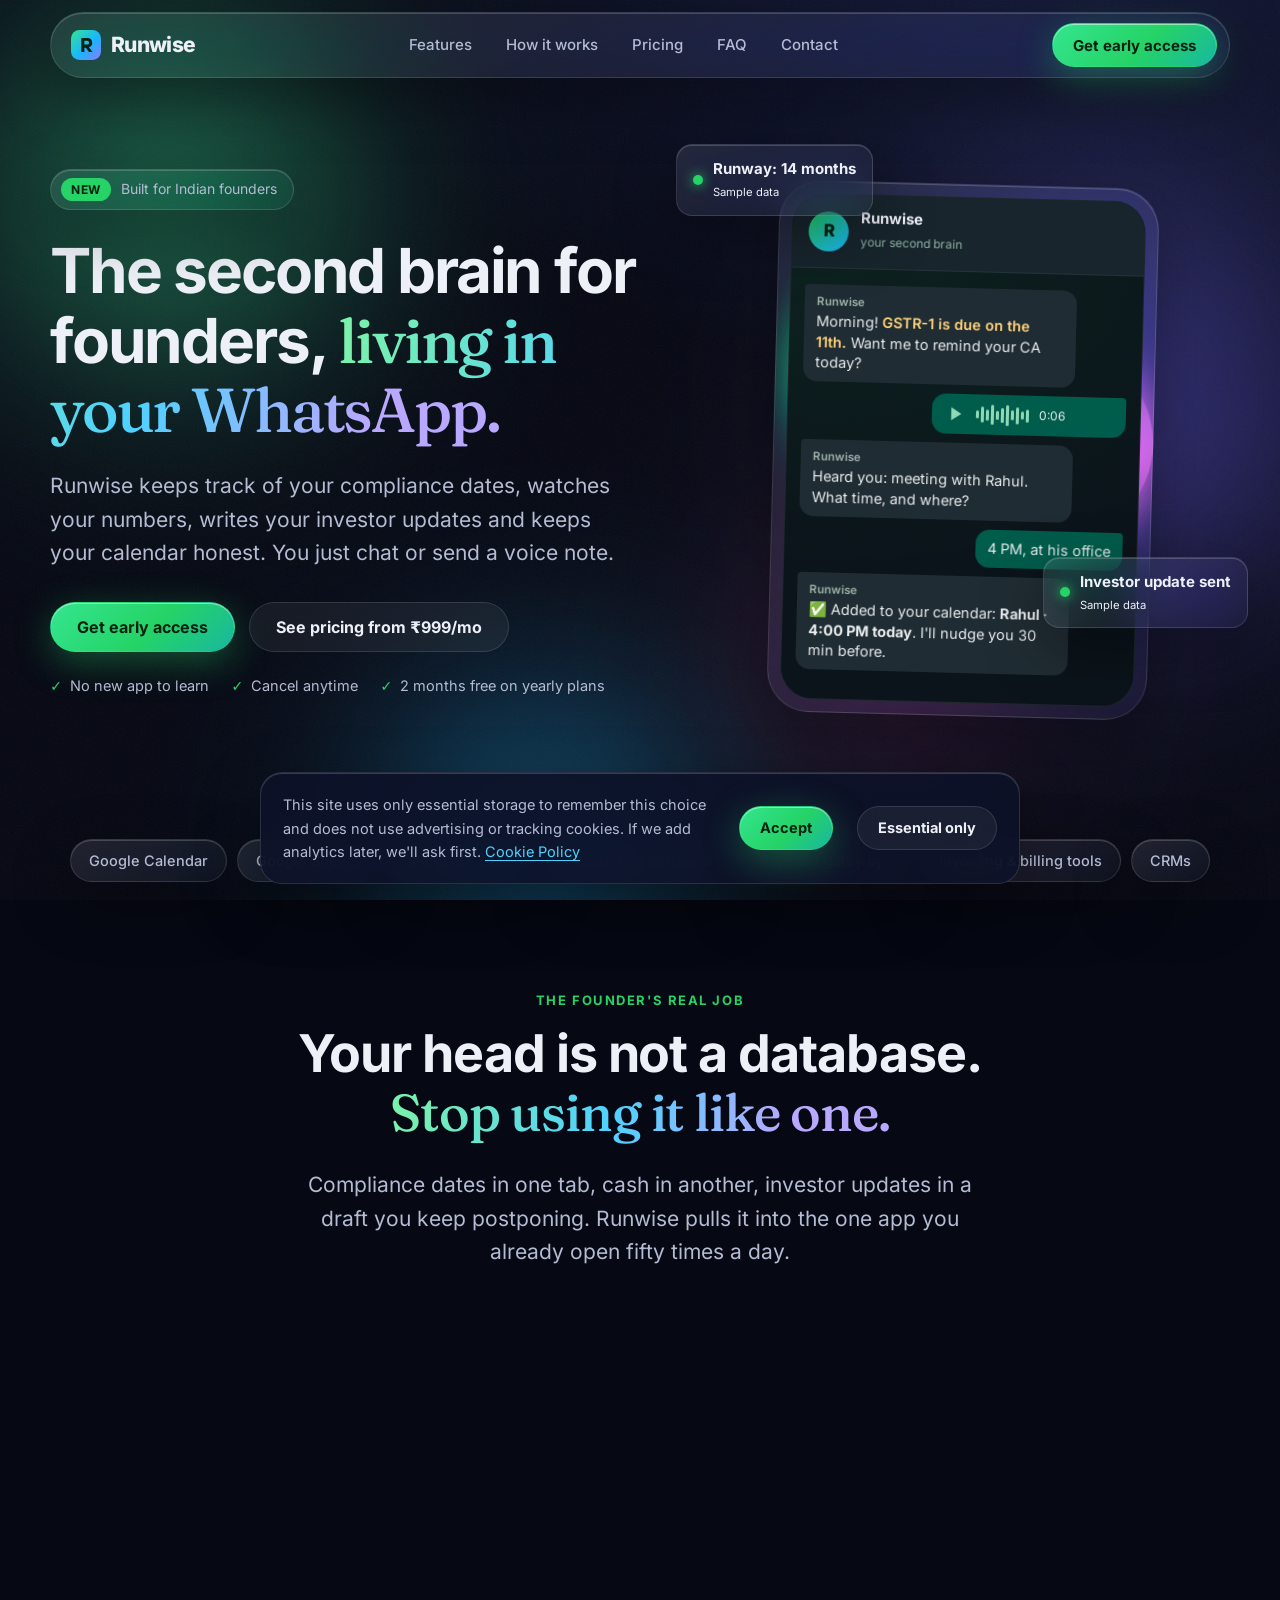
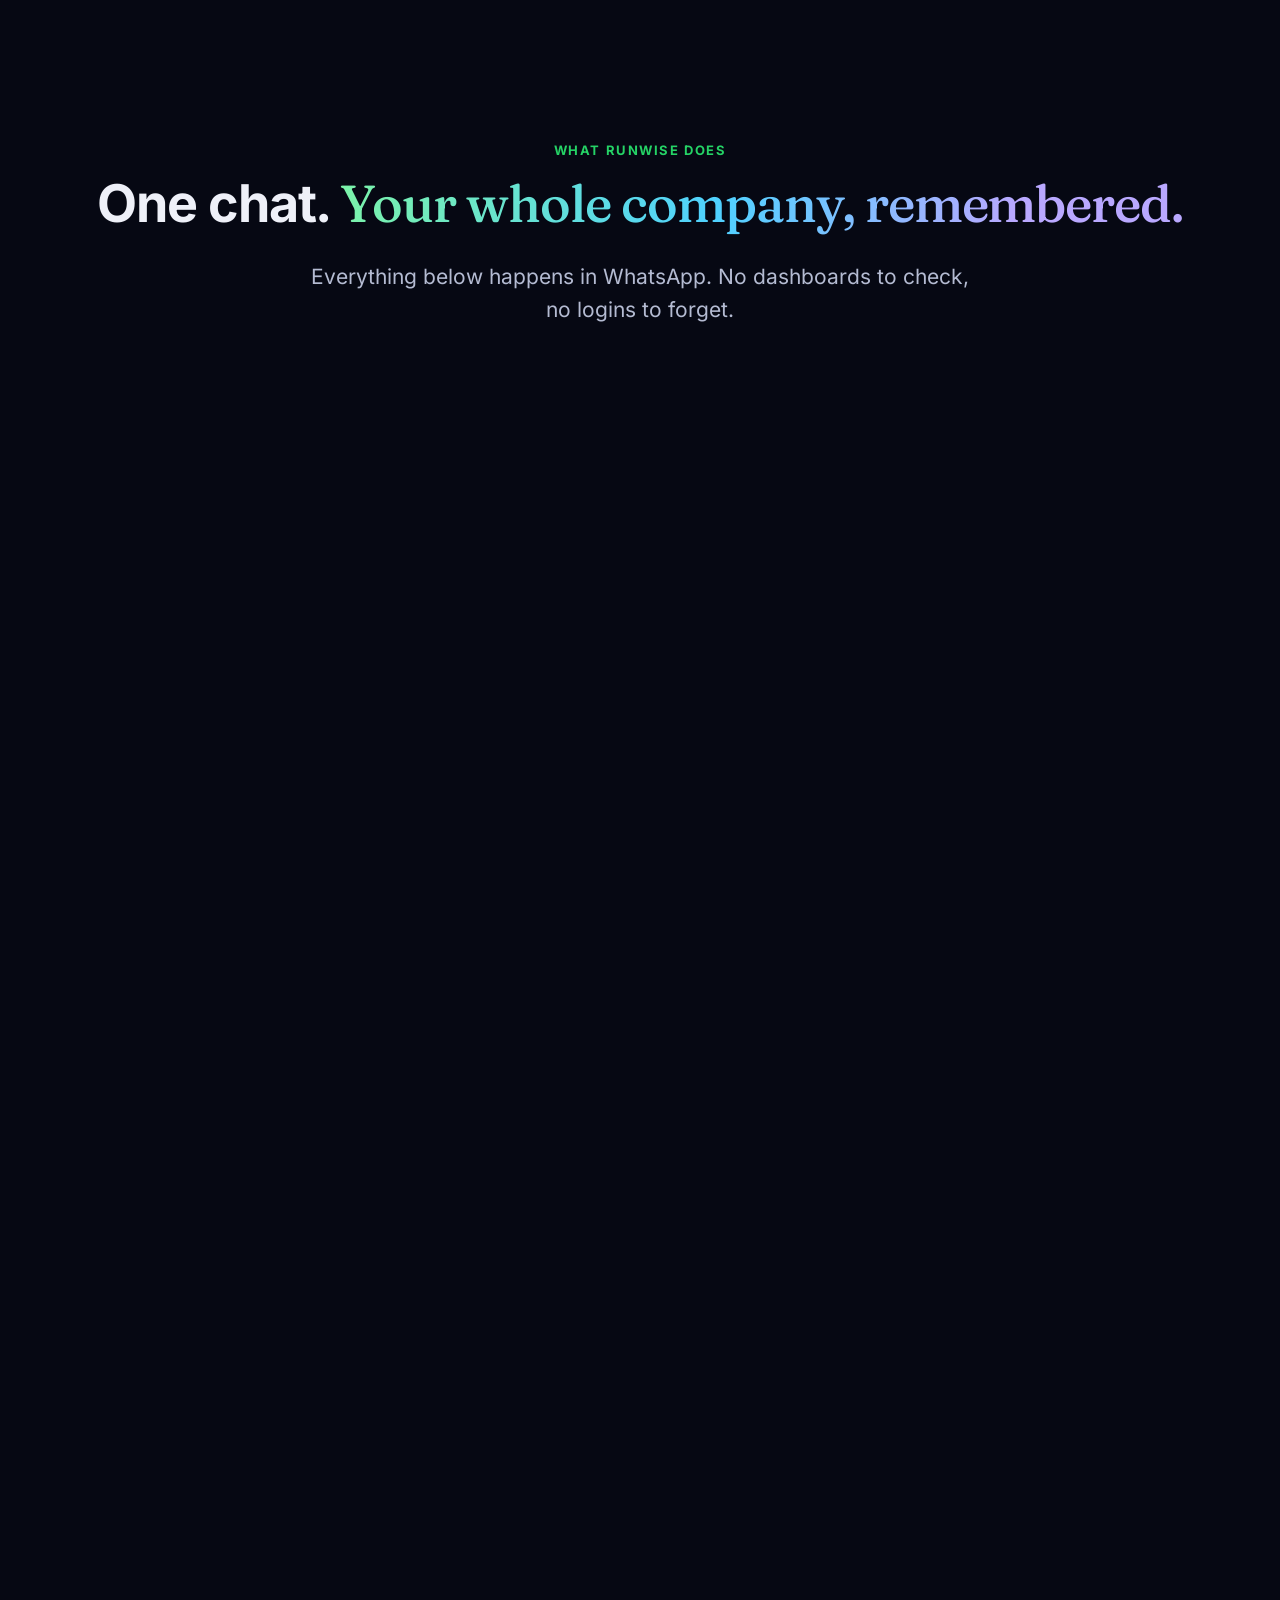
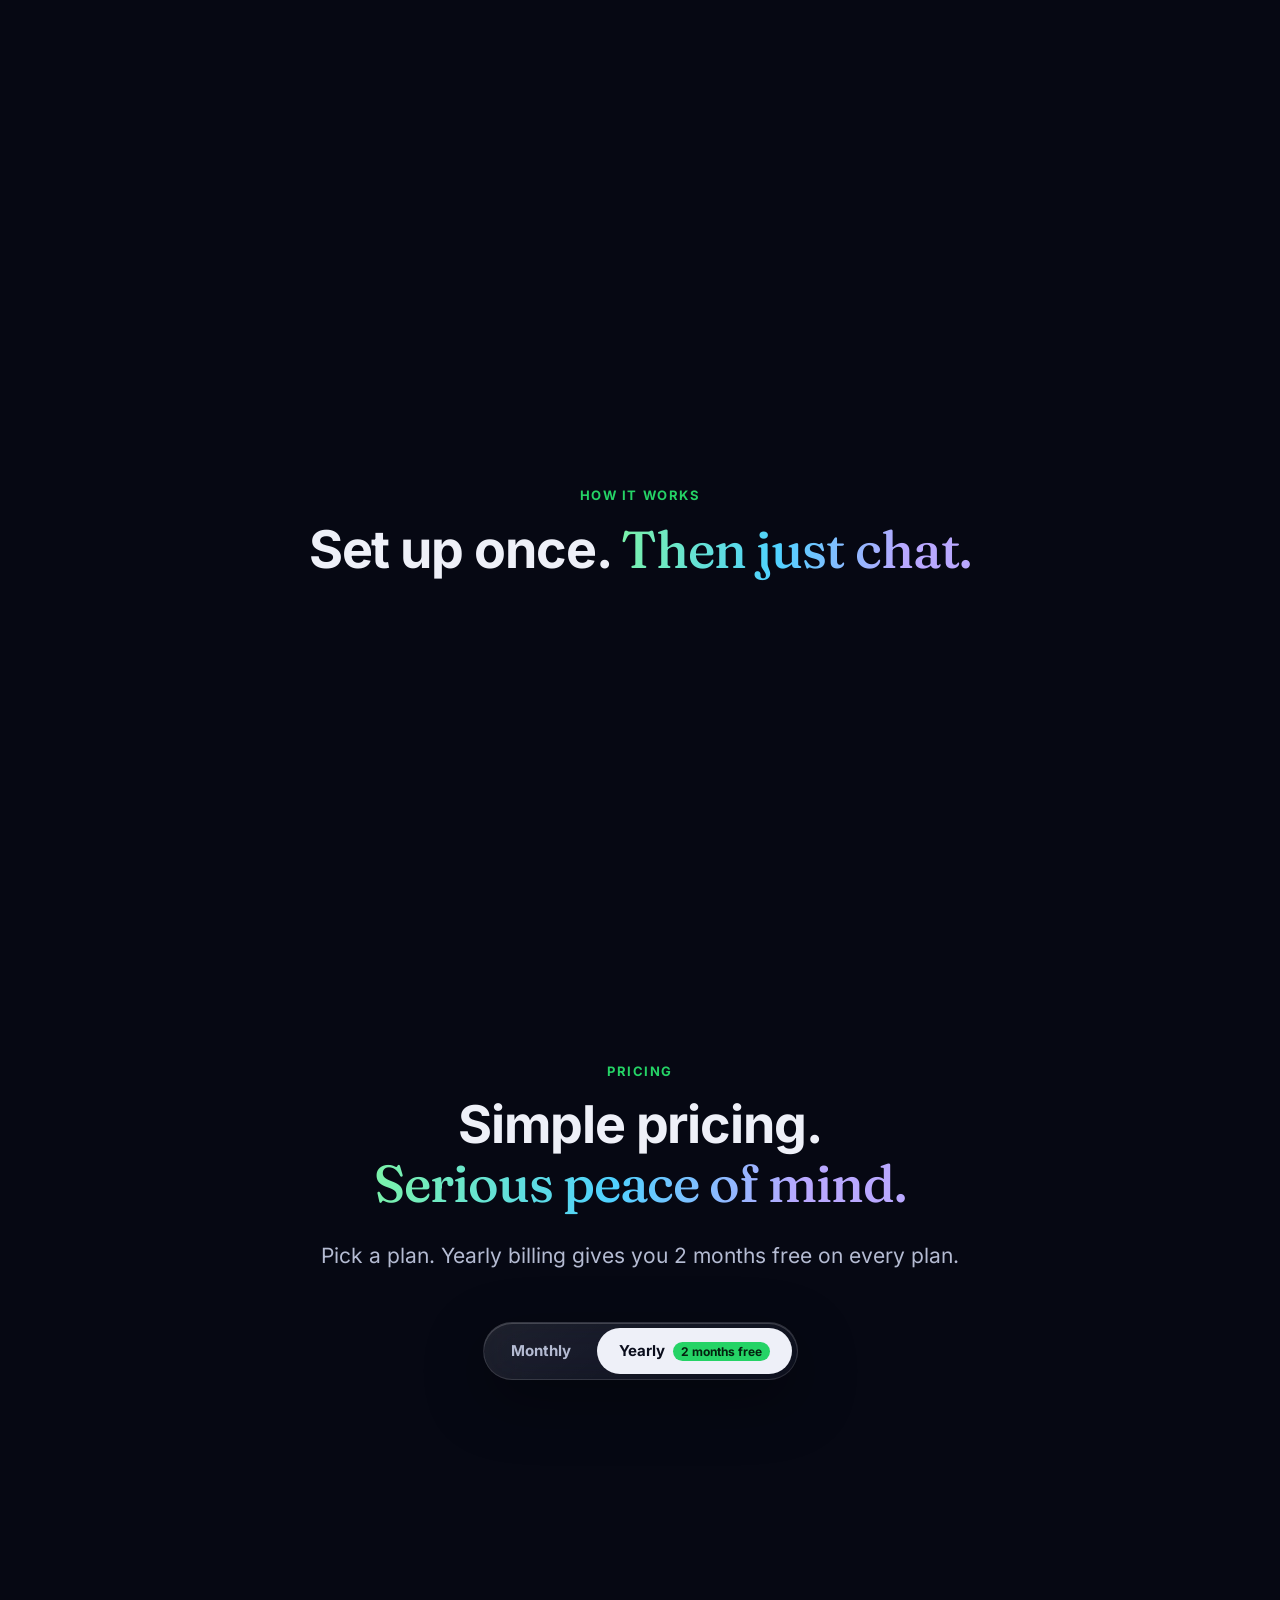
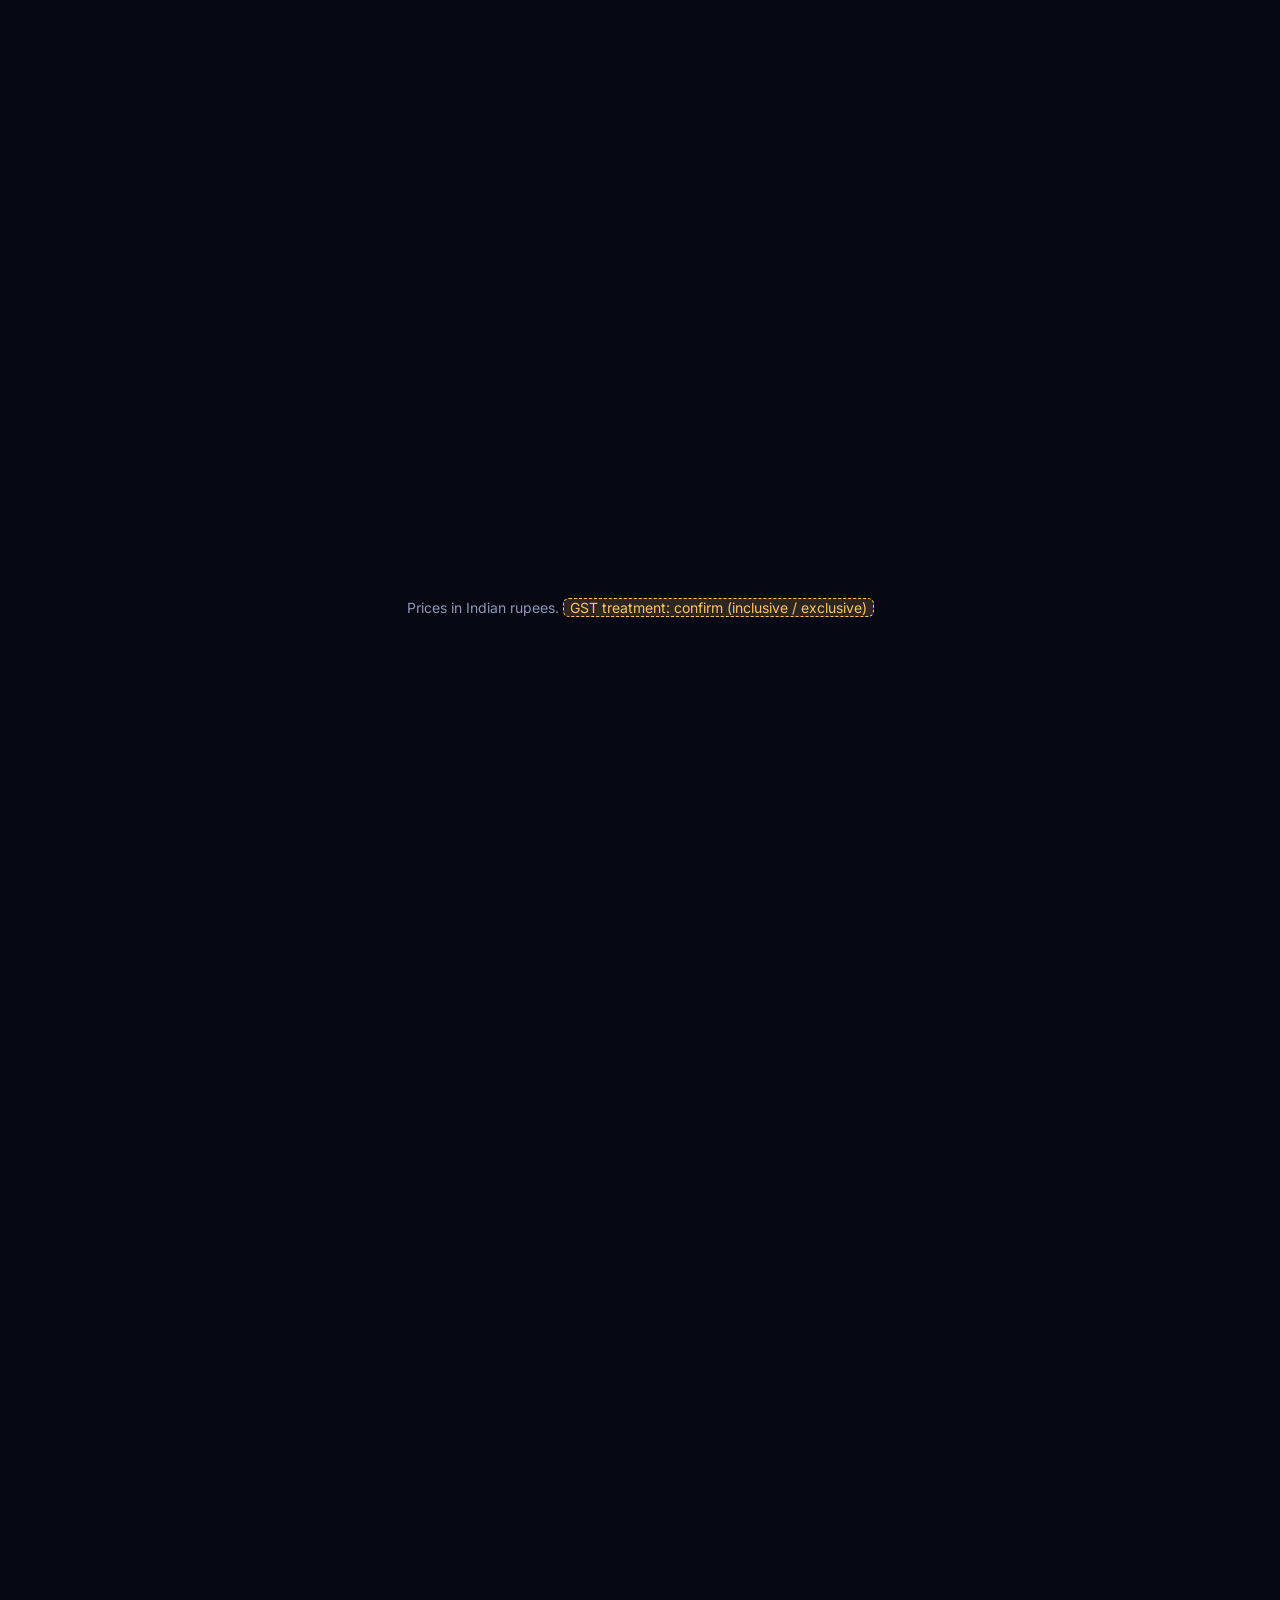
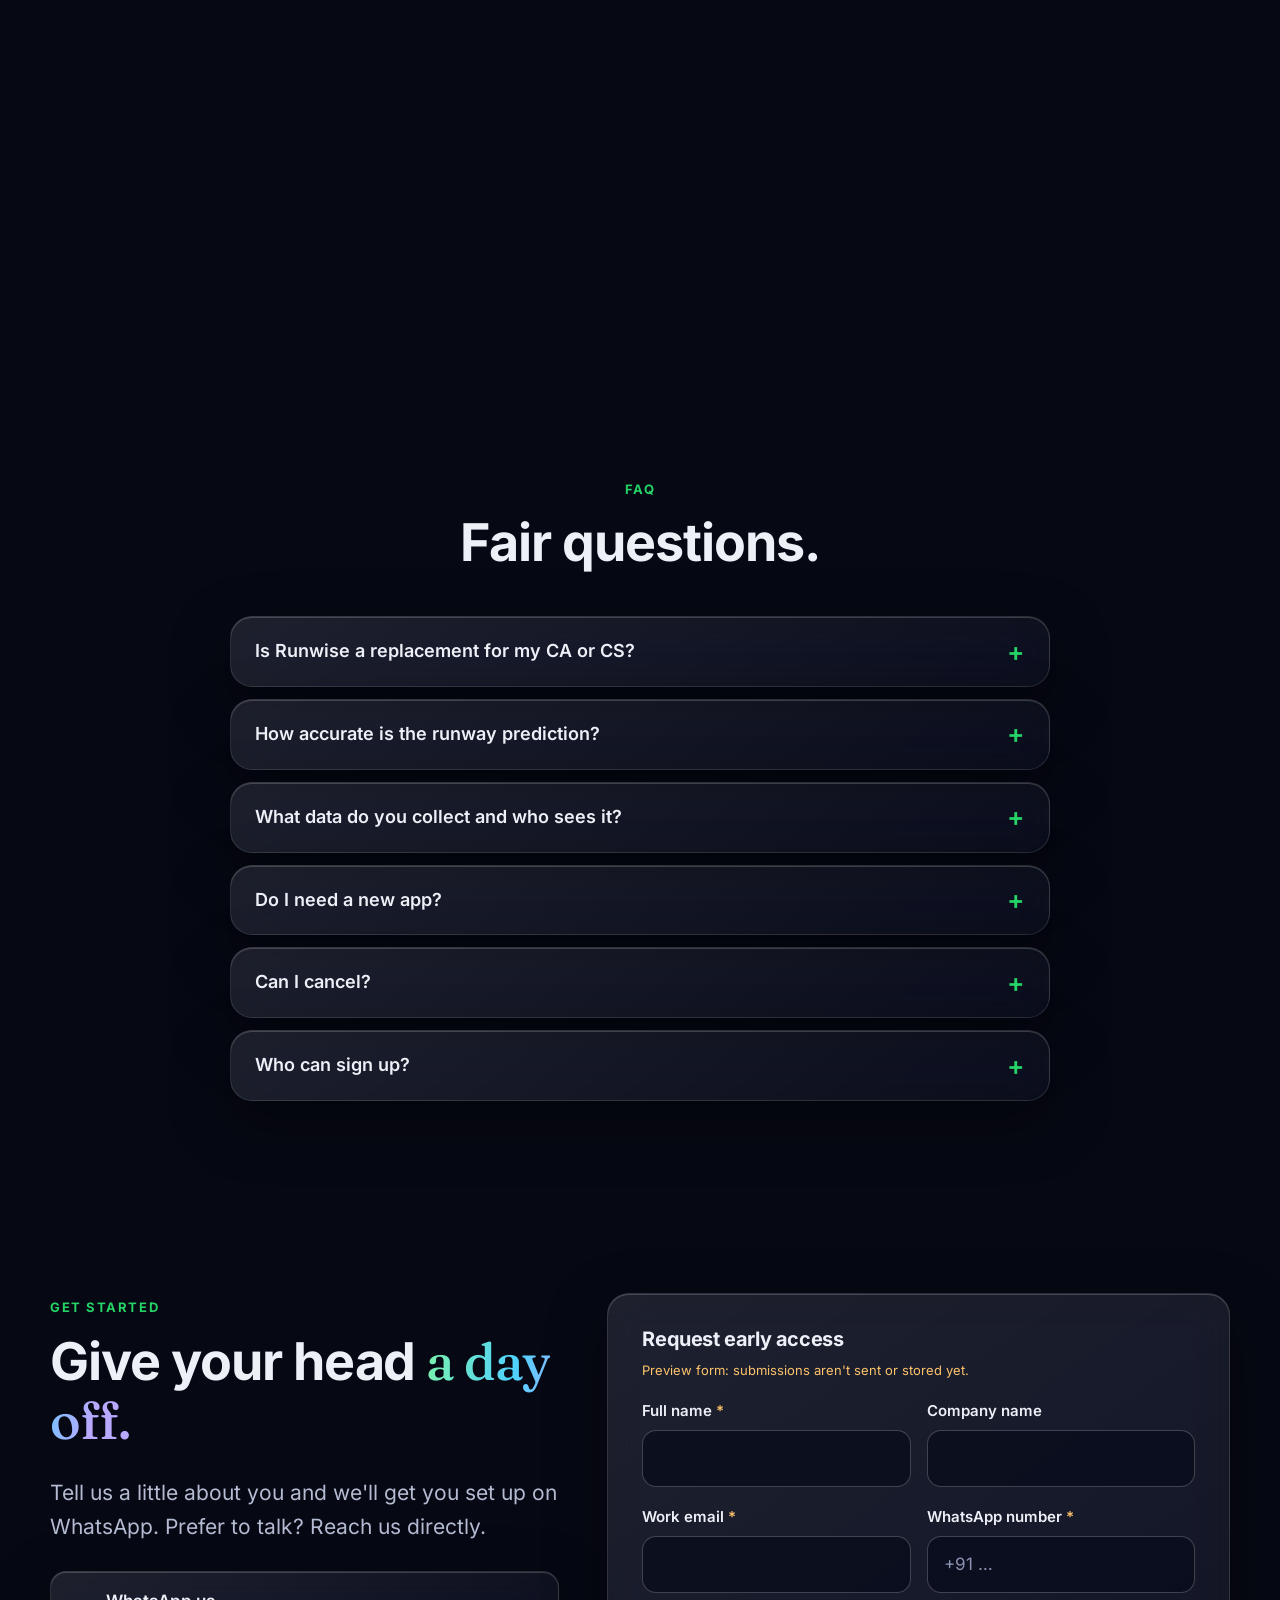
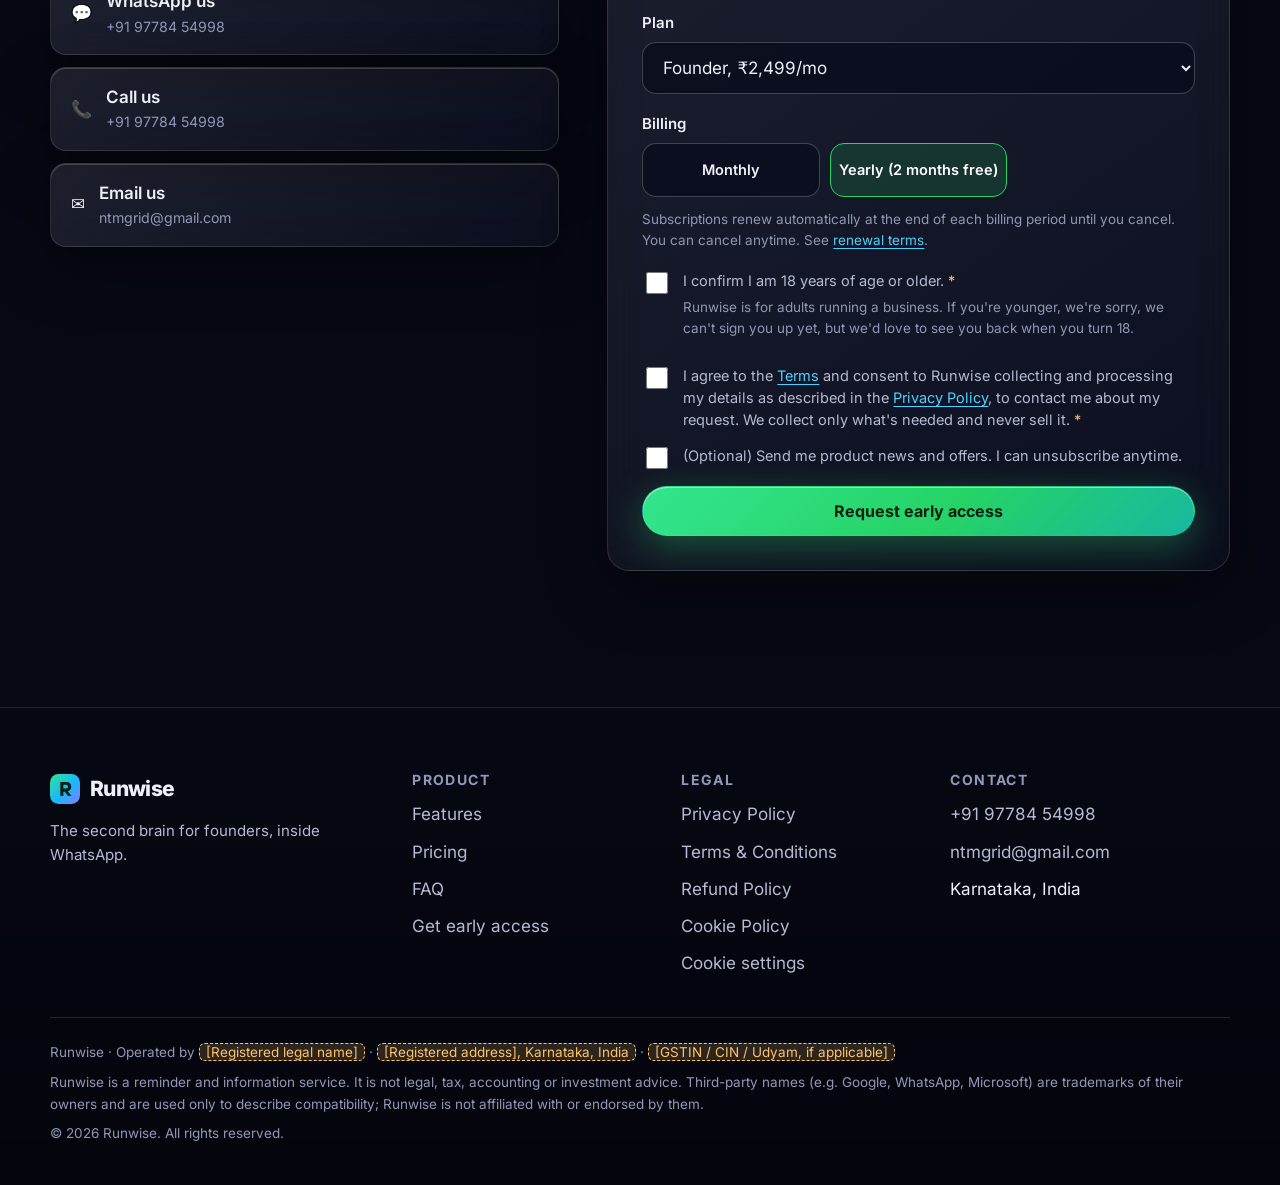
==== index.html @ e3dee787 "Consolidate site into a single self-contained index.html Inline CSS, JS, fonts and favicon; legal pa" ====
<!doctype html>
<html lang="en-IN" class="no-js">
<head>
<!-- Fonts: Inter (c) The Inter Project Authors; Fraunces (c) The Fraunces Project Authors. Both SIL Open Font License 1.1, https://openfontlicense.org -->
<meta charset="utf-8">
<meta name="viewport" content="width=device-width,initial-scale=1">
<title>Runwise — The second brain for founders, inside WhatsApp</title>
<meta name="description" content="Runwise lives in your WhatsApp: compliance reminders (GST, MCA), runway tracking, investor updates, calendar and tasks by voice, and market and competitor news. From ₹999/month.">
<meta http-equiv="Content-Security-Policy" content="default-src 'self'; script-src 'sha256-tqzoGdt1lBnCj1D2LDseGYGt3joPEKh46JEqwAV+fSI='; style-src 'sha256-Aa1Te/J/YTSeRDSRjOZjbSSClXjsfLlSvRJtNEooDMk='; img-src 'self' data:; font-src data:; connect-src 'self'; form-action 'self'; base-uri 'none'; object-src 'none'">
<meta name="referrer" content="strict-origin-when-cross-origin">
<meta name="theme-color" content="#060813">
<meta property="og:title" content="Runwise — The second brain for founders, inside WhatsApp">
<meta property="og:description" content="Compliance reminders, runway, investor updates, calendar and news. All in one WhatsApp chat.">
<meta property="og:type" content="website">
<link rel="icon" href="[data-uri]" type="image/svg+xml">
<style>/* Runwise — styles. Self-hosted fonts (SIL OFL). No external requests. */
@font-face{font-family:"Inter";font-style:normal;font-weight:100 900;font-display:swap;src:url([data-uri]) format("woff2-variations")}
@font-face{font-family:"Fraunces";font-style:normal;font-weight:100 900;font-display:swap;src:url([data-uri]) format("woff2-variations")}

:root{
  --bg:#060813;--bg2:#0b0f22;
  --text:#eef0f8;--muted:#b4bbd2;--faint:#8f98b6;
  --line:rgba(255,255,255,.12);--glass:rgba(255,255,255,.06);--glass2:rgba(255,255,255,.1);
  --green:#25d366;--green-d:#0b3d22;--violet:#8b7bff;--cyan:#4fd1ff;--pink:#ff7ad9;--amber:#ffc46b;
  --radius:22px;--maxw:1180px;
  --font:"Inter",system-ui,-apple-system,"Segoe UI",Roboto,"Helvetica Neue",Arial,sans-serif;
  --serif:"Fraunces",Georgia,"Times New Roman",serif;
  --mx:50%;--my:30%;
}
*,*::before,*::after{box-sizing:border-box}
html{scroll-behavior:smooth;-webkit-text-size-adjust:100%}
body{margin:0;background:var(--bg);color:var(--text);font-family:var(--font);font-size:17px;line-height:1.6;overflow-x:hidden;-webkit-font-smoothing:antialiased}
img,svg{max-width:100%;display:block}
a{color:var(--cyan);text-underline-offset:3px}
a:hover{color:#9be5ff}
h1,h2,h3,h4{line-height:1.12;margin:0 0 .5em;letter-spacing:-.02em}
p{margin:0 0 1em}
:focus-visible{outline:3px solid var(--amber);outline-offset:3px;border-radius:8px}
.skip{position:absolute;left:-999px;top:8px;background:var(--amber);color:#1a1200;padding:10px 16px;border-radius:10px;z-index:200;font-weight:700}
.skip:focus{left:8px}
.sr-only{position:absolute;width:1px;height:1px;overflow:hidden;clip:rect(0 0 0 0);white-space:nowrap}
.wrap{width:min(100% - 40px,var(--maxw));margin-inline:auto}
section{position:relative;padding:96px 0}
.eyebrow{display:inline-flex;gap:8px;align-items:center;font-size:13px;font-weight:700;letter-spacing:.12em;text-transform:uppercase;color:var(--green);margin-bottom:14px}
.serif{font-family:var(--serif);font-weight:500;font-style:normal}
h2{font-size:clamp(30px,4.4vw,52px)}
.lead{font-size:clamp(18px,2vw,21px);color:var(--muted);max-width:680px}
.center{text-align:center}.center .lead{margin-inline:auto}
.grad{background:linear-gradient(100deg,#7cf3a8 0%,#4fd1ff 45%,#b9a8ff 80%);-webkit-background-clip:text;background-clip:text;color:transparent}

/* ---------- Aurora background (fluid) ---------- */
.aurora{position:fixed;inset:0;z-index:-2;overflow:hidden;background:radial-gradient(1200px 800px at 80% -10%,#141a3d 0%,transparent 60%),var(--bg)}
.aurora i{position:absolute;border-radius:50%;filter:blur(90px);opacity:.55;will-change:transform;mix-blend-mode:screen}
.aurora i:nth-child(1){width:46vw;height:46vw;left:-10vw;top:-8vw;background:radial-gradient(circle,#2fe38a,transparent 65%);animation:drift1 22s ease-in-out infinite alternate}
.aurora i:nth-child(2){width:52vw;height:52vw;right:-14vw;top:8vh;background:radial-gradient(circle,#6a5cff,transparent 65%);animation:drift2 26s ease-in-out infinite alternate}
.aurora i:nth-child(3){width:40vw;height:40vw;left:22vw;bottom:-16vw;background:radial-gradient(circle,#18b6ff,transparent 65%);animation:drift3 30s ease-in-out infinite alternate}
.aurora i:nth-child(4){width:30vw;height:30vw;right:16vw;bottom:6vh;background:radial-gradient(circle,#ff4fd0,transparent 65%);opacity:.28;animation:drift1 34s ease-in-out infinite alternate-reverse}
.noise{position:fixed;inset:0;z-index:-1;pointer-events:none;opacity:.05;background-image:url("data:image/svg+xml;utf8,<svg xmlns='http://www.w3.org/2000/svg' width='160' height='160'><filter id='n'><feTurbulence type='fractalNoise' baseFrequency='.9' numOctaves='2'/></filter><rect width='100%' height='100%' filter='url(%23n)'/></svg>")}
@keyframes drift1{to{transform:translate3d(12vw,10vh,0) scale(1.15)}}
@keyframes drift2{to{transform:translate3d(-14vw,12vh,0) scale(.9)}}
@keyframes drift3{to{transform:translate3d(10vw,-12vh,0) scale(1.2)}}

/* ---------- Glass ---------- */
.glass{position:relative;background:linear-gradient(145deg,rgba(255,255,255,.1),rgba(255,255,255,.03));border:1px solid var(--line);border-radius:var(--radius);-webkit-backdrop-filter:blur(22px) saturate(160%);backdrop-filter:blur(22px) saturate(160%);box-shadow:0 20px 60px rgba(0,0,0,.35),inset 0 1px 0 rgba(255,255,255,.18)}
.glass.spot::after{content:"";position:absolute;inset:0;border-radius:inherit;pointer-events:none;background:radial-gradient(420px circle at var(--sx,50%) var(--sy,0%),rgba(255,255,255,.14),transparent 45%);opacity:0;transition:opacity .3s}
.glass.spot:hover::after{opacity:1}
@supports not ((backdrop-filter:blur(1px)) or (-webkit-backdrop-filter:blur(1px))){.glass{background:#141932}}

/* ---------- Buttons ---------- */
.btn{display:inline-flex;align-items:center;justify-content:center;gap:10px;font:inherit;font-weight:700;font-size:16px;line-height:1;padding:16px 26px;border-radius:999px;border:1px solid transparent;cursor:pointer;text-decoration:none;transition:transform .2s,box-shadow .2s,background .2s;min-height:48px}
.btn:hover{transform:translateY(-2px)}
.btn-primary{background:linear-gradient(135deg,#34e58f,#25d366 55%,#18b8a0);color:#04210f;box-shadow:0 10px 36px rgba(37,211,102,.35),inset 0 1px 0 rgba(255,255,255,.5)}
.btn-primary:hover{color:#04210f;box-shadow:0 14px 44px rgba(37,211,102,.5),inset 0 1px 0 rgba(255,255,255,.5)}
.btn-ghost{background:var(--glass);border-color:var(--line);color:var(--text);-webkit-backdrop-filter:blur(12px);backdrop-filter:blur(12px)}
.btn-ghost:hover{background:var(--glass2);color:var(--text)}
.btn-block{width:100%}
.btn[disabled]{opacity:.6;cursor:not-allowed;transform:none}

/* ---------- Header ---------- */
.header{position:sticky;top:12px;z-index:50;margin-top:12px}
.nav{display:flex;align-items:center;justify-content:space-between;gap:16px;padding:10px 12px 10px 20px;border-radius:999px}
.logo{display:flex;align-items:center;gap:10px;font-weight:800;font-size:21px;letter-spacing:-.03em;color:var(--text);text-decoration:none}
.logo svg{width:30px;height:30px}
.nav ul{display:flex;gap:6px;list-style:none;margin:0;padding:0}
.nav ul a{display:block;padding:10px 14px;border-radius:999px;color:var(--muted);text-decoration:none;font-size:15px;font-weight:500}
.nav ul a:hover{color:var(--text);background:var(--glass)}
.nav .btn{padding:12px 20px;min-height:44px;font-size:15px}
.menu-btn{display:none}

/* ---------- Hero ---------- */
.hero{padding:72px 0 56px}
.hero-grid{display:grid;grid-template-columns:1.05fr .95fr;gap:56px;align-items:center}
.badge{display:inline-flex;align-items:center;gap:10px;padding:8px 16px 8px 10px;border-radius:999px;font-size:14px;color:var(--muted);margin-bottom:26px}
.badge b{background:var(--green);color:#04210f;border-radius:999px;padding:2px 10px;font-size:12px;letter-spacing:.06em}
h1{font-size:clamp(38px,5vw,62px);letter-spacing:-.035em;margin-bottom:.4em}
.hero .lead{margin-bottom:32px}
.cta-row{display:flex;flex-wrap:wrap;gap:14px;margin-bottom:22px}
.micro{font-size:14px;color:var(--faint)}
.micro span{white-space:nowrap}
.ticks{display:flex;flex-wrap:wrap;gap:8px 22px;list-style:none;padding:0;margin:0;font-size:14.5px;color:var(--muted)}
.ticks li::before{content:"✓";color:var(--green);font-weight:800;margin-right:8px}

/* Phone / chat */
.phone-wrap{position:relative;display:grid;place-items:center;padding-top:34px}
.orb{position:absolute;width:420px;height:420px;filter:url(#goo);opacity:.9;z-index:-1}
.orb i{position:absolute;border-radius:50%;animation:blob 9s ease-in-out infinite alternate}
.orb i:nth-child(1){width:240px;height:240px;left:40px;top:30px;background:linear-gradient(135deg,#25d366,#18b6ff)}
.orb i:nth-child(2){width:200px;height:200px;right:20px;top:120px;background:linear-gradient(135deg,#8b7bff,#ff7ad9);animation-delay:-3s}
.orb i:nth-child(3){width:170px;height:170px;left:110px;bottom:10px;background:linear-gradient(135deg,#18b6ff,#25d366);animation-delay:-6s}
@keyframes blob{to{transform:translate(40px,-30px) scale(1.18)}}
.phone{width:min(100%,380px);border-radius:42px;padding:12px;transform:rotate(1.5deg)}
.screen{border-radius:32px;background:#0b141a;overflow:hidden;border:1px solid rgba(255,255,255,.08)}
.chat-head{display:flex;align-items:center;gap:12px;padding:14px 16px;background:#18252d;border-bottom:1px solid rgba(255,255,255,.06)}
.avatar{width:40px;height:40px;border-radius:50%;background:linear-gradient(135deg,#25d366,#18b6ff);display:grid;place-items:center;color:#04210f;font-weight:800}
.chat-head strong{display:block;font-size:15px;line-height:1.2}
.chat-head small{color:#8fb3a2;font-size:12px}
.chat{padding:16px 14px 20px;display:flex;flex-direction:column;gap:9px;background:radial-gradient(500px 300px at 10% 0,rgba(37,211,102,.07),transparent),#0b141a;min-height:430px}
.msg{max-width:84%;padding:9px 12px;border-radius:14px;font-size:14.5px;line-height:1.4;color:#e9edef;opacity:0;transform:translateY(8px);animation:pop .5s forwards}
.msg.in{background:#202c33;border-top-left-radius:4px;align-self:flex-start}
.msg.out{background:#005c4b;border-top-right-radius:4px;align-self:flex-end}
.msg em{display:block;font-style:normal;font-size:11.5px;color:#9db4aa;margin-bottom:2px;font-weight:600}
.msg .alert{color:#ffd37a;font-weight:600}
.voice{display:flex;align-items:center;gap:10px;min-width:170px}
.voice svg{width:22px;height:22px;flex:none}
.wave{display:flex;gap:2px;align-items:center;height:22px}
.wave i{width:3px;border-radius:2px;background:#8fd8b5;height:var(--h)}
.msg:nth-child(2){animation-delay:.6s}.msg:nth-child(3){animation-delay:1.6s}.msg:nth-child(4){animation-delay:2.6s}.msg:nth-child(5){animation-delay:3.7s}.msg:nth-child(6){animation-delay:4.8s}
@keyframes pop{to{opacity:1;transform:none}}
.float-card{position:absolute;padding:12px 16px;border-radius:16px;font-size:13.5px;display:flex;gap:10px;align-items:center;animation:bob 6s ease-in-out infinite}
.float-card b{display:block;font-size:15px}
.fc1{left:-20px;top:-6px}.fc2{right:-18px;bottom:76px;animation-delay:-3s}
.dot{width:10px;height:10px;border-radius:50%;background:var(--green);box-shadow:0 0 12px var(--green)}
@keyframes bob{50%{transform:translateY(-12px)}}

/* ---------- Strip ---------- */
.strip{padding:28px 0 8px}
.strip p{text-align:center;color:var(--faint);font-size:14px;margin-bottom:16px}
.chips{display:flex;flex-wrap:wrap;justify-content:center;gap:10px}
.chip{padding:9px 18px;border-radius:999px;font-size:14.5px;color:var(--muted);font-weight:500}

/* ---------- Problem ---------- */
.problem-grid{display:grid;grid-template-columns:repeat(3,1fr);gap:20px;margin-top:44px}
.pcard{padding:28px}
.pcard h3{font-size:20px}.pcard p{color:var(--muted);margin:0}
.pcard .ico{font-size:28px;margin-bottom:14px}

/* ---------- Bento ---------- */
.bento{display:grid;grid-template-columns:repeat(6,1fr);gap:18px;margin-top:48px}
.card{padding:28px;overflow:hidden}
.card h3{font-size:22px}.card p{color:var(--muted);margin:0 0 14px}
.card .ico{width:48px;height:48px;border-radius:14px;display:grid;place-items:center;font-size:22px;margin-bottom:18px;background:linear-gradient(135deg,rgba(37,211,102,.28),rgba(79,209,255,.18));border:1px solid var(--line)}
.c2{grid-column:span 2}.c3{grid-column:span 3}.c4{grid-column:span 4}
.tag{display:inline-block;font-size:12px;font-weight:700;letter-spacing:.04em;padding:4px 10px;border-radius:999px;background:rgba(255,255,255,.08);border:1px solid var(--line);color:var(--muted);margin:0 6px 6px 0}
.tag.g{color:#7cf3a8;border-color:rgba(37,211,102,.4)}
.mini-list{list-style:none;margin:0;padding:0;display:grid;gap:8px;font-size:15px}
.mini-list li{display:flex;justify-content:space-between;gap:12px;padding:10px 14px;border-radius:12px;background:rgba(255,255,255,.05);border:1px solid rgba(255,255,255,.07)}
.mini-list span:last-child{color:var(--amber);font-weight:600;white-space:nowrap}
.runway{display:flex;align-items:flex-end;gap:14px;margin-top:6px}
.runway .num{font-family:var(--serif);font-size:56px;line-height:1;font-weight:500}
.runway small{color:var(--faint)}
.bars{display:flex;gap:6px;align-items:flex-end;height:64px;margin-top:14px}
.bars i{flex:1;border-radius:6px 6px 2px 2px;background:linear-gradient(180deg,var(--cyan),rgba(79,209,255,.15));height:var(--h)}

/* ---------- Steps ---------- */
.steps{display:grid;grid-template-columns:repeat(3,1fr);gap:20px;margin-top:48px;counter-reset:s}
.step{padding:30px;counter-increment:s}
.step::before{content:counter(s);display:grid;place-items:center;width:44px;height:44px;border-radius:50%;background:var(--green);color:#04210f;font-weight:800;margin-bottom:18px}
.step p{color:var(--muted);margin:0}

/* ---------- Pricing ---------- */
.toggle{display:inline-flex;padding:5px;border-radius:999px;margin:28px auto 0;gap:4px}
.toggle button{font:inherit;font-weight:700;font-size:15px;border:0;background:transparent;color:var(--muted);padding:11px 22px;border-radius:999px;cursor:pointer;min-height:44px}
.toggle button[aria-pressed="true"]{background:var(--text);color:#0a0d1c}
.toggle .save{font-size:12px;background:var(--green);color:#04210f;border-radius:999px;padding:2px 8px;margin-left:8px}
.plans{display:grid;grid-template-columns:repeat(3,1fr);gap:20px;margin-top:44px;align-items:stretch}
.plan{padding:34px 30px;display:flex;flex-direction:column}
.plan.pop{border-color:rgba(37,211,102,.6);box-shadow:0 0 0 1px rgba(37,211,102,.4),0 30px 90px rgba(37,211,102,.18),inset 0 1px 0 rgba(255,255,255,.2);transform:translateY(-10px)}
.ribbon{position:absolute;top:-14px;left:50%;transform:translateX(-50%);background:linear-gradient(135deg,#34e58f,#18b8a0);color:#04210f;font-size:12px;font-weight:800;letter-spacing:.08em;text-transform:uppercase;padding:6px 16px;border-radius:999px;white-space:nowrap}
.plan h3{font-size:24px;margin-bottom:6px}
.plan .for{color:var(--muted);font-size:15px;min-height:46px}
.price{display:flex;align-items:baseline;gap:6px;margin:14px 0 2px}
.price .amt{font-family:var(--serif);font-size:56px;font-weight:500;line-height:1;letter-spacing:-.03em}
.price .per{color:var(--muted)}
.billed{font-size:14px;color:var(--faint);min-height:44px;margin-bottom:18px}
.billed b{color:var(--green)}
.feat{list-style:none;padding:0;margin:0 0 26px;display:grid;gap:11px;font-size:15.5px;flex:1}
.feat li{display:flex;gap:11px}
.feat li::before{content:"✓";flex:none;width:22px;height:22px;border-radius:50%;background:rgba(37,211,102,.18);color:var(--green);display:grid;place-items:center;font-size:12px;font-weight:800;margin-top:2px}
.feat li.no{color:var(--faint)}
.feat li.no::before{content:"–";background:rgba(255,255,255,.08);color:var(--faint)}
.renew{font-size:13px;color:var(--faint);margin:12px 0 0;text-align:center;line-height:1.45}
.gst-note{text-align:center;color:var(--faint);font-size:14px;margin-top:22px}
.table-wrap{margin-top:56px;overflow-x:auto;padding:6px}
table{width:100%;border-collapse:collapse;min-width:680px;font-size:15.5px}
caption{text-align:left;padding:18px 18px 8px;font-weight:700;font-size:18px}
th,td{padding:14px 18px;text-align:center;border-bottom:1px solid var(--line)}
th:first-child,td:first-child{text-align:left}
thead th{color:var(--text);font-weight:700}
tbody th{font-weight:500;color:var(--muted)}
tr:last-child td,tr:last-child th{border-bottom:0}
.yes{color:var(--green);font-weight:800}.dash{color:var(--faint)}

/* ---------- Offer & FAQ ---------- */
.offer{padding:48px;display:grid;grid-template-columns:1.2fr .8fr;gap:40px;align-items:center;background:linear-gradient(135deg,rgba(37,211,102,.16),rgba(139,123,255,.14))}
.offer h2{margin-bottom:.3em}
.offer ul{list-style:none;margin:0 0 0;padding:0;display:grid;gap:12px}
.offer li{display:flex;gap:12px}.offer li::before{content:"✦";color:var(--amber)}
.faq{max-width:820px;margin:44px auto 0;display:grid;gap:12px}
details{border-radius:18px;padding:0}
summary{cursor:pointer;list-style:none;padding:20px 24px;font-weight:600;font-size:18px;display:flex;justify-content:space-between;gap:16px;align-items:center;min-height:48px}
summary::-webkit-details-marker{display:none}
summary::after{content:"+";font-size:26px;color:var(--green);transition:transform .25s;line-height:1}
details[open] summary::after{transform:rotate(45deg)}
details p{padding:0 24px 22px;margin:0;color:var(--muted)}

/* ---------- Signup ---------- */
.signup-grid{display:grid;grid-template-columns:.9fr 1.1fr;gap:48px;align-items:start}
.contact-list{list-style:none;margin:28px 0 0;padding:0;display:grid;gap:12px}
.contact-list a{display:flex;gap:14px;align-items:center;padding:16px 20px;border-radius:16px;color:var(--text);text-decoration:none;font-weight:600}
.contact-list small{display:block;color:var(--faint);font-weight:400}
form.glass{padding:34px}
.field{margin-bottom:18px}
label,legend{display:block;font-weight:600;font-size:15px;margin-bottom:7px;padding:0}
.req{color:var(--amber)}
input[type=text],input[type=email],input[type=tel],select,textarea{width:100%;font:inherit;color:var(--text);background:rgba(8,11,26,.7);border:1px solid rgba(255,255,255,.22);border-radius:14px;padding:14px 16px;min-height:50px}
input::placeholder,textarea::placeholder{color:#8a93b0}
input:focus,select:focus,textarea:focus{outline:3px solid var(--amber);outline-offset:1px;border-color:transparent}
select option{background:#0b0f22}
.row2{display:grid;grid-template-columns:1fr 1fr;gap:16px}
.hint{font-size:13.5px;color:var(--faint);margin-top:6px}
.check{display:flex;gap:12px;align-items:flex-start;margin-bottom:14px;font-size:14.5px;color:var(--muted);line-height:1.5}
.check input{flex:none;width:22px;height:22px;margin-top:2px;accent-color:#25d366}
.check label{font-weight:400;font-size:14.5px;margin:0;color:var(--muted)}
fieldset{border:0;padding:0;margin:0 0 18px}
.seg{display:grid;grid-template-columns:repeat(3,1fr);gap:10px}
.seg input{position:absolute;opacity:0;pointer-events:none}
.seg label{display:block;text-align:center;padding:14px 8px;border-radius:14px;border:1px solid rgba(255,255,255,.22);cursor:pointer;font-weight:600;font-size:14.5px;margin:0;background:rgba(8,11,26,.7)}
.seg input:checked+label{border-color:var(--green);background:rgba(37,211,102,.16);color:#fff}
.seg input:focus-visible+label{outline:3px solid var(--amber);outline-offset:2px}
.err{color:#ff9aa8;font-size:14px;margin-top:6px;display:none}
.invalid+.err,.field.invalid .err,.check.invalid .err{display:block}
.invalid input,.invalid select,input.invalid{border-color:#ff6b81}
.form-msg{margin-top:16px;padding:16px 18px;border-radius:14px;display:none;font-size:15.5px}
.form-msg.show{display:block}
.form-msg.ok{background:rgba(37,211,102,.14);border:1px solid rgba(37,211,102,.5)}
.form-msg.bad{background:rgba(255,107,129,.12);border:1px solid rgba(255,107,129,.5)}
.hp{position:absolute;left:-9999px;height:0;overflow:hidden}
.demo-note{font-size:13px;color:var(--amber);margin-bottom:18px}

/* ---------- Footer ---------- */
footer{padding:64px 0 40px;border-top:1px solid var(--line);margin-top:40px;background:linear-gradient(180deg,transparent,rgba(0,0,0,.35))}
.foot-grid{display:grid;grid-template-columns:1.4fr 1fr 1fr 1.2fr;gap:36px}
footer h4{font-size:14px;letter-spacing:.1em;text-transform:uppercase;color:var(--faint);margin-bottom:14px}
footer ul{list-style:none;margin:0;padding:0;display:grid;gap:10px}
footer a{color:var(--muted);text-decoration:none}footer a:hover{color:var(--text);text-decoration:underline}
footer p{color:var(--muted);font-size:15px}
.legal-line{margin-top:40px;padding-top:24px;border-top:1px solid var(--line);font-size:13.5px;color:var(--faint);display:grid;gap:8px}
.ph{background:rgba(255,196,107,.16);border:1px dashed var(--amber);color:var(--amber);border-radius:6px;padding:0 6px}

/* ---------- Cookie notice ---------- */
.cookie{position:fixed;left:16px;right:16px;bottom:16px;max-width:760px;margin-inline:auto;z-index:100;padding:20px 22px;display:none;gap:16px 24px;align-items:center;flex-wrap:wrap;background:rgba(14,18,40,.92)}
.cookie.show{display:flex}
.cookie p{margin:0;flex:1 1 320px;font-size:14.5px;color:var(--muted)}
.cookie .btn{padding:12px 20px;min-height:44px;font-size:14.5px}

/* ---------- Legal pages ---------- */
.doc{padding:56px 0 40px}
.doc .glass{padding:clamp(24px,5vw,56px);max-width:860px;margin-inline:auto}
.doc h1{font-size:clamp(34px,5vw,52px)}
.doc h2{font-size:24px;margin-top:2em;letter-spacing:-.01em}
.doc h3{font-size:18px;margin-top:1.4em}
.doc p,.doc li{color:var(--muted)}
.doc li{margin-bottom:.4em}
.doc .meta{color:var(--faint);font-size:14px}
.doc .callout{padding:16px 20px;border-radius:14px;background:rgba(255,196,107,.1);border:1px solid rgba(255,196,107,.4);color:var(--text);margin:20px 0}
.doc table{min-width:0;font-size:15px}
.doc th,.doc td{text-align:left;vertical-align:top}
.doc td{color:var(--muted)}

/* ---------- Reveal ---------- */
.rv{opacity:0;transform:translateY(26px);transition:opacity .8s cubic-bezier(.2,.7,.2,1),transform .8s cubic-bezier(.2,.7,.2,1)}
.rv.in{opacity:1;transform:none}
.no-js .rv{opacity:1;transform:none}

/* ---------- Responsive ---------- */
@media (max-width:980px){
  .hero-grid,.signup-grid,.offer{grid-template-columns:1fr}
  .hero{padding-top:40px}
  .phone-wrap{margin-top:20px}
  .plans{grid-template-columns:1fr;max-width:520px;margin-inline:auto}
  .plan.pop{transform:none}
  .problem-grid,.steps{grid-template-columns:1fr}
  .bento{grid-template-columns:1fr 1fr}
  .c2,.c3,.c4{grid-column:span 2}
  .foot-grid{grid-template-columns:1fr 1fr}
  .fc1{left:-6px}.fc2{right:-6px}
}
@media (max-width:760px){
  section{padding:68px 0}
  .nav ul{display:none;position:absolute;top:calc(100% + 10px);left:0;right:0;flex-direction:column;padding:12px;border-radius:22px;background:rgba(14,18,40,.96);border:1px solid var(--line)}
  .nav ul.open{display:flex}
  .menu-btn{display:inline-flex}
  .nav>.btn-primary{display:none}
  .nav{position:relative}
  .row2{grid-template-columns:1fr}
  .bento{grid-template-columns:1fr}
  .c2,.c3,.c4{grid-column:auto}
  .foot-grid{grid-template-columns:1fr}
  .offer{padding:28px}
  .seg{grid-template-columns:1fr}
  .float-card{display:none}
  form.glass{padding:22px}
}

/* ---------- Motion preferences ---------- */
@media (prefers-reduced-motion:reduce){
  *,*::before,*::after{animation:none!important;transition:none!important;scroll-behavior:auto!important}
  .msg,.rv{opacity:1;transform:none}
}
@media (forced-colors:active){.glass,.btn,input,select{border:1px solid CanvasText}}

.mt{margin-top:14px}
.renew-hint{margin:-6px 0 18px}
.hero{overflow-x:clip}

/* single-file legal views */
.legal{display:none;padding:56px 0 40px}
.legal:target{display:block}
body:has(.legal:target) .home{display:none}
.legal .glass{padding:clamp(24px,5vw,56px);max-width:860px;margin-inline:auto}
.legal h1{font-size:clamp(34px,5vw,52px)}
.legal h2{font-size:24px;margin-top:2em;letter-spacing:-.01em}
.legal p,.legal li{color:var(--muted)}.legal li{margin-bottom:.4em}
.legal .meta{color:var(--faint);font-size:14px}
.legal .callout{padding:16px 20px;border-radius:14px;background:rgba(255,196,107,.1);border:1px solid rgba(255,196,107,.4);color:var(--text);margin:20px 0}
.legal table{min-width:0;font-size:15px}.legal th,.legal td{text-align:left;vertical-align:top}.legal td{color:var(--muted)}
.back{display:inline-block;margin-bottom:20px}
</style>
</head>
<body>
<a class="skip" href="#main">Skip to main content</a>
<div class="aurora" aria-hidden="true"><i></i><i></i><i></i><i></i></div>
<div class="noise" aria-hidden="true"></div>

<!--HEADER-->
<header class="header">
  <div class="wrap">
    <nav class="nav glass" aria-label="Main">
      <a class="logo" href="#" aria-label="Runwise home">
        <img src="[data-uri]" width="30" height="30" alt="">Runwise
      </a>
      <button class="btn btn-ghost menu-btn" id="menu-btn" aria-expanded="false" aria-controls="nav-links">Menu</button>
      <ul id="nav-links">
        <li><a href="#features">Features</a></li>
        <li><a href="#how">How it works</a></li>
        <li><a href="#pricing">Pricing</a></li>
        <li><a href="#faq">FAQ</a></li>
        <li><a href="#contact">Contact</a></li>
      </ul>
      <a class="btn btn-primary" href="#signup">Get early access</a>
    </nav>
  </div>
</header>
<!--/HEADER-->

<div class="home"><main id="main">

<!-- HERO -->
<section class="hero" aria-labelledby="h1">
  <div class="wrap hero-grid">
    <div>
      <p class="badge glass"><b>NEW</b> Built for Indian founders</p>
      <h1 id="h1">The second brain for founders, <span class="grad serif">living in your WhatsApp.</span></h1>
      <p class="lead">Runwise keeps track of your compliance dates, watches your numbers, writes your investor updates and keeps your calendar honest. You just chat or send a voice note.</p>
      <div class="cta-row">
        <a class="btn btn-primary" href="#signup">Get early access</a>
        <a class="btn btn-ghost" href="#pricing">See pricing from ₹999/mo</a>
      </div>
      <ul class="ticks" aria-label="Highlights">
        <li>No new app to learn</li>
        <li>Cancel anytime</li>
        <li>2 months free on yearly plans</li>
      </ul>
    </div>

    <div class="phone-wrap">
      <svg class="orb" viewBox="0 0 420 420" aria-hidden="true" focusable="false"><defs><filter id="goo"><feGaussianBlur in="SourceGraphic" stdDeviation="14" result="b"/><feColorMatrix in="b" mode="matrix" values="1 0 0 0 0  0 1 0 0 0  0 0 1 0 0  0 0 0 20 -9"/></filter></defs></svg>
      <div class="orb" aria-hidden="true"><i></i><i></i><i></i></div>
      <div class="phone glass" role="img" aria-label="Illustrative WhatsApp conversation: Runwise reminds the founder about the GSTR-1 due date, the founder sends a voice note about meeting Rahul, Runwise asks the time, and then adds the event to Google Calendar.">
        <div class="screen" aria-hidden="true">
          <div class="chat-head"><div class="avatar">R</div><div><strong>Runwise</strong><small>your second brain</small></div></div>
          <div class="chat">
            <div class="msg in"><em>Runwise</em>Morning! <span class="alert">GSTR-1 is due on the 11th.</span> Want me to remind your CA today?</div>
            <div class="msg out"><div class="voice"><svg viewBox="0 0 24 24" fill="#8fd8b5"><path d="M8 5v14l11-7z"/></svg><div class="wave"><i data-h="8px"></i><i data-h="16px"></i><i data-h="11px"></i><i data-h="20px"></i><i data-h="9px"></i><i data-h="15px"></i><i data-h="21px"></i><i data-h="10px"></i><i data-h="17px"></i><i data-h="8px"></i><i data-h="13px"></i></div><small>0:06</small></div></div>
            <div class="msg in"><em>Runwise</em>Heard you: meeting with Rahul. What time, and where?</div>
            <div class="msg out">4 PM, at his office</div>
            <div class="msg in"><em>Runwise</em>✅ Added to your calendar: <b>Rahul · 4:00 PM today</b>. I'll nudge you 30 min before.</div>
          </div>
        </div>
      </div>
      <div class="float-card glass fc1" aria-hidden="true"><span class="dot"></span><div><b>Runway: 14 months</b><small>Sample data</small></div></div>
      <div class="float-card glass fc2" aria-hidden="true"><span class="dot"></span><div><b>Investor update sent</b><small>Sample data</small></div></div>
    </div>
  </div>
</section>

<!-- STRIP -->
<div class="strip">
  <div class="wrap">
    <p>Designed to work with the tools founders already use</p>
    <div class="chips">
      <span class="chip glass">Google Calendar</span><span class="chip glass">Google Sheets</span><span class="chip glass">Microsoft Excel</span><span class="chip glass">Accounting software</span><span class="chip glass">Payment gateways</span><span class="chip glass">Invoicing &amp; billing tools</span><span class="chip glass">CRMs</span>
    </div>
  </div>
</div>

<!-- PROBLEM -->
<section aria-labelledby="problem-h">
  <div class="wrap center">
    <p class="eyebrow">The founder's real job</p>
    <h2 id="problem-h">Your head is not a database.<br><span class="grad serif">Stop using it like one.</span></h2>
    <p class="lead">Compliance dates in one tab, cash in another, investor updates in a draft you keep postponing. Runwise pulls it into the one app you already open fifty times a day.</p>
    <div class="problem-grid">
      <div class="pcard glass rv"><div class="ico" aria-hidden="true">🗓️</div><h3>Deadlines hide</h3><p>GST returns, MCA filings, auditor appointment, professional tax. Miss one and the penalty is real.</p></div>
      <div class="pcard glass rv"><div class="ico" aria-hidden="true">📉</div><h3>Numbers scatter</h3><p>Payments, books, invoices and sheets all live in different places, so “how long is our runway?” takes an afternoon.</p></div>
      <div class="pcard glass rv"><div class="ico" aria-hidden="true">✉️</div><h3>Updates slip</h3><p>Investors want updates. You want to build. The update that never gets written costs trust.</p></div>
    </div>
  </div>
</section>

<!-- FEATURES -->
<section id="features" aria-labelledby="feat-h">
  <div class="wrap">
    <div class="center">
      <p class="eyebrow">What Runwise does</p>
      <h2 id="feat-h">One chat. <span class="grad serif">Your whole company, remembered.</span></h2>
      <p class="lead">Everything below happens in WhatsApp. No dashboards to check, no logins to forget.</p>
    </div>
    <div class="bento">
      <article class="card glass spot c4 rv">
        <div class="ico" aria-hidden="true">⚖️</div>
        <h3>Legal &amp; compliance reminders</h3>
        <p>Runwise tracks the compliance calendar for your company type and reminds you before each date. Examples of what it follows for a private limited company:</p>
        <ul class="mini-list" aria-label="Example compliance reminders">
          <li><span>GSTR-1 (monthly / quarterly)</span><span>11th / 13th</span></li>
          <li><span>GSTR-3B</span><span>20th</span></li>
          <li><span>Auditor appointment &amp; annual filings (MCA)</span><span>Per ROC calendar</span></li>
          <li><span>Professional tax, TDS and more</span><span>As applicable</span></li>
        </ul>
      </article>
      <article class="card glass spot c2 rv">
        <div class="ico" aria-hidden="true">🎙️</div>
        <h3>Voice in, calendar out</h3>
        <p>Send a voice note. Runwise transcribes it, asks what's missing (time? place?) and creates the event or task in your calendar.</p>
        <span class="tag g">All plans</span>
      </article>
      <article class="card glass spot c3 rv">
        <div class="ico" aria-hidden="true">📈</div>
        <h3>Runway prediction</h3>
        <p>Connect your accounting software, payment gateway and billing tools (or a Google/Excel sheet). Runwise reads the numbers and estimates your runway.</p>
        <div class="runway" aria-label="Sample runway figure"><span class="num">14.2</span><small>months · sample figure</small></div>
        <div class="bars" aria-hidden="true"><i data-h="80%"></i><i data-h="72%"></i><i data-h="66%"></i><i data-h="58%"></i><i data-h="52%"></i><i data-h="44%"></i><i data-h="38%"></i></div>
      </article>
      <article class="card glass spot c3 rv">
        <div class="ico" aria-hidden="true">📨</div>
        <h3>Investor updates on autopilot</h3>
        <p>Tell Runwise what happened in plain chat, whenever it happens. It combines that with your synced data and sends a polished update to investors, advisors and stakeholders on the schedule you choose: daily, every two days, weekly or monthly.</p>
        <span class="tag">Founder: up to 10 recipients</span><span class="tag g">Chief of Staff: unlimited</span>
      </article>
      <article class="card glass spot c2 rv">
        <div class="ico" aria-hidden="true">📰</div>
        <h3>News that matters</h3>
        <p>Business, niche-market, startup, VC and government updates (think a new DPDP rule), filtered to your market.</p>
        <span class="tag g">All plans</span>
      </article>
      <article class="card glass spot c2 rv">
        <div class="ico" aria-hidden="true">🔭</div>
        <h3>Competitor watch</h3>
        <p>Publicly available news about your competitors, delivered to your chat. If you run a food-delivery app, you hear what the rival announced.</p>
        <span class="tag">Founder &amp; Chief of Staff</span>
      </article>
      <article class="card glass spot c2 rv">
        <div class="ico" aria-hidden="true">🧾</div>
        <h3>Your CA &amp; CS, in the loop</h3>
        <p>Runwise can send due-date reminders straight to your chartered accountant or company secretary, so you stop being the messenger.</p>
        <span class="tag">Founder &amp; Chief of Staff</span>
      </article>
      <article class="card glass spot c2 rv">
        <div class="ico" aria-hidden="true">🧠</div>
        <h3>Company summaries</h3>
        <p>Choose daily, weekly, monthly or quarterly. Runwise sends a clear summary of what happened in the company.</p>
        <span class="tag">Founder &amp; Chief of Staff</span>
      </article>
    </div>
  </div>
</section>

<!-- HOW -->
<section id="how" aria-labelledby="how-h">
  <div class="wrap">
    <div class="center">
      <p class="eyebrow">How it works</p>
      <h2 id="how-h">Set up once. <span class="grad serif">Then just chat.</span></h2>
    </div>
    <div class="steps">
      <div class="step glass rv"><h3>Say hello on WhatsApp</h3><p>Tell Runwise your company type, location and what you sell. It builds your compliance calendar.</p></div>
      <div class="step glass rv"><h3>Connect your tools</h3><p>Link your calendar and, on higher plans, accounting, payments, billing or sheets. You choose what to share.</p></div>
      <div class="step glass rv"><h3>Let it run</h3><p>Get reminders, summaries and updates in the same chat. Ask anything, add tasks by text or voice.</p></div>
    </div>
  </div>
</section>

<!-- PRICING -->
<section id="pricing" aria-labelledby="price-h">
  <div class="wrap">
    <div class="center">
      <p class="eyebrow">Pricing</p>
      <h2 id="price-h">Simple pricing.<br><span class="grad serif">Serious peace of mind.</span></h2>
      <p class="lead">Pick a plan. Yearly billing gives you 2 months free on every plan.</p>
      <div class="toggle glass" role="group" aria-label="Billing period">
        <button type="button" data-billing="monthly" aria-pressed="false">Monthly</button>
        <button type="button" data-billing="yearly" aria-pressed="true">Yearly<span class="save">2 months free</span></button>
      </div>
    </div>

    <div class="plans">
      <!-- SOLO -->
      <article class="plan glass spot rv" aria-labelledby="p1">
        <h3 id="p1">Solo</h3>
        <p class="for">For founders who want compliance and calendar covered.</p>
        <div class="price" data-m="999" data-y="9990"><span class="amt">₹9,990</span><span class="per">/ year</span></div>
        <p class="billed" data-billed data-m="999" data-y="9990"></p>
        <ul class="feat">
          <li>Legal &amp; compliance reminders (GST, MCA &amp; more)</li>
          <li>Tasks, calendar &amp; reminders by text or voice</li>
          <li>Startup, VC &amp; government news</li>
          <li>1 company</li>
          <li class="no">Reminders to your CA / CS</li>
          <li class="no">Runway prediction</li>
          <li class="no">Investor updates</li>
          <li class="no">Competitor tracking</li>
        </ul>
        <a class="btn btn-ghost btn-block" href="#signup" data-plan="solo">Choose Solo</a>
        <p class="renew" data-renew data-m="999" data-y="9990"></p>
      </article>

      <!-- FOUNDER -->
      <article class="plan glass spot pop rv" aria-labelledby="p2">
        <span class="ribbon">Most popular</span>
        <h3 id="p2">Founder</h3>
        <p class="for">Fundraising or growing? Keep investors and your CA in sync.</p>
        <div class="price" data-m="2499" data-y="24990"><span class="amt">₹24,990</span><span class="per">/ year</span></div>
        <p class="billed" data-billed data-m="2499" data-y="24990"></p>
        <ul class="feat">
          <li><strong>Everything in Solo, plus:</strong></li>
          <li>Reminders sent to your CA / CS</li>
          <li>Runway prediction from your connected tools</li>
          <li>Investor, advisor &amp; stakeholder updates (up to 10 recipients)</li>
          <li>Competitor tracking</li>
          <li>Scheduled company summaries</li>
          <li>1 company</li>
        </ul>
        <a class="btn btn-primary btn-block" href="#signup" data-plan="founder">Choose Founder</a>
        <p class="renew" data-renew data-m="2499" data-y="24990"></p>
      </article>

      <!-- CHIEF OF STAFF -->
      <article class="plan glass spot rv" aria-labelledby="p3">
        <h3 id="p3">Chief of Staff</h3>
        <p class="for">Multiple companies, a bigger circle, a faster line to us.</p>
        <div class="price" data-m="4999" data-y="49990"><span class="amt">₹49,990</span><span class="per">/ year</span></div>
        <p class="billed" data-billed data-m="4999" data-y="49990"></p>
        <ul class="feat">
          <li><strong>Everything in Founder, plus:</strong></li>
          <li>Up to 3 companies</li>
          <li>Unlimited investor &amp; stakeholder recipients</li>
          <li>Priority WhatsApp support: message us anytime and get routed to a human</li>
        </ul>
        <a class="btn btn-ghost btn-block" href="#signup" data-plan="chief">Choose Chief of Staff</a>
        <p class="renew" data-renew data-m="4999" data-y="49990"></p>
      </article>
    </div>
    <p class="gst-note">Prices in Indian rupees. <span class="ph">GST treatment: confirm (inclusive / exclusive)</span></p>

    <div class="table-wrap glass rv">
      <table>
        <caption>Compare plans</caption>
        <thead><tr><th scope="col">Feature</th><th scope="col">Solo</th><th scope="col">Founder</th><th scope="col">Chief of Staff</th></tr></thead>
        <tbody>
          <tr><th scope="row">Legal &amp; compliance reminders</th><td class="yes"><span aria-label="Included">✓</span></td><td class="yes"><span aria-label="Included">✓</span></td><td class="yes"><span aria-label="Included">✓</span></td></tr>
          <tr><th scope="row">Tasks, calendar, reminders &amp; voice notes</th><td class="yes"><span aria-label="Included">✓</span></td><td class="yes"><span aria-label="Included">✓</span></td><td class="yes"><span aria-label="Included">✓</span></td></tr>
          <tr><th scope="row">Startup, VC &amp; government news</th><td class="yes"><span aria-label="Included">✓</span></td><td class="yes"><span aria-label="Included">✓</span></td><td class="yes"><span aria-label="Included">✓</span></td></tr>
          <tr><th scope="row">Reminders to CA / CS</th><td class="dash"><span aria-label="Not included">–</span></td><td class="yes"><span aria-label="Included">✓</span></td><td class="yes"><span aria-label="Included">✓</span></td></tr>
          <tr><th scope="row">Runway prediction</th><td class="dash"><span aria-label="Not included">–</span></td><td class="yes"><span aria-label="Included">✓</span></td><td class="yes"><span aria-label="Included">✓</span></td></tr>
          <tr><th scope="row">Investor / stakeholder updates</th><td class="dash"><span aria-label="Not included">–</span></td><td>Up to 10 people</td><td>Unlimited</td></tr>
          <tr><th scope="row">Competitor tracking</th><td class="dash"><span aria-label="Not included">–</span></td><td class="yes"><span aria-label="Included">✓</span></td><td class="yes"><span aria-label="Included">✓</span></td></tr>
          <tr><th scope="row">Companies</th><td>1</td><td>1</td><td>Up to 3</td></tr>
          <tr><th scope="row">Priority WhatsApp support</th><td class="dash"><span aria-label="Not included">–</span></td><td class="dash"><span aria-label="Not included">–</span></td><td class="yes"><span aria-label="Included">✓</span></td></tr>
        </tbody>
      </table>
    </div>
  </div>
</section>

<!-- OFFER -->
<section aria-labelledby="offer-h">
  <div class="wrap">
    <div class="offer glass rv">
      <div>
        <p class="eyebrow">Why it's an easy yes</p>
        <h2 id="offer-h">Pay for 10 months. <span class="grad serif">Get 12.</span></h2>
        <ul>
          <li>Two months free on every yearly plan.</li>
          <li>Plans start at just ₹999/month, with every plan covering compliance reminders, tasks and calendar.</li>
          <li>Lives where you already are: WhatsApp. Nothing to install.</li>
          <li>Upgrade or cancel whenever your business changes. See our <a href="#refund">refund policy</a>.</li>
        </ul>
      </div>
      <div class="center">
        <a class="btn btn-primary" href="#signup">Get early access</a>
        
      </div>
    </div>
  </div>
</section>

<!-- FAQ -->
<section id="faq" aria-labelledby="faq-h">
  <div class="wrap">
    <div class="center">
      <p class="eyebrow">FAQ</p>
      <h2 id="faq-h">Fair questions.</h2>
    </div>
    <div class="faq">
      <details class="glass"><summary>Is Runwise a replacement for my CA or CS?</summary><p>No. Runwise is a reminder and organisation assistant. It is not a chartered accountant, company secretary, lawyer or financial adviser and does not give professional advice. Due dates can change by notification, so always confirm filings with your professional.</p></details>
      <details class="glass"><summary>How accurate is the runway prediction?</summary><p>It is an estimate based on the data you connect. Quality depends on how complete and up to date that data is. Treat it as a planning aid, not a guarantee or financial advice.</p></details>
      <details class="glass"><summary>What data do you collect and who sees it?</summary><p>Only what's needed to run the service: your contact details, the chats you send us and the data from tools you choose to connect. We don't sell your data. Read the full <a href="#privacy">Privacy Policy</a>.</p></details>
      <details class="glass"><summary>Do I need a new app?</summary><p>No. Runwise works inside WhatsApp. Calendar and other tools connect through their standard sign-in using their standard sign-in, so we do not need your passwords.</p></details>
      <details class="glass"><summary>Can I cancel?</summary><p>Yes, any time. Plans renew automatically until cancelled. Details are in the <a href="#terms">Terms</a> and <a href="#refund">Refund Policy</a>.</p></details>
      <details class="glass"><summary>Who can sign up?</summary><p>Runwise is built for business owners and founders aged 18 or over.</p></details>
    </div>
  </div>
</section>

<!-- SIGNUP -->
<section id="signup" aria-labelledby="signup-h">
  <div class="wrap signup-grid">
    <div id="contact">
      <p class="eyebrow">Get started</p>
      <h2 id="signup-h">Give your head <span class="grad serif">a day off.</span></h2>
      <p class="lead">Tell us a little about you and we'll get you set up on WhatsApp. Prefer to talk? Reach us directly.</p>
      <ul class="contact-list">
        <li><a class="glass" href="https://wa.me/919778454998?text=Hi%20Runwise%2C%20I%27d%20like%20to%20know%20more"><span aria-hidden="true">💬</span><span>WhatsApp us<small>+91 97784 54998</small></span></a></li>
        <li><a class="glass" href="tel:+919778454998"><span aria-hidden="true">📞</span><span>Call us<small>+91 97784 54998</small></span></a></li>
        <li><a class="glass" href="mailto:ntmgrid@gmail.com"><span aria-hidden="true">✉️</span><span>Email us<small>ntmgrid@gmail.com</small></span></a></li>
      </ul>
    </div>

    <form class="glass" id="signup-form" novalidate aria-labelledby="form-h" method="post" action="#">
      <h3 id="form-h">Request early access</h3>
      <p class="demo-note">Preview form: submissions aren't sent or stored yet.</p>
      <div class="row2">
        <div class="field"><label for="name">Full name <span class="req" aria-hidden="true">*</span></label><input id="name" name="name" type="text" autocomplete="name" required maxlength="100"><p class="err" role="alert">Please enter your name.</p></div>
        <div class="field"><label for="company">Company name</label><input id="company" name="company" type="text" autocomplete="organization" maxlength="120"></div>
      </div>
      <div class="row2">
        <div class="field"><label for="email">Work email <span class="req" aria-hidden="true">*</span></label><input id="email" name="email" type="email" autocomplete="email" required maxlength="160"><p class="err" role="alert">Please enter a valid email.</p></div>
        <div class="field"><label for="phone">WhatsApp number <span class="req" aria-hidden="true">*</span></label><input id="phone" name="phone" type="tel" autocomplete="tel" required inputmode="tel" placeholder="+91 …" maxlength="20"><p class="err" role="alert">Please enter a valid phone number.</p></div>
      </div>
      <div class="field"><label for="plan">Plan</label>
        <select id="plan" name="plan"><option value="solo">Solo, ₹999/mo</option><option value="founder" selected>Founder, ₹2,499/mo</option><option value="chief">Chief of Staff, ₹4,999/mo</option></select>
      </div>
      <fieldset><legend>Billing</legend>
        <div class="seg">
          <span><input type="radio" name="billing" id="billing-monthly" value="monthly"><label for="billing-monthly">Monthly</label></span>
          <span><input type="radio" name="billing" id="billing-yearly" value="yearly" checked><label for="billing-yearly">Yearly (2 months free)</label></span>
        </div>
      </fieldset>
      <p class="hint renew-hint">Subscriptions renew automatically at the end of each billing period until you cancel. You can cancel anytime. See <a href="#terms">renewal terms</a>.</p>
      <div class="field hp" aria-hidden="true"><label for="website">Leave this empty</label><input id="website" name="website" type="text" tabindex="-1" autocomplete="off"></div>

      <div class="check"><input type="checkbox" id="age" name="age" required><div><label for="age">I confirm I am 18 years of age or older. <span class="req" aria-hidden="true">*</span></label><p class="hint">Runwise is for adults running a business. If you're younger, we're sorry, we can't sign you up yet, but we'd love to see you back when you turn 18.</p><p class="err" role="alert">Please confirm your age to continue.</p></div></div>
      <div class="check"><input type="checkbox" id="consent" name="consent" required><div><label for="consent">I agree to the <a href="#terms">Terms</a> and consent to Runwise collecting and processing my details as described in the <a href="#privacy">Privacy Policy</a>, to contact me about my request. We collect only what's needed and never sell it. <span class="req" aria-hidden="true">*</span></label><p class="err" role="alert">Consent is needed so we can contact you.</p></div></div>
      <div class="check"><input type="checkbox" id="marketing" name="marketing"><div><label for="marketing">(Optional) Send me product news and offers. I can unsubscribe anytime.</label></div></div>

      <button class="btn btn-primary btn-block" type="submit">Request early access</button>
      <div class="form-msg" id="form-msg" role="status" aria-live="polite"></div>
    </form>
  </div>
</section>

</main></div>
<main class="legal-wrap">
<section class="legal" id="privacy" aria-label="privacy"><div class="wrap"><a class="back" href="#">← Back to Runwise</a><article class="glass">

<h1>Privacy Policy</h1>
<p class="meta">Last updated: 5 October 2026</p>
<div class="callout"><strong>Draft for legal review.</strong> Items in <span class="ph">[brackets]</span> must be completed, and this document should be reviewed by a qualified Indian lawyer before launch.</div>
<p>This Privacy Policy explains how <strong>Runwise</strong> ("Runwise", "we", "us"), operated by <span class="ph">[Registered legal name]</span> of <span class="ph">[Registered address, Karnataka, India]</span>, collects and uses your personal data when you visit our website or use our WhatsApp-based service. We follow the Digital Personal Data Protection Act, 2023 ("DPDP Act"), the Information Technology Act, 2000 and rules made under them.</p>
<h2>1. Who is the Data Fiduciary</h2>
<p>For the data described here, Runwise is the "Data Fiduciary". Contact: <a href="mailto:ntmgrid@gmail.com">ntmgrid@gmail.com</a>, <a href="tel:+919778454998">+91 97784 54998</a>.</p>
<h2>2. What we collect</h2>
<ul>
<li><strong>Sign-up details:</strong> name, company name, email address, WhatsApp/phone number, chosen plan and billing preference.</li>
<li><strong>Service content:</strong> messages, voice notes (and their transcripts), tasks and calendar entries you send us on WhatsApp.</li>
<li><strong>Connected-tool data (only if you connect them, on plans that include them):</strong> data from accounting, payment, billing, invoicing, CRM, spreadsheet and calendar tools you authorise us to read, used to produce reminders, runway estimates, summaries and investor updates.</li>
<li><strong>Payment details:</strong> handled by our payment provider <span class="ph">[Payment gateway name]</span>. We do not store full card numbers.</li>
<li><strong>Technical data:</strong> basic server logs (IP address, browser type, time of request) for security and troubleshooting.</li>
</ul>
<h2>3. Why we use it (purposes)</h2>
<ul>
<li>To create and run your account and deliver the Runwise features you chose.</li>
<li>To send reminders, summaries and, if you instruct us, updates to people you nominate (such as your CA, CS or investors).</li>
<li>To process payments, keep tax and accounting records and meet legal obligations.</li>
<li>To respond to your requests and provide support.</li>
<li>To send product news only if you opted in. You can withdraw at any time.</li>
<li>To keep our service secure and prevent abuse.</li>
</ul>
<p>We collect only the data necessary for these purposes. <strong>We do not sell your personal data.</strong></p>
<h2>4. Your consent</h2>
<p>We process your data based on your consent given when you submit our form or start using the service, and for certain legitimate uses permitted by law (for example, complying with legal obligations). You can withdraw consent at any time by emailing us; withdrawal does not affect processing done before it, and may mean we can no longer provide some features.</p>
<h2>5. Who we share data with</h2>
<p>We share data only with service providers who help us run Runwise, under written obligations to protect it:</p>
<table><thead><tr><th>Category</th><th>Purpose</th><th>Provider</th></tr></thead><tbody>
<tr><td>Messaging</td><td>Delivering WhatsApp messages</td><td>Meta Platforms (WhatsApp Business) <span class="ph">[confirm]</span></td></tr>
<tr><td>Hosting &amp; storage</td><td>Running our servers and database</td><td><span class="ph">[Hosting provider, region]</span></td></tr>
<tr><td>AI processing</td><td>Transcribing voice notes and drafting summaries</td><td><span class="ph">[AI provider(s)]</span></td></tr>
<tr><td>Payments</td><td>Collecting subscription fees</td><td><span class="ph">[Payment gateway]</span></td></tr>
</tbody></table>
<p>We may also disclose data when required by law or a competent authority. If our business is sold or merged, data may transfer to the successor under this policy. Some providers may process data outside India; we will use safeguards as required by law.</p>
<h2>6. Retention</h2>
<p>We keep your data while your account is active and afterwards only as long as needed for the purposes above or as required by law (for example, tax records). Afterwards we delete or anonymise it. <span class="ph">[Confirm retention periods]</span></p>
<h2>7. Security</h2>
<p>We use reasonable safeguards, including encryption in transit, access controls and least-privilege access. No system is perfectly secure. If a personal data breach affects you, we will notify you and the Data Protection Board of India as required by law.</p>
<h2>8. Your rights</h2>
<p>Under the DPDP Act you may: access a summary of your personal data and how it is processed; ask us to correct, complete or update it; ask us to erase it; nominate another person to exercise your rights if you die or become incapacitated; and use our grievance process below. Email <a href="mailto:ntmgrid@gmail.com">ntmgrid@gmail.com</a> and we will respond within a reasonable time and in any case within the period prescribed by law.</p>
<h2>9. Children</h2>
<p>Runwise is for adults running a business. We do not knowingly collect data from anyone under 18, and our sign-up form asks you to confirm you are 18 or older. If you believe a child has given us data, contact us and we will delete it.</p>
<h2>10. Cookies and analytics</h2>
<p>See our <a href="#cookies">Cookie Policy</a>. At present this website does not use advertising or analytics trackers.</p>
<h2>11. Marketing emails</h2>
<p>Marketing emails are sent only with your opt-in, include an unsubscribe link and our postal address (<span class="ph">[Registered address, Karnataka, India]</span>).</p>
<h2>12. Grievance Officer</h2>
<p>Grievance Officer: <span class="ph">[Name of Grievance Officer]</span>, Runwise. Email: <a href="mailto:ntmgrid@gmail.com">ntmgrid@gmail.com</a>. We aim to acknowledge complaints within 48 hours and resolve them within 15 days. If you are unsatisfied, you may complain to the Data Protection Board of India once it is operational.</p>
<h2>13. Changes</h2>
<p>We may update this policy. Material changes will be shown on this page with a new date and, where required, notified to you.</p>

</article></div></section>
<section class="legal" id="terms" aria-label="terms"><div class="wrap"><a class="back" href="#">← Back to Runwise</a><article class="glass">

<h1>Terms &amp; Conditions</h1>
<p class="meta">Last updated: 5 October 2026</p>
<div class="callout"><strong>Draft for legal review.</strong> Items in <span class="ph">[brackets]</span> must be completed, and this document should be reviewed by a qualified Indian lawyer before launch.</div>
<p>These Terms govern your use of the Runwise website and WhatsApp-based service (the "Service") provided by <span class="ph">[Registered legal name]</span> ("Runwise", "we"), <span class="ph">[Registered address, Karnataka, India]</span>. By signing up or using the Service you agree to these Terms.</p>
<h2>1. Eligibility</h2>
<p>You must be 18 years or older and legally able to enter a contract under Indian law to use the Service. If you are signing up for a company, you confirm you have authority to bind it.</p>
<h2>2. The Service</h2>
<p>Runwise provides reminders (including compliance and due-date reminders), calendar and task assistance, summaries, runway estimates, investor/stakeholder updates you instruct us to send, and news and competitor information from public sources. Features depend on your plan as shown on our <a href="#pricing">pricing section</a>. We may improve, change or retire features with reasonable notice.</p>
<h2>3. Not professional advice</h2>
<p><strong>Runwise is not a chartered accountant, company secretary, lawyer, auditor or investment adviser.</strong> Reminders, due dates, runway predictions, summaries, news and AI-generated content are for information and convenience only, may contain errors or become outdated (for instance when authorities extend or change due dates), and must be verified with a qualified professional. You remain responsible for your own filings, payments, communications to investors and business decisions. To the extent permitted by law, we are not liable for penalties, interest or losses resulting from a missed, late or incorrect filing or decision.</p>
<h2>4. AI-generated content</h2>
<p>The Service uses automated and AI systems, which can make mistakes. Please review any investor or stakeholder update before relying on it. If you set an update to send automatically, you accept responsibility for its content.</p>
<h2 id="renewal">5. Plans, billing and automatic renewal</h2>
<ul>
<li><strong>Solo:</strong> ₹999 per month or ₹9,990 per year.</li>
<li><strong>Founder:</strong> ₹2,499 per month or ₹24,990 per year.</li>
<li><strong>Chief of Staff:</strong> ₹4,999 per month or ₹49,990 per year.</li>
</ul>
<p>Yearly plans include two months free compared with twelve monthly payments. Prices are in Indian rupees; <span class="ph">[state whether GST is included or added]</span>.</p>
<p><strong>Automatic renewal:</strong> Subscriptions renew automatically at the end of each billing period (monthly or yearly) at the then-current price for your plan, until you cancel. We will tell you before any price change takes effect. You can cancel at any time by messaging us on WhatsApp or emailing <a href="mailto:ntmgrid@gmail.com">ntmgrid@gmail.com</a>; cancellation takes effect at the end of the current paid period. <span class="ph">[Confirm renewal reminder emails, and recurring-payment rules (e.g. RBI e-mandate) with your payment provider]</span></p>
<h2>6. Refunds</h2>
<p>See our <a href="#refund">Refund Policy</a>.</p>
<h2>7. Your responsibilities</h2>
<ul>
<li>Provide accurate information and keep your account secure.</li>
<li>Only connect tools and share data you are entitled to share.</li>
<li>Do not misuse the Service: no unlawful use, scraping, reverse engineering, interference or attempts to gain unauthorised access.</li>
<li>Only nominate recipients (e.g. investors, CA, CS) who you are permitted to share the information with.</li>
</ul>
<h2>8. Third-party services</h2>
<p>The Service relies on third-party platforms such as WhatsApp, Google and your accounting or payment tools. We do not control them and are not responsible for their outages, changes or terms. Their names are trademarks of their owners; Runwise is not affiliated with or endorsed by them.</p>
<h2>9. Intellectual property</h2>
<p>Runwise and its software, branding and content belong to us or our licensors. We grant you a limited, non-exclusive, non-transferable right to use the Service while subscribed. You keep ownership of your data and grant us permission to process it to provide the Service.</p>
<h2>10. Copyright complaints</h2>
<p>If you believe content on our site infringes your copyright, email <a href="mailto:ntmgrid@gmail.com">ntmgrid@gmail.com</a> with identification of the work, the location of the material, your contact details and a statement that you are the owner or authorised to act. We will review promptly and remove infringing material where appropriate. <span class="ph">[If you serve US users: register a DMCA designated agent with the US Copyright Office and list the agent here]</span></p>
<h2>11. Disclaimer and limitation of liability</h2>
<p>The Service is provided "as is" and "as available". To the maximum extent permitted by law, we disclaim implied warranties and are not liable for indirect or consequential losses, lost profits or data loss. Our total liability for any claim is limited to the fees you paid us in the 12 months before the claim. Nothing excludes liability that cannot be excluded by law, including your rights under the Consumer Protection Act, 2019.</p>
<h2>12. Suspension and termination</h2>
<p>We may suspend or end access if you breach these Terms, if required by law, or if payment fails. You may stop using the Service at any time.</p>
<h2>13. Governing law and disputes</h2>
<p>These Terms are governed by the laws of India. Subject to any rights you have as a consumer, the courts at <span class="ph">Bengaluru</span>, Karnataka have exclusive jurisdiction. <span class="ph">[Optional: add arbitration clause under the Arbitration and Conciliation Act, 1996]</span></p>
<h2>14. Changes</h2>
<p>We may update these Terms. We will post the new date here and notify you of material changes. Continued use after changes means you accept them.</p>
<h2>15. Contact</h2>
<p><span class="ph">[Registered legal name]</span>, <span class="ph">[Registered address, Karnataka, India]</span>. Email <a href="mailto:ntmgrid@gmail.com">ntmgrid@gmail.com</a>; phone <a href="tel:+919778454998">+91 97784 54998</a>.</p>

</article></div></section>
<section class="legal" id="refund" aria-label="refund"><div class="wrap"><a class="back" href="#">← Back to Runwise</a><article class="glass">

<h1>Refund &amp; Cancellation Policy</h1>
<p class="meta">Last updated: 5 October 2026</p>
<div class="callout"><strong>Draft policy: business decision needed.</strong> The windows below are suggested defaults. Replace them with the policy you actually want to honour, then have it reviewed by a lawyer.</div>
<h2>Cancelling</h2>
<p>You can cancel anytime by messaging us on WhatsApp or emailing <a href="mailto:ntmgrid@gmail.com">ntmgrid@gmail.com</a>. Your plan stays active until the end of the period you've paid for, and will not renew.</p>
<h2>Monthly plans</h2>
<p>Charges for a month already started are non-refundable. <span class="ph">[Suggested: refund requests made within 7 days of your first payment are honoured in full]</span></p>
<h2>Yearly plans</h2>
<p><span class="ph">[Suggested: full refund if requested within 7 days of purchase or renewal; after that, no refund for the unused portion, but access continues to the end of the year]</span></p>
<h2>Accidental renewals</h2>
<p>If you were charged for a renewal you did not intend, contact us within <span class="ph">[7]</span> days and we will review it fairly.</p>
<h2>Service failures</h2>
<p>If we are unable to deliver a paid feature for an extended period due to our fault, contact us and we will offer a credit or refund as appropriate.</p>
<h2>How refunds are paid</h2>
<p>Approved refunds go back to the original payment method within <span class="ph">[5–10]</span> business days, subject to your bank or payment provider.</p>
<h2>Contact</h2>
<p>Email <a href="mailto:ntmgrid@gmail.com">ntmgrid@gmail.com</a> or WhatsApp / call <a href="tel:+919778454998">+91 97784 54998</a>.</p>

</article></div></section>
<section class="legal" id="cookies" aria-label="cookies"><div class="wrap"><a class="back" href="#">← Back to Runwise</a><article class="glass">

<h1>Cookie Policy</h1>
<p class="meta">Last updated: 5 October 2026</p>
<p>This site uses only <strong>essential</strong> browser storage today. We do not use advertising cookies, analytics, session-replay tools or third-party embeds, and our fonts are hosted on our own server (so no request goes to Google or any font provider).</p>
<table><thead><tr><th>Name</th><th>Type</th><th>Purpose</th><th>Duration</th></tr></thead><tbody>
<tr><td><code>runwise_cookie_choice</code></td><td>Essential (local storage)</td><td>Remembers your answer to the cookie notice</td><td>Until you clear your browser data</td></tr>
</tbody></table>
<h2>If this changes</h2>
<p>If we later add analytics or any non-essential cookie, we will update this page and ask for your consent first. Those tools will not load until you accept. You can change your choice at any time using "Cookie settings" in the footer.</p>
<h2>Managing storage</h2>
<p>You can clear or block cookies and site data in your browser settings. Doing so will just make the cookie notice appear again.</p>
<p>Questions? <a href="mailto:ntmgrid@gmail.com">ntmgrid@gmail.com</a>. See also our <a href="#privacy">Privacy Policy</a>.</p>

</article></div></section>
</main>

<!--FOOTER-->
<footer>
  <div class="wrap">
    <div class="foot-grid">
      <div>
        <a class="logo" href="#"><img src="[data-uri]" width="30" height="30" alt="">Runwise</a>
        <p class="mt">The second brain for founders, inside WhatsApp.</p>
      </div>
      <nav aria-label="Product"><h4>Product</h4><ul><li><a href="#features">Features</a></li><li><a href="#pricing">Pricing</a></li><li><a href="#faq">FAQ</a></li><li><a href="#signup">Get early access</a></li></ul></nav>
      <nav aria-label="Legal"><h4>Legal</h4><ul><li><a href="#privacy">Privacy Policy</a></li><li><a href="#terms">Terms &amp; Conditions</a></li><li><a href="#refund">Refund Policy</a></li><li><a href="#cookies">Cookie Policy</a></li><li><a href="#" id="cookie-settings">Cookie settings</a></li></ul></nav>
      <div><h4>Contact</h4><ul><li><a href="tel:+919778454998">+91 97784 54998</a></li><li><a href="mailto:ntmgrid@gmail.com">ntmgrid@gmail.com</a></li><li>Karnataka, India</li></ul></div>
    </div>
    <div class="legal-line">
      <span>Runwise · Operated by <span class="ph">[Registered legal name]</span> · <span class="ph">[Registered address], Karnataka, India</span> · <span class="ph">[GSTIN / CIN / Udyam, if applicable]</span></span>
      <span>Runwise is a reminder and information service. It is not legal, tax, accounting or investment advice. Third-party names (e.g. Google, WhatsApp, Microsoft) are trademarks of their owners and are used only to describe compatibility; Runwise is not affiliated with or endorsed by them.</span>
      <span>© <span id="yr">2026</span> Runwise. All rights reserved.</span>
    </div>
  </div>
</footer>

<div class="cookie glass" id="cookie" role="region" aria-label="Cookie notice">
  <p>This site uses only essential storage to remember this choice and does not use advertising or tracking cookies. If we add analytics later, we'll ask first. <a href="#cookies">Cookie Policy</a></p>
  <button class="btn btn-primary" type="button" data-cookie="accepted">Accept</button>
  <button class="btn btn-ghost" type="button" data-cookie="essential">Essential only</button>
</div>
<!--/FOOTER-->

<script>/* Runwise — site script. No third-party code, no network calls, no tracking. */
(function () {
  "use strict";
  document.documentElement.classList.remove("no-js");
  var reduce = window.matchMedia("(prefers-reduced-motion: reduce)").matches;

  /* ---------- Mobile menu ---------- */
  var mb = document.getElementById("menu-btn"), nl = document.getElementById("nav-links");
  if (mb && nl) {
    mb.addEventListener("click", function () {
      var open = nl.classList.toggle("open");
      mb.setAttribute("aria-expanded", String(open));
    });
    nl.addEventListener("click", function (e) {
      if (e.target.tagName === "A") { nl.classList.remove("open"); mb.setAttribute("aria-expanded", "false"); }
    });
    document.addEventListener("keydown", function (e) {
      if (e.key === "Escape" && nl.classList.contains("open")) { nl.classList.remove("open"); mb.setAttribute("aria-expanded", "false"); mb.focus(); }
    });
  }

  /* ---------- Data-driven sizes (CSP forbids inline style attributes) ---------- */
  document.querySelectorAll("[data-h]").forEach(function (el) { el.style.setProperty("--h", el.dataset.h); });

  /* ---------- Scroll reveal ---------- */
  var rv = document.querySelectorAll(".rv");
  if ("IntersectionObserver" in window && !reduce) {
    var io = new IntersectionObserver(function (es) {
      es.forEach(function (e) { if (e.isIntersecting) { e.target.classList.add("in"); io.unobserve(e.target); } });
    }, { threshold: 0.12 });
    rv.forEach(function (el) { io.observe(el); });
  } else { rv.forEach(function (el) { el.classList.add("in"); }); }

  /* ---------- Glass spotlight follows pointer ---------- */
  document.querySelectorAll(".spot").forEach(function (el) {
    el.addEventListener("pointermove", function (e) {
      var r = el.getBoundingClientRect();
      el.style.setProperty("--sx", e.clientX - r.left + "px");
      el.style.setProperty("--sy", e.clientY - r.top + "px");
    });
  });

  /* ---------- Pricing toggle ---------- */
  var billing = "yearly";
  var tg = document.querySelectorAll("[data-billing]");
  function setBilling(b) {
    billing = b;
    tg.forEach(function (btn) { btn.setAttribute("aria-pressed", String(btn.dataset.billing === b)); });
    document.querySelectorAll(".price[data-m]").forEach(function (el) {
      var m = Number(el.dataset.m), y = Number(el.dataset.y);
      var amt = el.querySelector(".amt"), per = el.querySelector(".per");
      amt.textContent = "₹" + (b === "yearly" ? y : m).toLocaleString("en-IN");
      per.textContent = b === "yearly" ? "/ year" : "/ month";
    });
    document.querySelectorAll("[data-billed]").forEach(function (el) {
      var m = Number(el.dataset.m), y = Number(el.dataset.y);
      el.innerHTML = b === "yearly"
        ? "<b>2 months free.</b> Pay for 10, get 12 (saves ₹" + (m * 12 - y).toLocaleString("en-IN") + ")."
        : "Billed monthly. Switch to yearly and get 2 months free.";
    });
    document.querySelectorAll("[data-renew]").forEach(function (el) {
      var y = Number(el.dataset.y), m = Number(el.dataset.m);
      el.textContent = b === "yearly"
        ? "Renews automatically every year at ₹" + y.toLocaleString("en-IN") + " until you cancel. Cancel anytime from WhatsApp."
        : "Renews automatically every month at ₹" + m.toLocaleString("en-IN") + " until you cancel. Cancel anytime from WhatsApp.";
    });
    var sb = document.getElementById("billing-" + b); if (sb) sb.checked = true;
  }
  tg.forEach(function (btn) { btn.addEventListener("click", function () { setBilling(btn.dataset.billing); }); });
  if (tg.length) setBilling("yearly");

  /* Plan buttons preselect the plan in the form */
  document.querySelectorAll("[data-plan]").forEach(function (a) {
    a.addEventListener("click", function () {
      var sel = document.getElementById("plan"); if (sel) sel.value = a.dataset.plan;
      var sb = document.getElementById("billing-" + billing); if (sb) sb.checked = true;
    });
  });

  /* ---------- Signup form (DEMO: validates, sends nothing) ---------- */
  var form = document.getElementById("signup-form");
  if (form) {
    var msg = document.getElementById("form-msg");
    function fieldWrap(el) { return el.closest(".field") || el.closest(".check"); }
    function validate() {
      var ok = true, first = null;
      form.querySelectorAll("[required]").forEach(function (el) {
        var valid = el.type === "checkbox" ? el.checked : el.checkValidity() && el.value.trim() !== "";
        if (el.id === "phone" && valid) valid = /^[+]?[0-9 ()-]{8,18}$/.test(el.value.trim());
        var w = fieldWrap(el);
        if (w) w.classList.toggle("invalid", !valid);
        el.setAttribute("aria-invalid", String(!valid));
        if (!valid) { ok = false; if (!first) first = el; }
      });
      if (first) first.focus();
      return ok;
    }
    form.addEventListener("input", function (e) {
      var w = fieldWrap(e.target); if (w && w.classList.contains("invalid")) { w.classList.remove("invalid"); e.target.setAttribute("aria-invalid", "false"); }
    });
    form.addEventListener("submit", function (e) {
      e.preventDefault();
      msg.className = "form-msg"; msg.textContent = "";
      if (form.elements["website"] && form.elements["website"].value) return; // honeypot
      if (!validate()) {
        msg.className = "form-msg show bad";
        msg.textContent = "Please fix the highlighted fields and try again.";
        return;
      }
      // TODO(backend): POST to a server endpoint (with rate limiting + server-side validation). Nothing is sent today.
      msg.className = "form-msg show ok";
      msg.textContent = "Thanks! This is a preview form, so nothing was sent or saved yet. Early-access signups open soon. To reach us right now, message us on WhatsApp or email.";
      form.reset(); setBilling(billing);
    });
  }

  /* ---------- Cookie notice (stores one preference in localStorage) ---------- */
  var KEY = "runwise_cookie_choice", banner = document.getElementById("cookie");
  function read() { try { return localStorage.getItem(KEY); } catch (e) { return null; } }
  function write(v) { try { localStorage.setItem(KEY, v); } catch (e) {} }
  function loadOptional() {
    // Analytics/third-party scripts must only ever be loaded from here, after "accepted".
    // None are used today.
  }
  if (banner) {
    var c = read();
    if (!c) banner.classList.add("show"); else if (c === "accepted") loadOptional();
    banner.addEventListener("click", function (e) {
      var a = e.target.closest("[data-cookie]"); if (!a) return;
      write(a.dataset.cookie); banner.classList.remove("show");
      if (a.dataset.cookie === "accepted") loadOptional();
    });
  }
  var reopen = document.getElementById("cookie-settings");
  if (reopen && banner) reopen.addEventListener("click", function (e) { e.preventDefault(); banner.classList.add("show"); banner.querySelector("button").focus(); });
})();
</script>
</body>
</html>
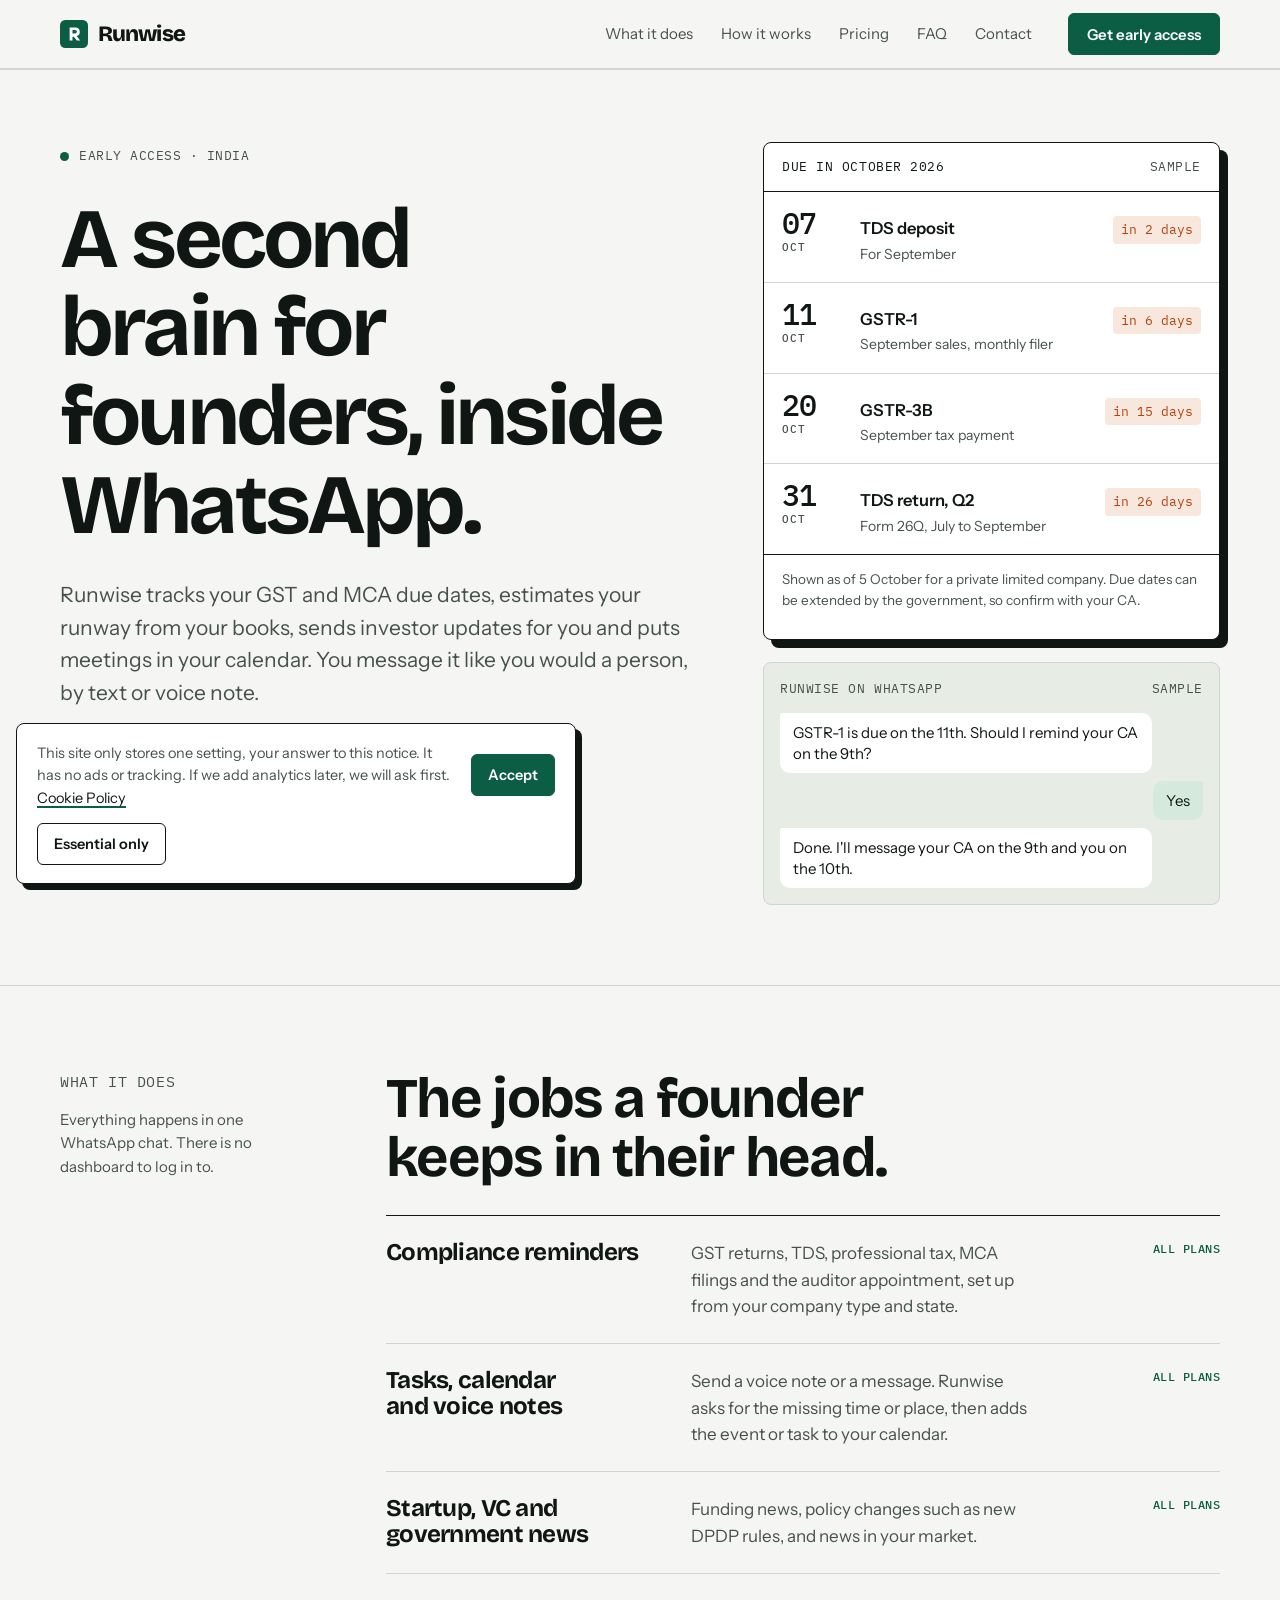
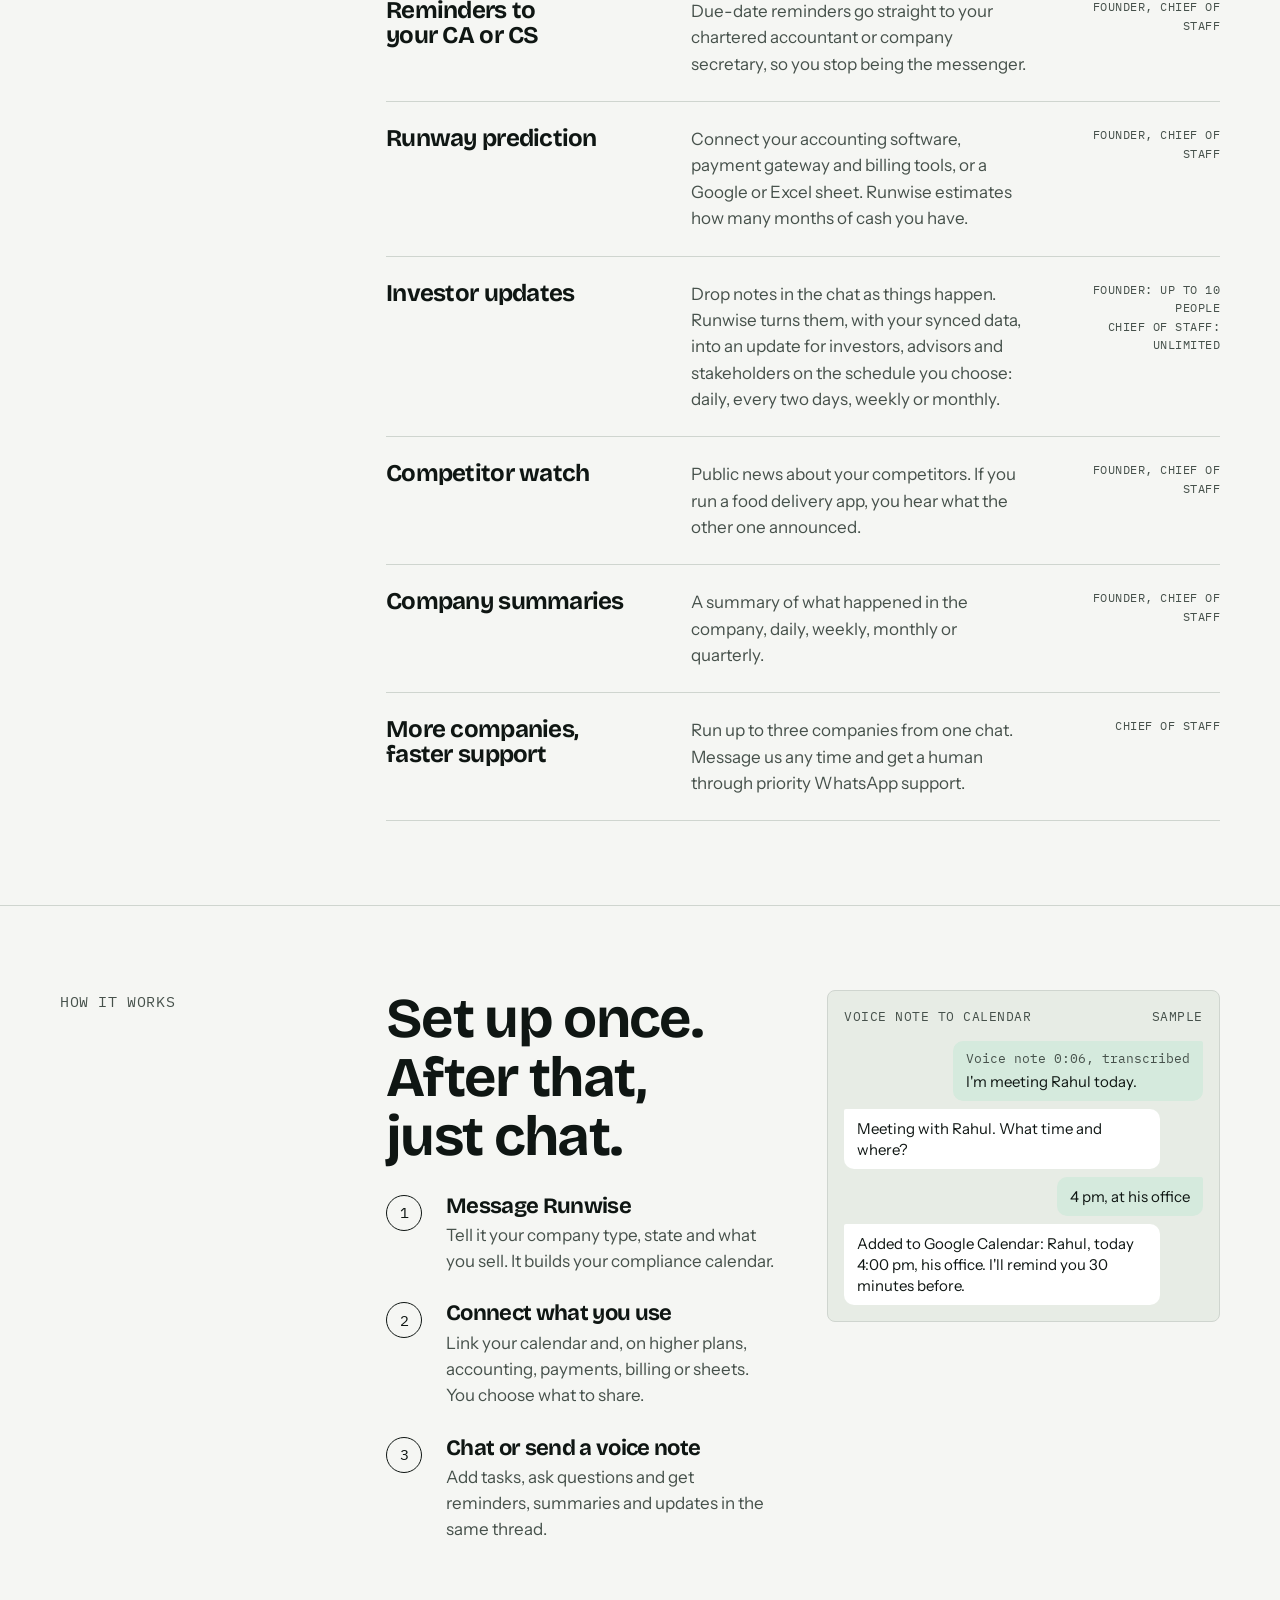
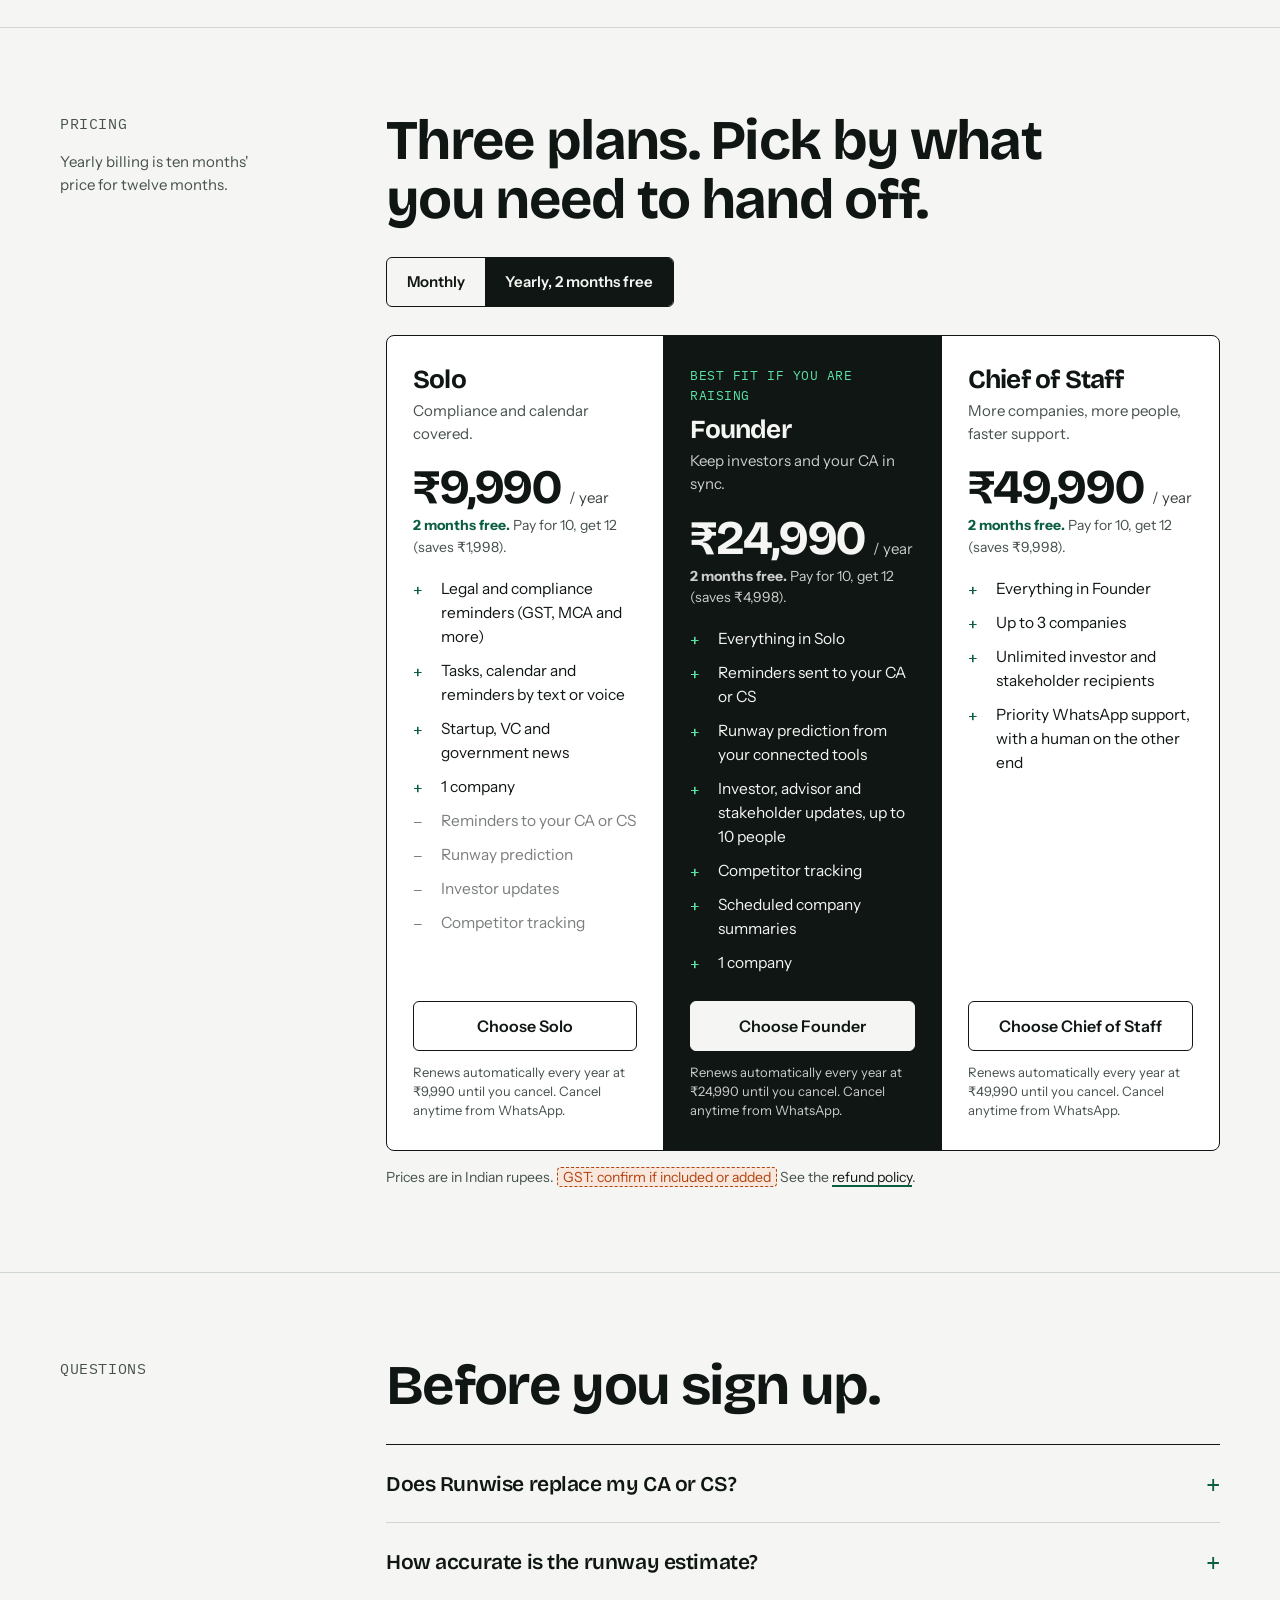
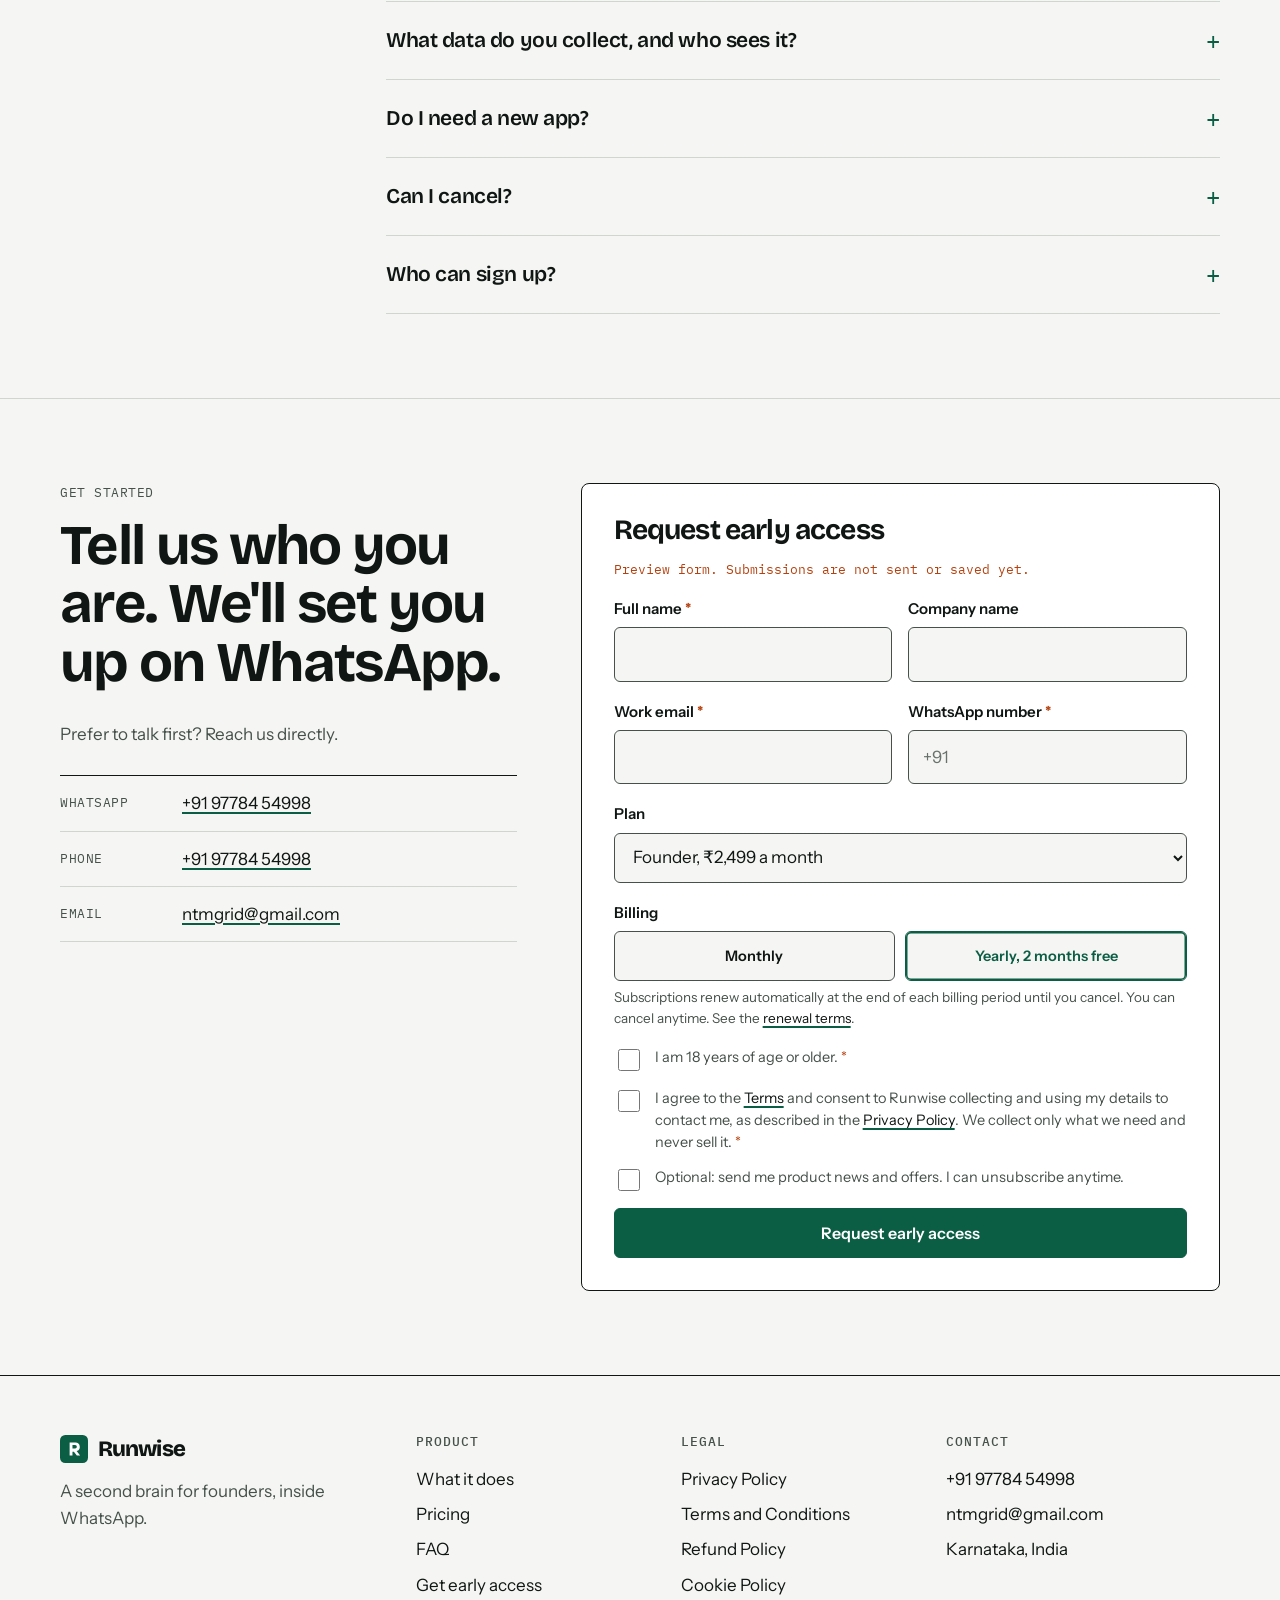
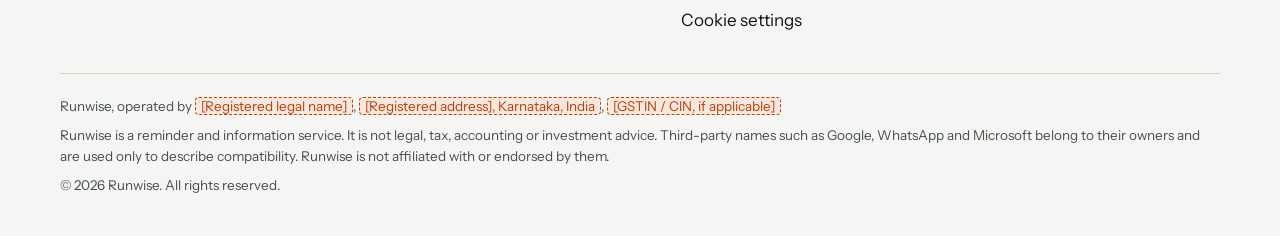
==== commit c5ee0bf9: "Redesign: flat editorial layout built around a real due-date ledger Drop gradient aurora, glass card" ====
--- a/index.html
+++ b/index.html
@@ -1,697 +1,480 @@
 <!doctype html>
-<html lang="en-IN" class="no-js">
+<html lang="en-IN">
 <head>
-<!-- Fonts: Inter (c) The Inter Project Authors; Fraunces (c) The Fraunces Project Authors. Both SIL Open Font License 1.1, https://openfontlicense.org -->
 <meta charset="utf-8">
 <meta name="viewport" content="width=device-width,initial-scale=1">
-<title>Runwise — The second brain for founders, inside WhatsApp</title>
-<meta name="description" content="Runwise lives in your WhatsApp: compliance reminders (GST, MCA), runway tracking, investor updates, calendar and tasks by voice, and market and competitor news. From ₹999/month.">
-<meta http-equiv="Content-Security-Policy" content="default-src 'self'; script-src 'sha256-tqzoGdt1lBnCj1D2LDseGYGt3joPEKh46JEqwAV+fSI='; style-src 'sha256-Aa1Te/J/YTSeRDSRjOZjbSSClXjsfLlSvRJtNEooDMk='; img-src 'self' data:; font-src data:; connect-src 'self'; form-action 'self'; base-uri 'none'; object-src 'none'">
+<title>Runwise: a second brain for founders, inside WhatsApp</title>
+<meta name="description" content="Runwise tracks GST and MCA due dates, estimates runway, sends investor updates and manages your calendar, all inside WhatsApp. From ₹999 a month.">
+<meta http-equiv="Content-Security-Policy" content="default-src 'self'; script-src 'sha256-tqzoGdt1lBnCj1D2LDseGYGt3joPEKh46JEqwAV+fSI='; style-src 'sha256-Pg3hYAzldgbPzcavWkl4zUs2Xr1gx6dGor/lokkziys='; img-src 'self' data:; font-src data:; connect-src 'self'; form-action 'self'; base-uri 'none'; object-src 'none'">
 <meta name="referrer" content="strict-origin-when-cross-origin">
-<meta name="theme-color" content="#060813">
-<meta property="og:title" content="Runwise — The second brain for founders, inside WhatsApp">
-<meta property="og:description" content="Compliance reminders, runway, investor updates, calendar and news. All in one WhatsApp chat.">
-<meta property="og:type" content="website">
-<link rel="icon" href="[data-uri]" type="image/svg+xml">
-<style>/* Runwise — styles. Self-hosted fonts (SIL OFL). No external requests. */
-@font-face{font-family:"Inter";font-style:normal;font-weight:100 900;font-display:swap;src:url([data-uri]) format("woff2-variations")}
-@font-face{font-family:"Fraunces";font-style:normal;font-weight:100 900;font-display:swap;src:url([data-uri]) format("woff2-variations")}
-
+<meta name="color-scheme" content="light dark">
+<!-- Fonts: Bricolage Grotesque, Instrument Sans, IBM Plex Mono. All SIL Open Font License 1.1 (openfontlicense.org). -->
+<link rel="icon" href="[data-uri]" type="image/svg+xml">
+<style>@font-face{font-family:"Bricolage Grotesque";font-style:normal;font-weight:200 800;font-display:swap;src:url([data-uri]) format("woff2");unicode-range:U+0000-00FF,U+0131,U+0152-0153,U+02BB-02BC,U+02C6,U+02DA,U+02DC,U+0304,U+0308,U+0329,U+2000-206F,U+20AC,U+2122,U+2191,U+2193,U+2212,U+2215,U+FEFF,U+FFFD}
+@font-face{font-family:"Bricolage Grotesque";font-style:normal;font-weight:200 800;font-display:swap;src:url([data-uri]) format("woff2");unicode-range:U+0100-02BA,U+02BD-02C5,U+02C7-02CC,U+02CE-02D7,U+02DD-02FF,U+0304,U+0308,U+0329,U+1D00-1DBF,U+1E00-1E9F,U+1EF2-1EFF,U+2020,U+20A0-20AB,U+20AD-20C0,U+2113,U+2C60-2C7F,U+A720-A7FF}
+@font-face{font-family:"Instrument Sans";font-style:normal;font-weight:400 700;font-display:swap;src:url([data-uri]) format("woff2");unicode-range:U+0000-00FF,U+0131,U+0152-0153,U+02BB-02BC,U+02C6,U+02DA,U+02DC,U+0304,U+0308,U+0329,U+2000-206F,U+20AC,U+2122,U+2191,U+2193,U+2212,U+2215,U+FEFF,U+FFFD}
+@font-face{font-family:"Instrument Sans";font-style:normal;font-weight:400 700;font-display:swap;src:url([data-uri]) format("woff2");unicode-range:U+0100-02BA,U+02BD-02C5,U+02C7-02CC,U+02CE-02D7,U+02DD-02FF,U+0304,U+0308,U+0329,U+1D00-1DBF,U+1E00-1E9F,U+1EF2-1EFF,U+2020,U+20A0-20AB,U+20AD-20C0,U+2113,U+2C60-2C7F,U+A720-A7FF}
+@font-face{font-family:"IBM Plex Mono";font-style:normal;font-weight:400;font-display:swap;src:url([data-uri]) format("woff2");unicode-range:U+0000-00FF,U+0131,U+0152-0153,U+02BB-02BC,U+02C6,U+02DA,U+02DC,U+0304,U+0308,U+0329,U+2000-206F,U+20AC,U+2122,U+2191,U+2193,U+2212,U+2215,U+FEFF,U+FFFD}
+@font-face{font-family:"IBM Plex Mono";font-style:normal;font-weight:500;font-display:swap;src:url([data-uri]) format("woff2");unicode-range:U+0000-00FF,U+0131,U+0152-0153,U+02BB-02BC,U+02C6,U+02DA,U+02DC,U+0304,U+0308,U+0329,U+2000-206F,U+20AC,U+2122,U+2191,U+2193,U+2212,U+2215,U+FEFF,U+FFFD}
+/* Layout: flat, left-aligned, 12-col. Mono labels in a left rail; one loud thing: the due-date ledger. */
 :root{
-  --bg:#060813;--bg2:#0b0f22;
-  --text:#eef0f8;--muted:#b4bbd2;--faint:#8f98b6;
-  --line:rgba(255,255,255,.12);--glass:rgba(255,255,255,.06);--glass2:rgba(255,255,255,.1);
-  --green:#25d366;--green-d:#0b3d22;--violet:#8b7bff;--cyan:#4fd1ff;--pink:#ff7ad9;--amber:#ffc46b;
-  --radius:22px;--maxw:1180px;
-  --font:"Inter",system-ui,-apple-system,"Segoe UI",Roboto,"Helvetica Neue",Arial,sans-serif;
-  --serif:"Fraunces",Georgia,"Times New Roman",serif;
-  --mx:50%;--my:30%;
+  --paper:#F5F6F3;--panel:#FFFFFF;--ink:#0F1613;--ink2:#46514B;--rule:#CFD5CF;
+  --brand:#0B5D44;--on-brand:#FFFFFF;--due:#B4410F;--due-bg:#F8E7DD;--rec-accent:#5BE3A6;--bubble-in:#FFFFFF;--bubble-out:#D5EADD;--chat:#E7ECE5;
+  --display:"Bricolage Grotesque","Helvetica Neue",Arial,sans-serif;
+  --body:"Instrument Sans","Helvetica Neue",Arial,sans-serif;
+  --mono:"IBM Plex Mono",ui-monospace,Menlo,Consolas,monospace;
+  --maxw:1160px;
 }
+@media (prefers-color-scheme:dark){:root:not([data-theme="light"]){
+  --paper:#0C1210;--panel:#121A16;--ink:#E9EEE9;--ink2:#A3AFA7;--rule:#26302B;
+  --brand:#3DDC97;--on-brand:#06130D;--due:#FF9A66;--due-bg:#2A1B13;--rec-accent:#0B5D44;--bubble-in:#1A241F;--bubble-out:#14513A;--chat:#0F1713;color-scheme:dark}}
+:root[data-theme="dark"]{
+  --paper:#0C1210;--panel:#121A16;--ink:#E9EEE9;--ink2:#A3AFA7;--rule:#26302B;
+  --brand:#3DDC97;--on-brand:#06130D;--due:#FF9A66;--due-bg:#2A1B13;--rec-accent:#0B5D44;--bubble-in:#1A241F;--bubble-out:#14513A;--chat:#0F1713;color-scheme:dark}
+
 *,*::before,*::after{box-sizing:border-box}
 html{scroll-behavior:smooth;-webkit-text-size-adjust:100%}
-body{margin:0;background:var(--bg);color:var(--text);font-family:var(--font);font-size:17px;line-height:1.6;overflow-x:hidden;-webkit-font-smoothing:antialiased}
+body{margin:0;background:var(--paper);color:var(--ink);font-family:var(--body);font-size:17px;line-height:1.55;overflow-x:hidden}
 img,svg{max-width:100%;display:block}
-a{color:var(--cyan);text-underline-offset:3px}
-a:hover{color:#9be5ff}
-h1,h2,h3,h4{line-height:1.12;margin:0 0 .5em;letter-spacing:-.02em}
+a{color:var(--ink);text-decoration-color:var(--brand);text-underline-offset:3px;text-decoration-thickness:2px}
+a:hover{color:var(--brand)}
+h1,h2,h3{font-family:var(--display);font-weight:700;line-height:1.05;letter-spacing:-.03em;margin:0 0 .5em;text-wrap:balance}
 p{margin:0 0 1em}
-:focus-visible{outline:3px solid var(--amber);outline-offset:3px;border-radius:8px}
-.skip{position:absolute;left:-999px;top:8px;background:var(--amber);color:#1a1200;padding:10px 16px;border-radius:10px;z-index:200;font-weight:700}
+:focus-visible{outline:3px solid var(--brand);outline-offset:3px;border-radius:4px}
+.skip{position:absolute;left:-999px;top:8px;background:var(--brand);color:var(--on-brand);padding:10px 16px;z-index:200;font-weight:700}
 .skip:focus{left:8px}
-.sr-only{position:absolute;width:1px;height:1px;overflow:hidden;clip:rect(0 0 0 0);white-space:nowrap}
-.wrap{width:min(100% - 40px,var(--maxw));margin-inline:auto}
-section{position:relative;padding:96px 0}
-.eyebrow{display:inline-flex;gap:8px;align-items:center;font-size:13px;font-weight:700;letter-spacing:.12em;text-transform:uppercase;color:var(--green);margin-bottom:14px}
-.serif{font-family:var(--serif);font-weight:500;font-style:normal}
-h2{font-size:clamp(30px,4.4vw,52px)}
-.lead{font-size:clamp(18px,2vw,21px);color:var(--muted);max-width:680px}
-.center{text-align:center}.center .lead{margin-inline:auto}
-.grad{background:linear-gradient(100deg,#7cf3a8 0%,#4fd1ff 45%,#b9a8ff 80%);-webkit-background-clip:text;background-clip:text;color:transparent}
-
-/* ---------- Aurora background (fluid) ---------- */
-.aurora{position:fixed;inset:0;z-index:-2;overflow:hidden;background:radial-gradient(1200px 800px at 80% -10%,#141a3d 0%,transparent 60%),var(--bg)}
-.aurora i{position:absolute;border-radius:50%;filter:blur(90px);opacity:.55;will-change:transform;mix-blend-mode:screen}
-.aurora i:nth-child(1){width:46vw;height:46vw;left:-10vw;top:-8vw;background:radial-gradient(circle,#2fe38a,transparent 65%);animation:drift1 22s ease-in-out infinite alternate}
-.aurora i:nth-child(2){width:52vw;height:52vw;right:-14vw;top:8vh;background:radial-gradient(circle,#6a5cff,transparent 65%);animation:drift2 26s ease-in-out infinite alternate}
-.aurora i:nth-child(3){width:40vw;height:40vw;left:22vw;bottom:-16vw;background:radial-gradient(circle,#18b6ff,transparent 65%);animation:drift3 30s ease-in-out infinite alternate}
-.aurora i:nth-child(4){width:30vw;height:30vw;right:16vw;bottom:6vh;background:radial-gradient(circle,#ff4fd0,transparent 65%);opacity:.28;animation:drift1 34s ease-in-out infinite alternate-reverse}
-.noise{position:fixed;inset:0;z-index:-1;pointer-events:none;opacity:.05;background-image:url("data:image/svg+xml;utf8,<svg xmlns='http://www.w3.org/2000/svg' width='160' height='160'><filter id='n'><feTurbulence type='fractalNoise' baseFrequency='.9' numOctaves='2'/></filter><rect width='100%' height='100%' filter='url(%23n)'/></svg>")}
-@keyframes drift1{to{transform:translate3d(12vw,10vh,0) scale(1.15)}}
-@keyframes drift2{to{transform:translate3d(-14vw,12vh,0) scale(.9)}}
-@keyframes drift3{to{transform:translate3d(10vw,-12vh,0) scale(1.2)}}
-
-/* ---------- Glass ---------- */
-.glass{position:relative;background:linear-gradient(145deg,rgba(255,255,255,.1),rgba(255,255,255,.03));border:1px solid var(--line);border-radius:var(--radius);-webkit-backdrop-filter:blur(22px) saturate(160%);backdrop-filter:blur(22px) saturate(160%);box-shadow:0 20px 60px rgba(0,0,0,.35),inset 0 1px 0 rgba(255,255,255,.18)}
-.glass.spot::after{content:"";position:absolute;inset:0;border-radius:inherit;pointer-events:none;background:radial-gradient(420px circle at var(--sx,50%) var(--sy,0%),rgba(255,255,255,.14),transparent 45%);opacity:0;transition:opacity .3s}
-.glass.spot:hover::after{opacity:1}
-@supports not ((backdrop-filter:blur(1px)) or (-webkit-backdrop-filter:blur(1px))){.glass{background:#141932}}
-
-/* ---------- Buttons ---------- */
-.btn{display:inline-flex;align-items:center;justify-content:center;gap:10px;font:inherit;font-weight:700;font-size:16px;line-height:1;padding:16px 26px;border-radius:999px;border:1px solid transparent;cursor:pointer;text-decoration:none;transition:transform .2s,box-shadow .2s,background .2s;min-height:48px}
-.btn:hover{transform:translateY(-2px)}
-.btn-primary{background:linear-gradient(135deg,#34e58f,#25d366 55%,#18b8a0);color:#04210f;box-shadow:0 10px 36px rgba(37,211,102,.35),inset 0 1px 0 rgba(255,255,255,.5)}
-.btn-primary:hover{color:#04210f;box-shadow:0 14px 44px rgba(37,211,102,.5),inset 0 1px 0 rgba(255,255,255,.5)}
-.btn-ghost{background:var(--glass);border-color:var(--line);color:var(--t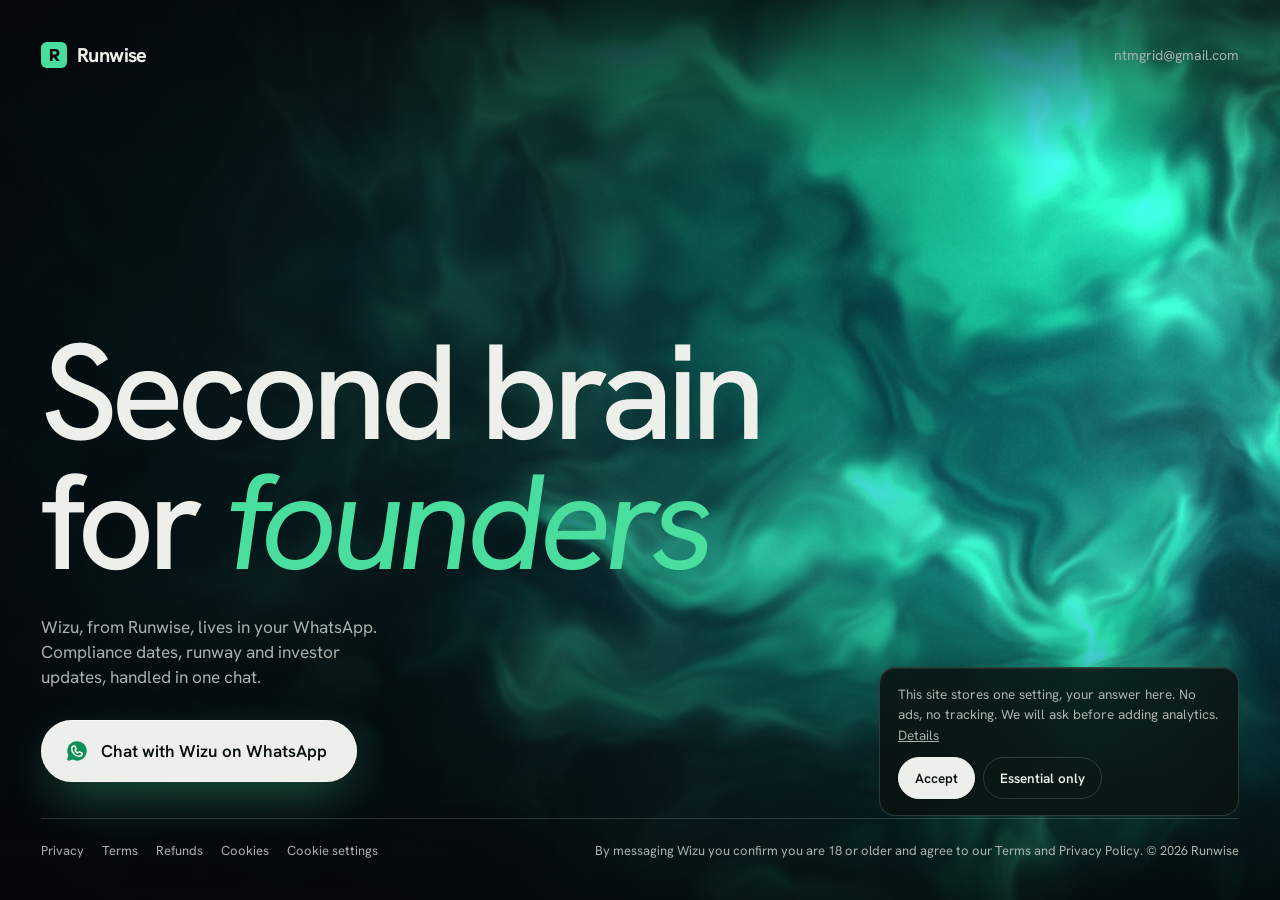
==== commit 17544ba6: "One-screen cinematic landing: live shader backdrop, WhatsApp CTA Single viewport with no scroll, Han" ====
--- a/index.html
+++ b/index.html
@@ -2,479 +2,127 @@
 <html lang="en-IN">
 <head>
 <meta charset="utf-8">
-<meta name="viewport" content="width=device-width,initial-scale=1">
-<title>Runwise: a second brain for founders, inside WhatsApp</title>
-<meta name="description" content="Runwise tracks GST and MCA due dates, estimates runway, sends investor updates and manages your calendar, all inside WhatsApp. From ₹999 a month.">
-<meta http-equiv="Content-Security-Policy" content="default-src 'self'; script-src 'sha256-tqzoGdt1lBnCj1D2LDseGYGt3joPEKh46JEqwAV+fSI='; style-src 'sha256-Pg3hYAzldgbPzcavWkl4zUs2Xr1gx6dGor/lokkziys='; img-src 'self' data:; font-src data:; connect-src 'self'; form-action 'self'; base-uri 'none'; object-src 'none'">
+<meta name="viewport" content="width=device-width,initial-scale=1,viewport-fit=cover">
+<title>Runwise | Second brain for founders</title>
+<meta name="description" content="Wizu from Runwise lives in your WhatsApp: compliance dates, runway and investor updates, handled in one chat.">
+<meta http-equiv="Content-Security-Policy" content="default-src 'self'; script-src 'sha256-RzY9R62L9Bstbc6LC9l7fJZjp2/cuOZtBeR4gKopgWg='; style-src 'sha256-6nQgiSt0ANKrQrspgYnCrbLxAtf/7FqM0Il8cxkLbw4='; img-src 'self' data:; font-src data:; connect-src 'self'; form-action 'none'; base-uri 'none'; object-src 'none'">
 <meta name="referrer" content="strict-origin-when-cross-origin">
-<meta name="color-scheme" content="light dark">
-<!-- Fonts: Bricolage Grotesque, Instrument Sans, IBM Plex Mono. All SIL Open Font License 1.1 (openfontlicense.org). -->
-<link rel="icon" href="[data-uri]" type="image/svg+xml">
-<style>@font-face{font-family:"Bricolage Grotesque";font-style:normal;font-weight:200 800;font-display:swap;src:url([data-uri]) format("woff2");unicode-range:U+0000-00FF,U+0131,U+0152-0153,U+02BB-02BC,U+02C6,U+02DA,U+02DC,U+0304,U+0308,U+0329,U+2000-206F,U+20AC,U+2122,U+2191,U+2193,U+2212,U+2215,U+FEFF,U+FFFD}
-@font-face{font-family:"Bricolage Grotesque";font-style:normal;font-weight:200 800;font-display:swap;src:url([data-uri]) format("woff2");unicode-range:U+0100-02BA,U+02BD-02C5,U+02C7-02CC,U+02CE-02D7,U+02DD-02FF,U+0304,U+0308,U+0329,U+1D00-1DBF,U+1E00-1E9F,U+1EF2-1EFF,U+2020,U+20A0-20AB,U+20AD-20C0,U+2113,U+2C60-2C7F,U+A720-A7FF}
-@font-face{font-family:"Instrument Sans";font-style:normal;font-weight:400 700;font-display:swap;src:url([data-uri]) format("woff2");unicode-range:U+0000-00FF,U+0131,U+0152-0153,U+02BB-02BC,U+02C6,U+02DA,U+02DC,U+0304,U+0308,U+0329,U+2000-206F,U+20AC,U+2122,U+2191,U+2193,U+2212,U+2215,U+FEFF,U+FFFD}
-@font-face{font-family:"Instrument Sans";font-style:normal;font-weight:400 700;font-display:swap;src:url([data-uri]) format("woff2");unicode-range:U+0100-02BA,U+02BD-02C5,U+02C7-02CC,U+02CE-02D7,U+02DD-02FF,U+0304,U+0308,U+0329,U+1D00-1DBF,U+1E00-1E9F,U+1EF2-1EFF,U+2020,U+20A0-20AB,U+20AD-20C0,U+2113,U+2C60-2C7F,U+A720-A7FF}
-@font-face{font-family:"IBM Plex Mono";font-style:normal;font-weight:400;font-display:swap;src:url([data-uri]) format("woff2");unicode-range:U+0000-00FF,U+0131,U+0152-0153,U+02BB-02BC,U+02C6,U+02DA,U+02DC,U+0304,U+0308,U+0329,U+2000-206F,U+20AC,U+2122,U+2191,U+2193,U+2212,U+2215,U+FEFF,U+FFFD}
-@font-face{font-family:"IBM Plex Mono";font-style:normal;font-weight:500;font-display:swap;src:url([data-uri]) format("woff2");unicode-range:U+0000-00FF,U+0131,U+0152-0153,U+02BB-02BC,U+02C6,U+02DA,U+02DC,U+0304,U+0308,U+0329,U+2000-206F,U+20AC,U+2122,U+2191,U+2193,U+2212,U+2215,U+FEFF,U+FFFD}
-/* Layout: flat, left-aligned, 12-col. Mono labels in a left rail; one loud thing: the due-date ledger. */
+<meta name="theme-color" content="#05080A">
+<!-- Font: Hanken Grotesk, SIL Open Font License 1.1 (openfontlicense.org). WhatsApp glyph: Phosphor Icons, MIT. -->
+<link rel="icon" href="[data-uri]" type="image/svg+xml">
+<style>@font-face{font-family:"Hanken Grotesk";font-style:normal;font-weight:100 900;font-display:swap;src:url([data-uri]) format("woff2");unicode-range:U+0000-00FF,U+0131,U+0152-0153,U+02BB-02BC,U+02C6,U+02DA,U+02DC,U+0304,U+0308,U+0329,U+2000-206F,U+20AC,U+2122,U+2191,U+2193,U+2212,U+2215,U+FEFF,U+FFFD}
+@font-face{font-family:"Hanken Grotesk";font-style:normal;font-weight:100 900;font-display:swap;src:url([data-uri]) format("woff2");unicode-range:U+0100-02BA,U+02BD-02C5,U+02C7-02CC,U+02CE-02D7,U+02DD-02FF,U+0304,U+0308,U+0329,U+1D00-1DBF,U+1E00-1E9F,U+1EF2-1EFF,U+2020,U+20A0-20AB,U+20AD-20C0,U+2113,U+2C60-2C7F,U+A720-A7FF}
+@font-face{font-family:"Hanken Grotesk";font-style:italic;font-weight:100 900;font-display:swap;src:url([data-uri]) format("woff2");unicode-range:U+0000-00FF,U+0131,U+0152-0153,U+02BB-02BC,U+02C6,U+02DA,U+02DC,U+0304,U+0308,U+0329,U+2000-206F,U+20AC,U+2122,U+2191,U+2193,U+2212,U+2215,U+FEFF,U+FFFD}
+@font-face{font-family:"Hanken Grotesk";font-style:italic;font-weight:100 900;font-display:swap;src:url([data-uri]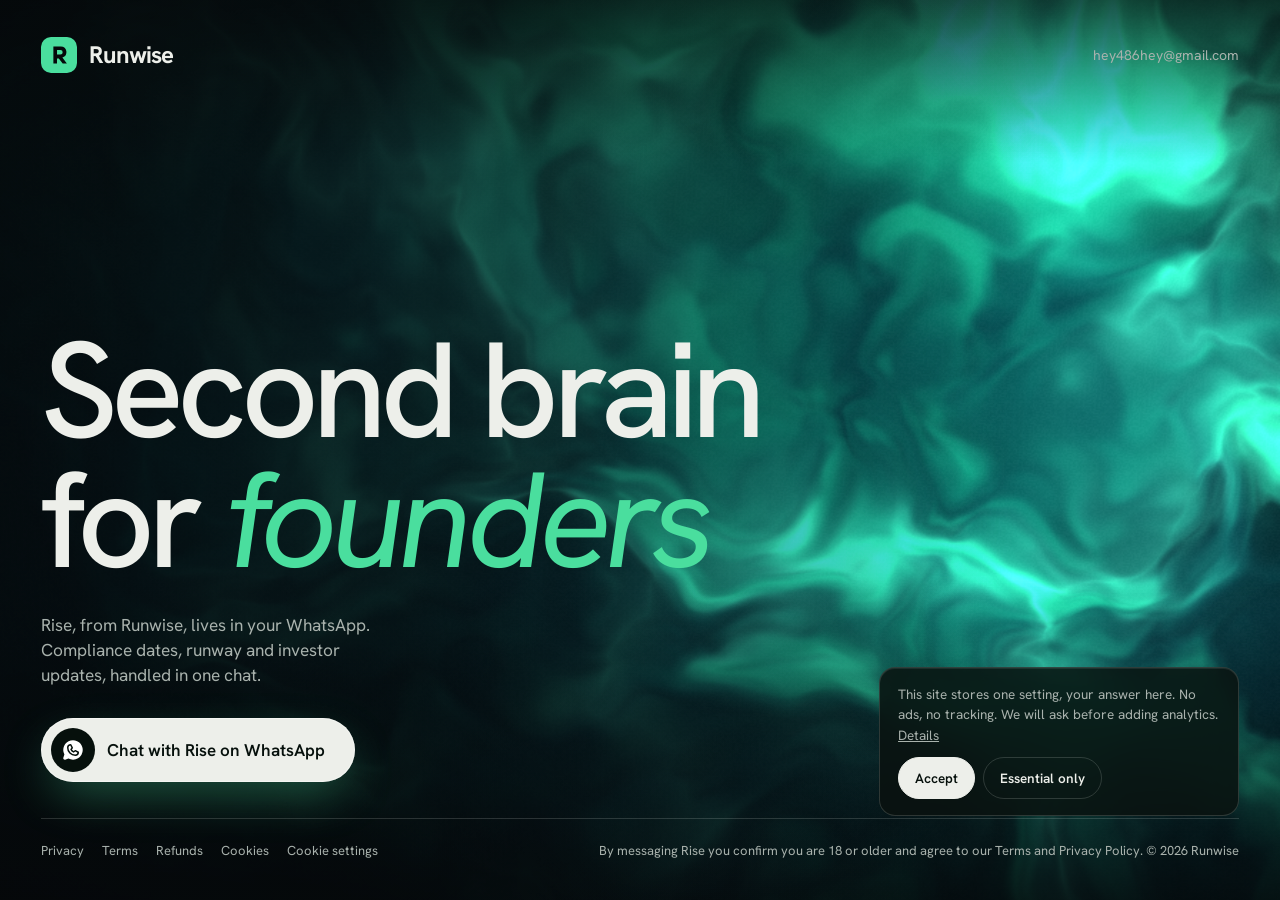
==== commit 21bf5c62: "Rename assistant to Rise, new contact email, monochrome WhatsApp button, larger header logo Co-Autho" ====
--- a/index.html
+++ b/index.html
@@ -4,8 +4,8 @@
 <meta charset="utf-8">
 <meta name="viewport" content="width=device-width,initial-scale=1,viewport-fit=cover">
 <title>Runwise | Second brain for founders</title>
-<meta name="description" content="Wizu from Runwise lives in your WhatsApp: compliance dates, runway and investor updates, handled in one chat.">
-<meta http-equiv="Content-Security-Policy" content="default-src 'self'; script-src 'sha256-RzY9R62L9Bstbc6LC9l7fJZjp2/cuOZtBeR4gKopgWg='; style-src 'sha256-6nQgiSt0ANKrQrspgYnCrbLxAtf/7FqM0Il8cxkLbw4='; img-src 'self' data:; font-src data:; connect-src 'self'; form-action 'none'; base-uri 'none'; object-src 'none'">
+<meta name="description" content="Rise from Runwise lives in your WhatsApp: compliance dates, runway and investor updates, handled in one chat.">
+<meta http-equiv="Content-Security-Policy" content="default-src 'self'; script-src 'sha256-RzY9R62L9Bstbc6LC9l7fJZjp2/cuOZtBeR4gKopgWg='; style-src 'sha256-pkp1TMp7panfOF0fWx80rHWGDGAjxVrXciS78zveHKU='; img-src 'self' data:; font-src data:; connect-src 'self'; form-action 'none'; base-uri 'none'; object-src 'none'">
 <meta name="referrer" content="strict-origin-when-cross-origin">
 <meta name="theme-color" content="#05080A">
 <!-- Font: Hanken Grotesk, SIL Open Font License 1.1 (openfontlicense.org). WhatsApp glyph: Phosphor Icons, MIT. -->
@@ -31,8 +31,8 @@
 
 /* top bar */
 .top{display:flex;align-items:center;justify-content:space-between;gap:16px;min-height:44px}
-.logo{display:inline-flex;align-items:center;gap:10px;font-weight:700;font-size:20px;letter-spacing:-.03em;text-decoration:none}
-.logo svg{width:26px;height:26px}
+.logo{display:inline-flex;align-items:center;gap:12px;font-weight:700;font-size:24px;letter-spacing:-.04em;text-decoration:none}
+.logo img{width:36px;height:36px;border-radius:10px;display:block}
 .reach{font-size:14px;color:var(--ink2);text-decoration:none;padding:10px 0}
 .reach:hover{color:var(--ink)}
 
@@ -44,8 +44,10 @@
 .sub{margin:0 0 clamp(22px,3.4vh,36px);max-width:34ch;font-size:clamp(16px,1.35vw,20px);line-height:1.45;color:var(--ink2)}
 
 /* CTA */
-.cta{--tx:0px;--ty:0px;position:relative;display:inline-flex;align-items:center;gap:12px;white-space:nowrap;font:inherit;font-weight:600;font-size:17px;line-height:1;padding:19px 30px 19px 24px;border-radius:999px;background:var(--ink);color:var(--on-light);text-decoration:none;transform:translate(var(--tx),var(--ty));transition:transform .35s cubic-bezier(.16,1,.3,1),background .25s,box-shadow .25s;box-shadow:0 0 0 1px rgba(255,255,255,.4) inset,0 18px 50px -12px rgba(74,222,158,.45)}
-.cta svg{width:24px;height:24px;color:#0E8F57;flex:none}
+.cta{--tx:0px;--ty:0px;position:relative;display:inline-flex;align-items:center;gap:12px;white-space:nowrap;font:inherit;font-weight:600;font-size:17px;line-height:1;padding:10px 30px 10px 10px;border-radius:999px;background:var(--ink);color:var(--on-light);text-decoration:none;transform:translate(var(--tx),var(--ty));transition:transform .35s cubic-bezier(.16,1,.3,1),background .25s,box-shadow .25s;box-shadow:0 0 0 1px rgba(255,255,255,.4) inset,0 18px 50px -12px rgba(74,222,158,.45)}
+.cta .ico{flex:none;width:44px;height:44px;border-radius:50%;background:#06100C;color:#fff;display:grid;place-items:center;transition:transform .35s cubic-bezier(.16,1,.3,1)}
+.cta .ico svg{width:24px;height:24px;display:block}
+.cta:hover .ico{transform:rotate(-12deg) scale(1.06)}
 .cta:hover{background:#fff;box-shadow:0 0 0 1px rgba(255,255,255,.6) inset,0 22px 60px -10px rgba(74,222,158,.6)}
 .cta:active{transform:translate(var(--tx),calc(var(--ty) + 1px)) scale(.98)}
 
@@ -88,7 +90,7 @@
 }
 @media (max-width:760px){
   .stage{padding-inline:18px}
-  .cta{width:100%;justify-content:center;font-size:16px;padding:18px 20px}
+  .cta{width:100%;justify-content:center;font-size:16px;padding:10px 20px 10px 10px}
   .base{font-size:12.5px}
   .cookie{bottom:auto;top:76px;right:18px}
 }
@@ -103,17 +105,17 @@
 <div class="scrim" aria-hidden="true"></div>
 <div class="stage">
   <header class="top rise">
-    <a class="logo" href="#" aria-label="Runwise"><img src="[data-uri]" width="26" height="26" alt="">Runwise</a>
-    <a class="reach" href="mailto:ntmgrid@gmail.com">ntmgrid@gmail.com</a>
+    <a class="logo" href="#" aria-label="Runwise"><img src="[data-uri]" width="36" height="36" alt="">Runwise</a>
+    <a class="reach" href="mailto:hey486hey@gmail.com">hey486hey@gmail.com</a>
   </header>
   <main id="main" class="hero">
     <h1><span class="rise" data-d="1">Second brain</span><span class="rise" data-d="2">for <em>founders</em></span></h1>
-    <p class="sub rise" data-d="3">Wizu, from Runwise, lives in your WhatsApp. Compliance dates, runway and investor updates, handled in one chat.</p>
-    <div class="rise" data-d="4"><a class="cta" id="cta" href="https://wa.me/919778454998?text=Hi%20Wizu" target="_blank" rel="noopener"><svg aria-hidden="true" xmlns="http://www.w3.org/2000/svg" viewBox="0 0 256 256" fill="currentColor"><path d="M152.58,145.23l23,11.48A24,24,0,0,1,152,176a72.08,72.08,0,0,1-72-72A24,24,0,0,1,99.29,80.46l11.48,23L101,118a8,8,0,0,0-.73,7.51,56.47,56.47,0,0,0,30.15,30.15A8,8,0,0,0,138,155ZM232,128A104,104,0,0,1,79.12,219.82L45.07,231.17a16,16,0,0,1-20.24-20.24l11.35-34.05A104,104,0,1,1,232,128Zm-40,24a8,8,0,0,0-4.42-7.16l-32-16a8,8,0,0,0-8,.5l-14.69,9.8a40.55,40.55,0,0,1-16-16l9.8-14.69a8,8,0,0,0,.5-8l-16-32A8,8,0,0,0,104,64a40,40,0,0,0-40,40,88.1,88.1,0,0,0,88,88A40,40,0,0,0,192,152Z"/></svg><span>Chat with Wizu on WhatsApp</span></a></div>
+    <p class="sub rise" data-d="3">Rise, from Runwise, lives in your WhatsApp. Compliance dates, runway and investor updates, handled in one chat.</p>
+    <div class="rise" data-d="4"><a class="cta" id="cta" href="https://wa.me/919778454998?text=Hi%20Rise" target="_blank" rel="noopener"><span class="ico"><svg aria-hidden="true" xmlns="http://www.w3.org/2000/svg" viewBox="0 0 256 256" fill="currentColor"><path d="M152.58,145.23l23,11.48A24,24,0,0,1,152,176a72.08,72.08,0,0,1-72-72A24,24,0,0,1,99.29,80.46l11.48,23L101,118a8,8,0,0,0-.73,7.51,56.47,56.47,0,0,0,30.15,30.15A8,8,0,0,0,138,155ZM232,128A104,104,0,0,1,79.12,219.82L45.07,231.17a16,16,0,0,1-20.24-20.24l11.35-34.05A104,104,0,1,1,232,128Zm-40,24a8,8,0,0,0-4.42-7.16l-32-16a8,8,0,0,0-8,.5l-14.69,9.8a40.55,40.55,0,0,1-16-16l9.8-14.69a8,8,0,0,0,.5-8l-16-32A8,8,0,0,0,104,64a40,40,0,0,0-40,40,88.1,88.1,0,0,0,88,88A40,40,0,0,0,192,152Z"/></svg></span><span>Chat with Rise on WhatsApp</span></a></div>
   </main>
   <footer class="base rise" data-d="5">
     <ul aria-label="Legal"><li><a href="#privacy">Privacy</a></li><li><a href="#terms">Terms</a></li><li><a href="#refund">Refunds</a></li><li><a href="#cookies">Cookies</a></li><li><a href="#" id="cookie-settings">Cookie settings</a></li></ul>
-    <p>By messaging Wizu you confirm you are 18 or older and agree to our Terms and Privacy Policy. © <span id="yr">2026</span> Runwise</p>
+    <p>By messaging Rise you confirm you are 18 or older and agree to our Terms and Privacy Policy. © <span id="yr">2026</span> Runwise</p>
   </footer>
 </div>
 
@@ -129,7 +131,7 @@
 <div class="callout"><strong>Draft for legal review.</strong> Items in <span class="ph">[brackets]</span> must be completed, and this document should be reviewed by a qualified Indian lawyer before launch.</div>
 <p>This Privacy Policy explains how <strong>Runwise</strong> ("Runwise", "we", "us"), operated by <span class="ph">[Registered legal name]</span> of <span class="ph">[Registered address, Karnataka, India]</span>, collects and uses your personal data when you visit our website or use our WhatsApp-based service. We follow the Digital Personal Data Protection Act, 2023 ("DPDP Act"), the Information Technology Act, 2000 and rules made under them.</p>
 <h2>1. Who is the Data Fiduciary</h2>
-<p>For the data described here, Runwise is the "Data Fiduciary". Contact: <a href="mailto:ntmgrid@gmail.com">ntmgrid@gmail.com</a>, <a href="tel:+919778454998">+91 97784 54998</a>.</p>
+<p>For the data described here, Runwise is the "Data Fiduciary". Contact: <a href="mailto:hey486hey@gmail.com">hey486hey@gmail.com</a>, <a href="tel:+919778454998">+91 97784 54998</a>.</p>
 <h2>2. What we collect</h2>
 <ul>
 <li><strong>Contact details:</strong> name, company name, email address, WhatsApp/phone number, chosen plan.</li>
@@ -164,7 +166,7 @@
 <h2>7. Security</h2>
 <p>We use reasonable safeguards, including encryption in transit, access controls and least-privilege access. No system is perfectly secure. If a personal data breach affects you, we will notify you and the Data Protection Board of India as required by law.</p>
 <h2>8. Your rights</h2>
-<p>Under the DPDP Act you may: access a summary of your personal data and how it is processed; ask us to correct, complete or update it; ask us to erase it; nominate another person to exercise your rights if you die or become incapacitated; and use our grievance process below. Email <a href="mailto:ntmgrid@gmail.com">ntmgrid@gmail.com</a> and we will respond within a reasonable time and in any case within the period prescribed by law.</p>
+<p>Under the DPDP Act you may: access a summary of your personal data and how it is processed; ask us to correct, complete or update it; ask us to erase it; nominate another person to exercise your rights if you die or become incapacitated; and use our grievance process below. Email <a href="mailto:hey486hey@gmail.com">hey486hey@gmail.com</a> and we will respond within a reasonable time and in any case within the period prescribed by law.</p>
 <h2>9. Children</h2>
 <p>Runwise is for adults running a business. We do not knowingly collect data from anyone under 18, and by messaging us you confirm you are 18 or older. If you believe a child has given us data, contact us and we will delete it.</p>
 <h2>10. Cookies and analytics</h2>
@@ -172,7 +174,7 @@
 <h2>11. Marketing emails</h2>
 <p>Marketing emails are sent only with your opt-in, include an unsubscribe link and our postal address (<span class="ph">[Registered address, Karnataka, India]</span>).</p>
 <h2>12. Grievance Officer</h2>
-<p>Grievance Officer: <span class="ph">[Name of Grievance Officer]</span>, Runwise. Email: <a href="mailto:ntmgrid@gmail.com">ntmgrid@gmail.com</a>. We aim to acknowledge complaints within 48 hours and resolve them within 15 days. If you are unsatisfied, you may complain to the Data Protection Board of India once it is operational.</p>
+<p>Grievance Officer: <span class="ph">[Name of Grievance Officer]</span>, Runwise. Email: <a href="mailto:hey486hey@gmail.com">hey486hey@gmail.com</a>. We aim to acknowledge complaints within 48 hours and resolve them within 15 days. If you are unsatisfied, you may complain to the Data Protection Board of India once it is operational.</p>
 <h2>13. Changes</h2>
 <p>We may update this policy. Material changes will be shown on this page with a new date and, where required, notified to you.</p>
 
@@ -198,7 +200,7 @@
 <li><strong>Chief of Staff:</strong> ₹4,999 per month or ₹49,990 per year.</li>
 </ul>
 <p>Yearly plans include two months free compared with twelve monthly payments. Prices are in Indian rupees; <span class="ph">[state whether GST is included or added]</span>.</p>
-<p><strong>Automatic renewal:</strong> Subscriptions renew automatically at the end of each billing period (monthly or yearly) at the then-current price for your plan, until you cancel. We will tell you before any price change takes effect. You can cancel at any time by messaging us on WhatsApp or emailing <a href="mailto:ntmgrid@gmail.com">ntmgrid@gmail.com</a>; cancellation takes effect at the end of the current paid period. <span class="ph">[Confirm renewal reminder emails, and recurring-payment rules (e.g. RBI e-mandate) with your payment provider]</span></p>
+<p><strong>Automatic renewal:</strong> Subscriptions renew automatically at the end of each billing period (monthly or yearly) at the then-current price for your plan, until you cancel. We will tell you before any price change takes effect. You can cancel at any time by messaging us on WhatsApp or emailing <a href="mailto:hey486hey@gmail.com">hey486hey@gmail.com</a>; cancellation takes effect at the end of the current paid period. <span class="ph">[Confirm renewal reminder emails, and recurring-payment rules (e.g. RBI e-mandate) with your payment provider]</span></p>
 <h2>6. Refunds</h2>
 <p>See our <a href="#refund">Refund Policy</a>.</p>
 <h2>7. Your responsibilities</h2>
@@ -213,7 +215,7 @@
 <h2>9. Intellectual property</h2>
 <p>Runwise and its software, branding and content belong to us or our licensors. We grant you a limited, non-exclusive, non-transferable right to use the Service while subscribed. You keep ownership of your data and grant us permission to process it to provide the Service.</p>
 <h2>10. Copyright complaints</h2>
-<p>If you believe content on our site infringes your copyright, email <a href="mailto:ntmgrid@gmail.com">ntmgrid@gmail.com</a> with identification of the work, the location of the material, your contact details and a statement that you are the owner or authorised to act. We will review promptly and remove infringing material where appropriate. <span class="ph">[If you serve US users: register a DMCA designated agent with the US Copyright Office and list the agent here]</span></p>
+<p>If you believe content on our site infringes your copyright, email <a href="mailto:hey486hey@gmail.com">hey486hey@gmail.com</a> with identification of the work, the location of the material, your contact details and a statement that you are the owner or authorised to act. We will review promptly and remove infringing material where appropriate. <span class="ph">[If you serve US users: register a DMCA designated agent with the US Copyright Office and list the agent here]</span></p>
 <h2>11. Disclaimer and limitation of liability</h2>
 <p>The Service is provided "as is" and "as available". To the maximum extent permitted by law, we disclaim implied warranties and are not liable for indirect or consequential losses, lost profits or data loss. Our total liability for any claim is limited to the fees you paid us in the 12 months before the claim. Nothing excludes liability that cannot be excluded by law, including your rights under the Consumer Protection Act, 2019.</p>
 <h2>12. Suspension and termination</h2>
@@ -223,7 +225,7 @@
 <h2>14. Changes</h2>
 <p>We may update these Terms. We will post the new date here and notify you of material changes. Continued use after changes means you accept them.</p>
 <h2>15. Contact</h2>
-<p><span class="ph">[Registered legal name]</span>, <span class="ph">[Registered address, Karnataka, India]</span>. Email <a href="mailto:ntmgrid@gmail.com">ntmgrid@gmail.com</a>; phone <a href="tel:+919778454998">+91 97784 54998</a>.</p>
+<p><span class="ph">[Registered legal name]</span>, <span class="ph">[Registered address, Karnataka, India]</span>. Email <a href="mailto:hey486hey@gmail.com">hey486hey@gmail.com</a>; phone <a href="tel:+919778454998">+91 97784 54998</a>.</p>
 
 </article></div></section>
 <section class="legal" id="refund" role="dialog" aria-modal="true" aria-label="Refund Policy" tabindex="-1"><div class="inner"><a class="back" href="#">← Back to Runwise</a><article>
@@ -232,7 +234,7 @@
 <p class="meta">Last updated: 5 October 2026</p>
 <div class="callout"><strong>Draft policy: business decision needed.</strong> The windows below are suggested defaults. Replace them with the policy you actually want to honour, then have it reviewed by a lawyer.</div>
 <h2>Cancelling</h2>
-<p>You can cancel anytime by messaging us on WhatsApp or emailing <a href="mailto:ntmgrid@gmail.com">ntmgrid@gmail.com</a>. Your plan stays active until the end of the period you've paid for, and will not renew.</p>
+<p>You can cancel anytime by messaging us on WhatsApp or emailing <a href="mailto:hey486hey@gmail.com">hey486hey@gmail.com</a>. Your plan stays active until the end of the period you've paid for, and will not renew.</p>
 <h2>Monthly plans</h2>
 <p>Charges for a month already started are non-refundable. <span class="ph">[Suggested: refund requests made within 7 days of your first payment are honoured in full]</span></p>
 <h2>Yearly plans</h2>
@@ -244,7 +246,7 @@
 <h2>How refunds are paid</h2>
 <p>Approved refunds go back to the original payment method within <span class="ph">[5-10]</span> business days, subject to your bank or payment provider.</p>
 <h2>Contact</h2>
-<p>Email <a href="mailto:ntmgrid@gmail.com">ntmgrid@gmail.com</a> or WhatsApp / call <a href="tel:+919778454998">+91 97784 54998</a>.</p>
+<p>Email <a href="mailto:hey486hey@gmail.com">hey486hey@gmail.com</a> or WhatsApp / call <a href="tel:+919778454998">+91 97784 54998</a>.</p>
 
 </article></div></section>
 <section class="legal" id="cookies" role="dialog" aria-modal="true" aria-label="Cookie Policy" tabindex="-1"><div class="inner"><a class="back" href="#">← Back to Runwise</a><article>
@@ -259,7 +261,7 @@
 <p>If we later add analytics or any non-essential cookie, we will update this page and ask for your consent first. Those tools will not load until you accept. You can change your choice at any time using "Cookie settings" in the footer.</p>
 <h2>Managing storage</h2>
 <p>You can clear or block cookies and site data in your browser settings. Doing so will just make the cookie notice appear again.</p>
-<p>Questions? <a href="mailto:ntmgrid@gmail.com">ntmgrid@gmail.com</a>. See also our <a href="#privacy">Privacy Policy</a>.</p>
+<p>Questions? <a href="mailto:hey486hey@gmail.com">hey486hey@gmail.com</a>. See also our <a href="#privacy">Privacy Policy</a>.</p>
 
 </article></div></section>
 
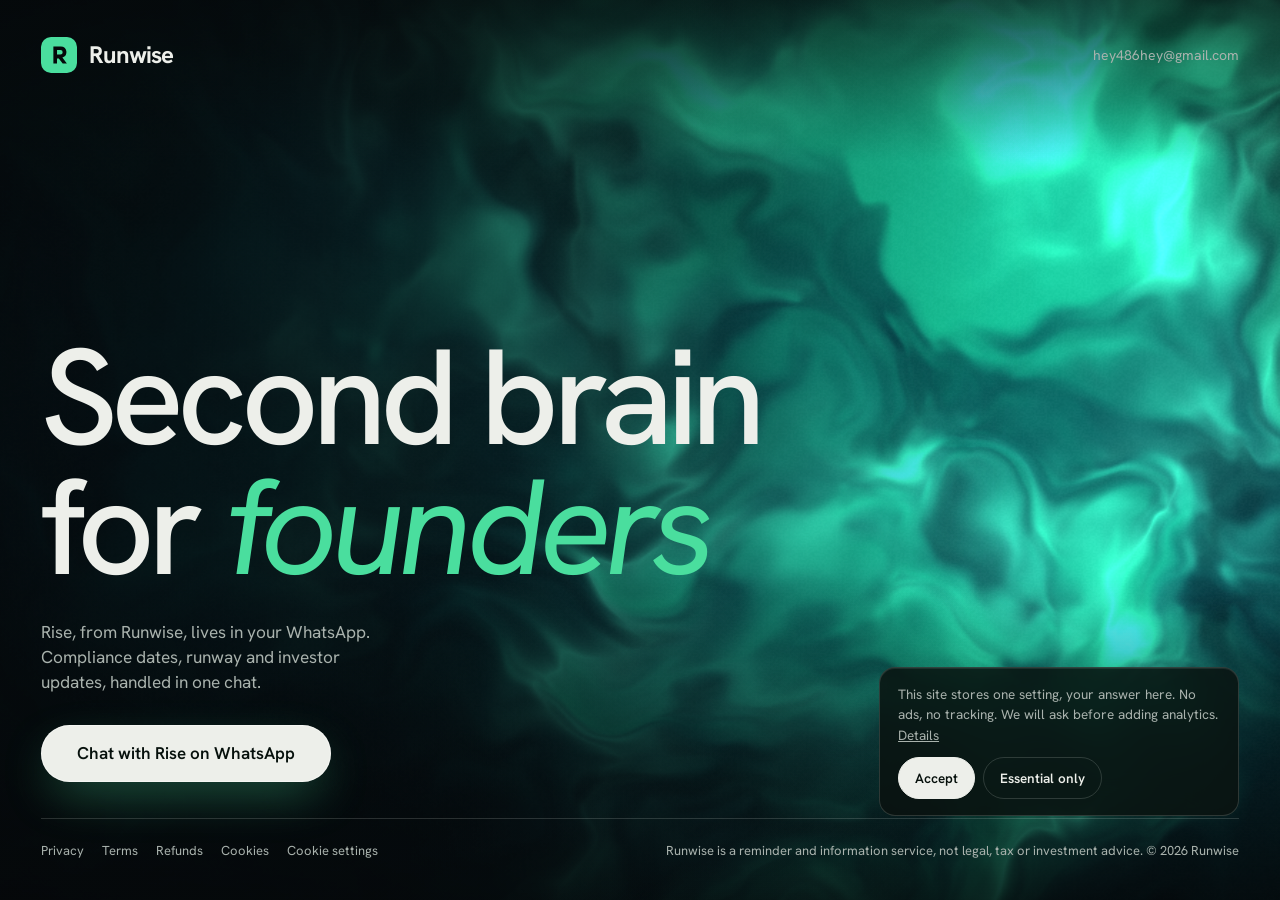
==== commit 9e5effee: "Remove WhatsApp glyph from CTA; add one-time consent gate before opening WhatsApp Single checkbox co" ====
--- a/index.html
+++ b/index.html
@@ -5,7 +5,7 @@
 <meta name="viewport" content="width=device-width,initial-scale=1,viewport-fit=cover">
 <title>Runwise | Second brain for founders</title>
 <meta name="description" content="Rise from Runwise lives in your WhatsApp: compliance dates, runway and investor updates, handled in one chat.">
-<meta http-equiv="Content-Security-Policy" content="default-src 'self'; script-src 'sha256-RzY9R62L9Bstbc6LC9l7fJZjp2/cuOZtBeR4gKopgWg='; style-src 'sha256-pkp1TMp7panfOF0fWx80rHWGDGAjxVrXciS78zveHKU='; img-src 'self' data:; font-src data:; connect-src 'self'; form-action 'none'; base-uri 'none'; object-src 'none'">
+<meta http-equiv="Content-Security-Policy" content="default-src 'self'; script-src 'sha256-IjRZhTW+MgvOxDmwH8eJSp+Zrd7y35Lj3ixYn6vJIpw='; style-src 'sha256-yGoYHCM9y+/YRsaIu1vFnrh4XaE2g3WQTEBgsXyQCJk='; img-src 'self' data:; font-src data:; connect-src 'self'; form-action 'none'; base-uri 'none'; object-src 'none'">
 <meta name="referrer" content="strict-origin-when-cross-origin">
 <meta name="theme-color" content="#05080A">
 <!-- Font: Hanken Grotesk, SIL Open Font License 1.1 (openfontlicense.org). WhatsApp glyph: Phosphor Icons, MIT. -->
@@ -44,10 +44,7 @@
 .sub{margin:0 0 clamp(22px,3.4vh,36px);max-width:34ch;font-size:clamp(16px,1.35vw,20px);line-height:1.45;color:var(--ink2)}
 
 /* CTA */
-.cta{--tx:0px;--ty:0px;position:relative;display:inline-flex;align-items:center;gap:12px;white-space:nowrap;font:inherit;font-weight:600;font-size:17px;line-height:1;padding:10px 30px 10px 10px;border-radius:999px;background:var(--ink);color:var(--on-light);text-decoration:none;transform:translate(var(--tx),var(--ty));transition:transform .35s cubic-bezier(.16,1,.3,1),background .25s,box-shadow .25s;box-shadow:0 0 0 1px rgba(255,255,255,.4) inset,0 18px 50px -12px rgba(74,222,158,.45)}
-.cta .ico{flex:none;width:44px;height:44px;border-radius:50%;background:#06100C;color:#fff;display:grid;place-items:center;transition:transform .35s cubic-bezier(.16,1,.3,1)}
-.cta .ico svg{width:24px;height:24px;display:block}
-.cta:hover .ico{transform:rotate(-12deg) scale(1.06)}
+.cta{--tx:0px;--ty:0px;position:relative;display:inline-flex;align-items:center;gap:12px;white-space:nowrap;font:inherit;font-weight:600;font-size:17px;line-height:1;padding:20px 36px;border-radius:999px;background:var(--ink);color:var(--on-light);text-decoration:none;transform:translate(var(--tx),var(--ty));transition:transform .35s cubic-bezier(.16,1,.3,1),background .25s,box-shadow .25s;box-shadow:0 0 0 1px rgba(255,255,255,.4) inset,0 18px 50px -12px rgba(74,222,158,.45)}
 .cta:hover{background:#fff;box-shadow:0 0 0 1px rgba(255,255,255,.6) inset,0 22px 60px -10px rgba(74,222,158,.6)}
 .cta:active{transform:translate(var(--tx),calc(var(--ty) + 1px)) scale(.98)}
 
@@ -90,7 +87,7 @@
 }
 @media (max-width:760px){
   .stage{padding-inline:18px}
-  .cta{width:100%;justify-content:center;font-size:16px;padding:10px 20px 10px 10px}
+  .cta{width:100%;justify-content:center;font-size:16px;padding:19px 20px}
   .base{font-size:12.5px}
   .cookie{bottom:auto;top:76px;right:18px}
 }
@@ -98,6 +95,24 @@
 @media (forced-colors:active){.cta{border:1px solid CanvasText}}
 [data-d="1"]{--d:.15s}[data-d="2"]{--d:.3s}[data-d="3"]{--d:.5s}[data-d="4"]{--d:.7s}[data-d="5"]{--d:.9s}
 .top.rise{--d:0s}
+
+/* one-time consent gate (z: cookie 30 < gate 40 < legal 50) */
+.gate{position:fixed;inset:0;z-index:40;display:grid;place-items:center;padding:18px;background:rgba(5,8,10,.7);backdrop-filter:blur(10px);-webkit-backdrop-filter:blur(10px)}
+.gate[hidden]{display:none}
+.gate-card{width:min(520px,100%);padding:clamp(22px,4vw,34px);background:rgba(11,18,16,.92);border:1px solid var(--line);border-radius:16px;box-shadow:inset 0 1px 0 rgba(255,255,255,.08),0 40px 100px -20px rgba(0,0,0,.8)}
+.gate-card h2{margin:0 0 6px;font-size:clamp(24px,3.4vw,30px);line-height:1.1;letter-spacing:-.03em;font-weight:600}
+.gate-lead{margin:0 0 20px;color:var(--ink2);font-size:15px}
+.gate-check{display:flex;gap:14px;align-items:flex-start;padding:16px;border:1px solid var(--line);border-radius:12px;margin-bottom:20px}
+.gate-check input{flex:none;width:22px;height:22px;margin-top:2px;accent-color:var(--accent)}
+.gate-check label{font-size:14.5px;line-height:1.5;color:var(--ink)}
+.gate-check a{color:var(--accent)}
+.gate-actions{display:flex;flex-wrap:wrap;gap:10px;align-items:center}
+.gate-go{display:inline-flex;align-items:center;justify-content:center;white-space:nowrap;font-weight:600;font-size:16px;padding:16px 28px;border-radius:999px;background:var(--ink);color:var(--on-light);text-decoration:none;transition:opacity .2s,background .2s}
+.gate-go[aria-disabled="true"]{opacity:.35;cursor:not-allowed}
+.gate-go:not([aria-disabled="true"]):hover{background:#fff}
+.gate-cancel{font:inherit;font-size:15px;color:var(--ink2);background:none;border:0;padding:14px 12px;cursor:pointer;min-height:44px}
+.gate-cancel:hover{color:var(--ink)}
+@media (max-width:760px){.gate-go{width:100%}.gate-actions{flex-direction:column;align-items:stretch}}
 </style>
 </head>
 <body>
@@ -111,17 +126,32 @@
   <main id="main" class="hero">
     <h1><span class="rise" data-d="1">Second brain</span><span class="rise" data-d="2">for <em>founders</em></span></h1>
     <p class="sub rise" data-d="3">Rise, from Runwise, lives in your WhatsApp. Compliance dates, runway and investor updates, handled in one chat.</p>
-    <div class="rise" data-d="4"><a class="cta" id="cta" href="https://wa.me/919778454998?text=Hi%20Rise" target="_blank" rel="noopener"><span class="ico"><svg aria-hidden="true" xmlns="http://www.w3.org/2000/svg" viewBox="0 0 256 256" fill="currentColor"><path d="M152.58,145.23l23,11.48A24,24,0,0,1,152,176a72.08,72.08,0,0,1-72-72A24,24,0,0,1,99.29,80.46l11.48,23L101,118a8,8,0,0,0-.73,7.51,56.47,56.47,0,0,0,30.15,30.15A8,8,0,0,0,138,155ZM232,128A104,104,0,0,1,79.12,219.82L45.07,231.17a16,16,0,0,1-20.24-20.24l11.35-34.05A104,104,0,1,1,232,128Zm-40,24a8,8,0,0,0-4.42-7.16l-32-16a8,8,0,0,0-8,.5l-14.69,9.8a40.55,40.55,0,0,1-16-16l9.8-14.69a8,8,0,0,0,.5-8l-16-32A8,8,0,0,0,104,64a40,40,0,0,0-40,40,88.1,88.1,0,0,0,88,88A40,40,0,0,0,192,152Z"/></svg></span><span>Chat with Rise on WhatsApp</span></a></div>
+    <div class="rise" data-d="4"><a class="cta" id="cta" href="https://wa.me/919778454998?text=Hi%20Rise" target="_blank" rel="noopener"><span>Chat with Rise on WhatsApp</span></a></div>
   </main>
   <footer class="base rise" data-d="5">
     <ul aria-label="Legal"><li><a href="#privacy">Privacy</a></li><li><a href="#terms">Terms</a></li><li><a href="#refund">Refunds</a></li><li><a href="#cookies">Cookies</a></li><li><a href="#" id="cookie-settings">Cookie settings</a></li></ul>
-    <p>By messaging Rise you confirm you are 18 or older and agree to our Terms and Privacy Policy. © <span id="yr">2026</span> Runwise</p>
+    <p>Runwise is a reminder and information service, not legal, tax or investment advice. © <span id="yr">2026</span> Runwise</p>
   </footer>
 </div>
 
 <div class="cookie" id="cookie" role="region" aria-label="Cookie notice">
   <p>This site stores one setting, your answer here. No ads, no tracking. We will ask before adding analytics. <a href="#cookies">Details</a></p>
   <div><button class="p" type="button" data-cookie="accepted">Accept</button><button type="button" data-cookie="essential">Essential only</button></div>
+</div>
+
+<div class="gate" id="gate" hidden>
+  <div class="gate-card" role="dialog" aria-modal="true" aria-labelledby="gate-h" tabindex="-1">
+    <h2 id="gate-h">Before you chat with Rise</h2>
+    <p class="gate-lead">One quick confirmation. We will only ask once.</p>
+    <div class="gate-check">
+      <input type="checkbox" id="gate-ok">
+      <label for="gate-ok">I am 18 or older. I agree to the <a href="#terms">Terms and Conditions</a> and the <a href="#privacy">Privacy Policy</a>, and I consent to Runwise collecting and using my WhatsApp number and the messages and data I share, to provide the service. Runwise collects only what it needs and never sells it.</label>
+    </div>
+    <div class="gate-actions">
+      <a class="gate-go" id="gate-go" href="https://wa.me/919778454998?text=Hi%20Rise" target="_blank" rel="noopener" aria-disabled="true">Continue to WhatsApp</a>
+      <button type="button" class="gate-cancel" id="gate-cancel">Not now</button>
+    </div>
+  </div>
 </div>
 
 <section class="legal" id="privacy" role="dialog" aria-modal="true" aria-label="Privacy Policy" tabindex="-1"><div class="inner"><a class="back" href="#">← Back to Runwise</a><article>
@@ -256,6 +286,7 @@
 <p>This site uses only <strong>essential</strong> browser storage today. We do not use advertising cookies, analytics, session-replay tools or third-party embeds, and our fonts are hosted on our own server (so no request goes to Google or any font provider).</p>
 <table><thead><tr><th>Name</th><th>Type</th><th>Purpose</th><th>Duration</th></tr></thead><tbody>
 <tr><td><code>runwise_cookie_choice</code></td><td>Essential (local storage)</td><td>Remembers your answer to the cookie notice</td><td>Until you clear your browser data</td></tr>
+<tr><td><code>runwise_consent_v1</code></td><td>Essential (local storage)</td><td>Remembers that you agreed to the Terms and Privacy Policy, so we only ask once</td><td>Until you clear your browser data</td></tr>
 </tbody></table>
 <h2>If this changes</h2>
 <p>If we later add analytics or any non-essential cookie, we will update this page and ask for your consent first. Those tools will not load until you accept. You can change your choice at any time using "Cookie settings" in the footer.</p>
@@ -346,13 +377,44 @@
     cta.addEventListener("pointerleave", function () { cta.style.setProperty("--tx", "0px"); cta.style.setProperty("--ty", "0px"); });
   }
 
+  /* ---------- One-time consent before opening WhatsApp ---------- */
+  var CKEY = "runwise_consent_v1", gate = document.getElementById("gate"), ok = document.getElementById("gate-ok"), go = document.getElementById("gate-go");
+  function hasConsent() { try { return !!localStorage.getItem(CKEY); } catch (e) { return false; } }
+  function saveConsent() { try { localStorage.setItem(CKEY, new Date().toISOString()); } catch (e) {} }
+  function closeGate() { gate.hidden = true; if (cta) cta.focus(); }
+  if (cta && gate && ok && go) {
+    cta.addEventListener("click", function (e) {
+      if (hasConsent()) return;                 // already agreed once: go straight to WhatsApp
+      e.preventDefault();
+      ok.checked = false; go.setAttribute("aria-disabled", "true");
+      gate.hidden = false; ok.focus();
+    });
+    ok.addEventListener("change", function () { go.setAttribute("aria-disabled", ok.checked ? "false" : "true"); });
+    go.addEventListener("click", function (e) {
+      if (go.getAttribute("aria-disabled") === "true") { e.preventDefault(); ok.focus(); return; }
+      saveConsent(); gate.hidden = true;        // default action opens WhatsApp in a new tab
+    });
+    document.getElementById("gate-cancel").addEventListener("click", closeGate);
+    gate.addEventListener("click", function (e) { if (e.target === gate) closeGate(); });
+    gate.addEventListener("keydown", function (e) {
+      if (e.key !== "Tab") return;
+      var f = [ok, go, document.getElementById("gate-cancel")].concat([].slice.call(gate.querySelectorAll("a[href^='#']")));
+      var first = f[0], last = f[f.length - 1];
+      if (e.shiftKey && document.activeElement === first) { e.preventDefault(); last.focus(); }
+      else if (!e.shiftKey && document.activeElement === last) { e.preventDefault(); first.focus(); }
+    });
+  }
+
   /* ---------- Legal overlays: focus in, Escape out ---------- */
   function openLegal() {
     var id = location.hash.slice(1), el = id && document.getElementById(id);
     if (el && el.classList.contains("legal")) { el.scrollTop = 0; el.focus({ preventScroll: true }); }
   }
   window.addEventListener("hashchange", openLegal); openLegal();
-  document.addEventListener("keydown", function (e) { if (e.key === "Escape" && document.querySelector(".legal:target")) location.hash = ""; });
+  document.addEventListener("keydown", function (e) {
+    if (e.key !== "Escape") return;
+    if (document.querySelector(".legal:target")) location.hash = ""; else if (gate && !gate.hidden) closeGate();
+  });
 
   /* ---------- Cookie notice (one preference in localStorage) ---------- */
   var KEY = "runwise_cookie_choice", banner = document.getElementById("cookie");
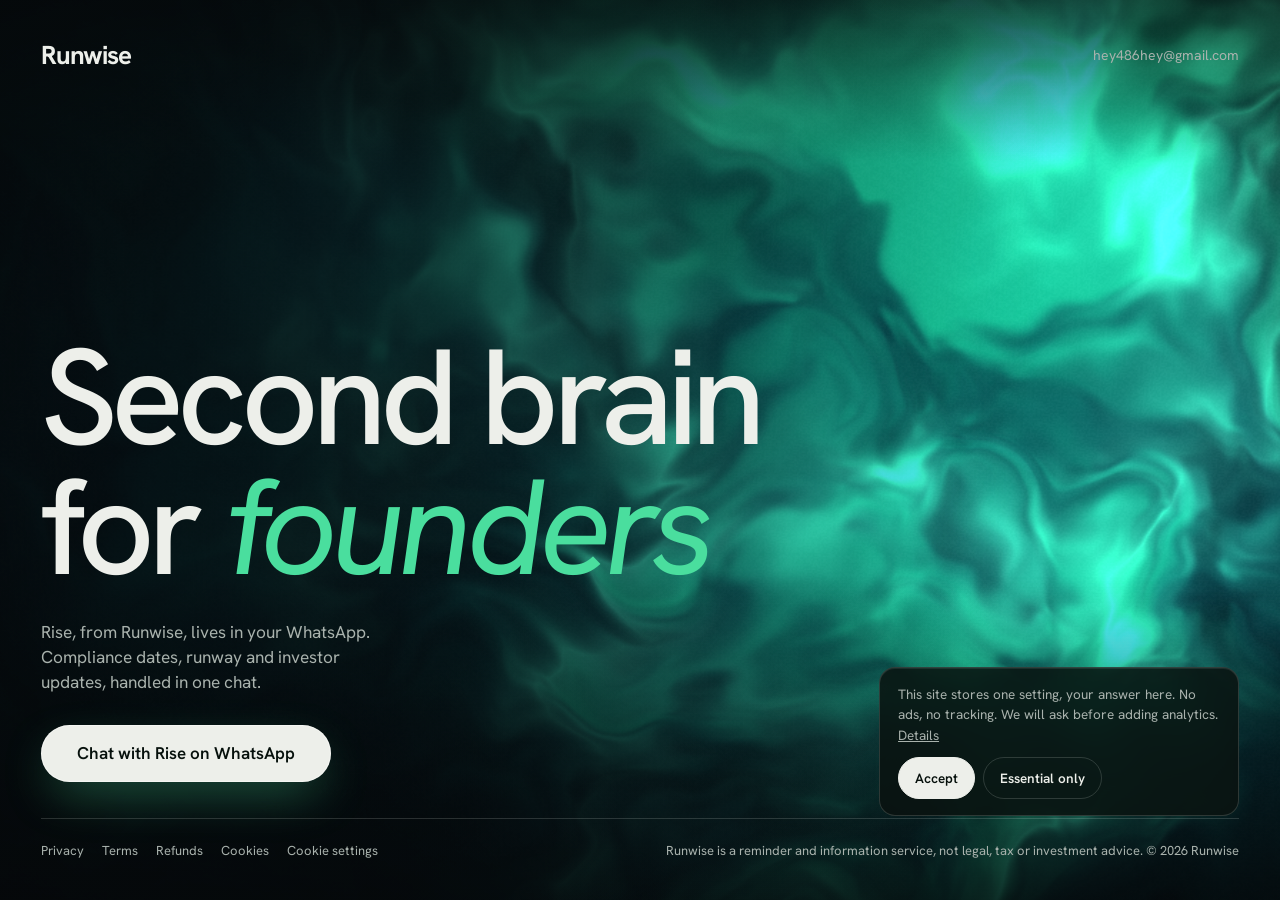
==== commit ca47bb0f: "Header: wordmark only, remove logo mark Co-Authored-By: Claude Sonnet 5.5 <noreply@anthropic.com> Cl" ====
--- a/index.html
+++ b/index.html
@@ -5,7 +5,7 @@
 <meta name="viewport" content="width=device-width,initial-scale=1,viewport-fit=cover">
 <title>Runwise | Second brain for founders</title>
 <meta name="description" content="Rise from Runwise lives in your WhatsApp: compliance dates, runway and investor updates, handled in one chat.">
-<meta http-equiv="Content-Security-Policy" content="default-src 'self'; script-src 'sha256-IjRZhTW+MgvOxDmwH8eJSp+Zrd7y35Lj3ixYn6vJIpw='; style-src 'sha256-yGoYHCM9y+/YRsaIu1vFnrh4XaE2g3WQTEBgsXyQCJk='; img-src 'self' data:; font-src data:; connect-src 'self'; form-action 'none'; base-uri 'none'; object-src 'none'">
+<meta http-equiv="Content-Security-Policy" content="default-src 'self'; script-src 'sha256-IjRZhTW+MgvOxDmwH8eJSp+Zrd7y35Lj3ixYn6vJIpw='; style-src 'sha256-RxfUUIuGnQjHe5NK2ay8ybhRCbEAErLpVCwIgTIMAJA='; img-src 'self' data:; font-src data:; connect-src 'self'; form-action 'none'; base-uri 'none'; object-src 'none'">
 <meta name="referrer" content="strict-origin-when-cross-origin">
 <meta name="theme-color" content="#05080A">
 <!-- Font: Hanken Grotesk, SIL Open Font License 1.1 (openfontlicense.org). WhatsApp glyph: Phosphor Icons, MIT. -->
@@ -31,8 +31,7 @@
 
 /* top bar */
 .top{display:flex;align-items:center;justify-content:space-between;gap:16px;min-height:44px}
-.logo{display:inline-flex;align-items:center;gap:12px;font-weight:700;font-size:24px;letter-spacing:-.04em;text-decoration:none}
-.logo img{width:36px;height:36px;border-radius:10px;display:block}
+.logo{display:inline-flex;align-items:center;font-weight:700;font-size:26px;letter-spacing:-.045em;text-decoration:none}
 .reach{font-size:14px;color:var(--ink2);text-decoration:none;padding:10px 0}
 .reach:hover{color:var(--ink)}
 
@@ -120,7 +119,7 @@
 <div class="scrim" aria-hidden="true"></div>
 <div class="stage">
   <header class="top rise">
-    <a class="logo" href="#" aria-label="Runwise"><img src="[data-uri]" width="36" height="36" alt="">Runwise</a>
+    <a class="logo" href="#" aria-label="Runwise">Runwise</a>
     <a class="reach" href="mailto:hey486hey@gmail.com">hey486hey@gmail.com</a>
   </header>
   <main id="main" class="hero">
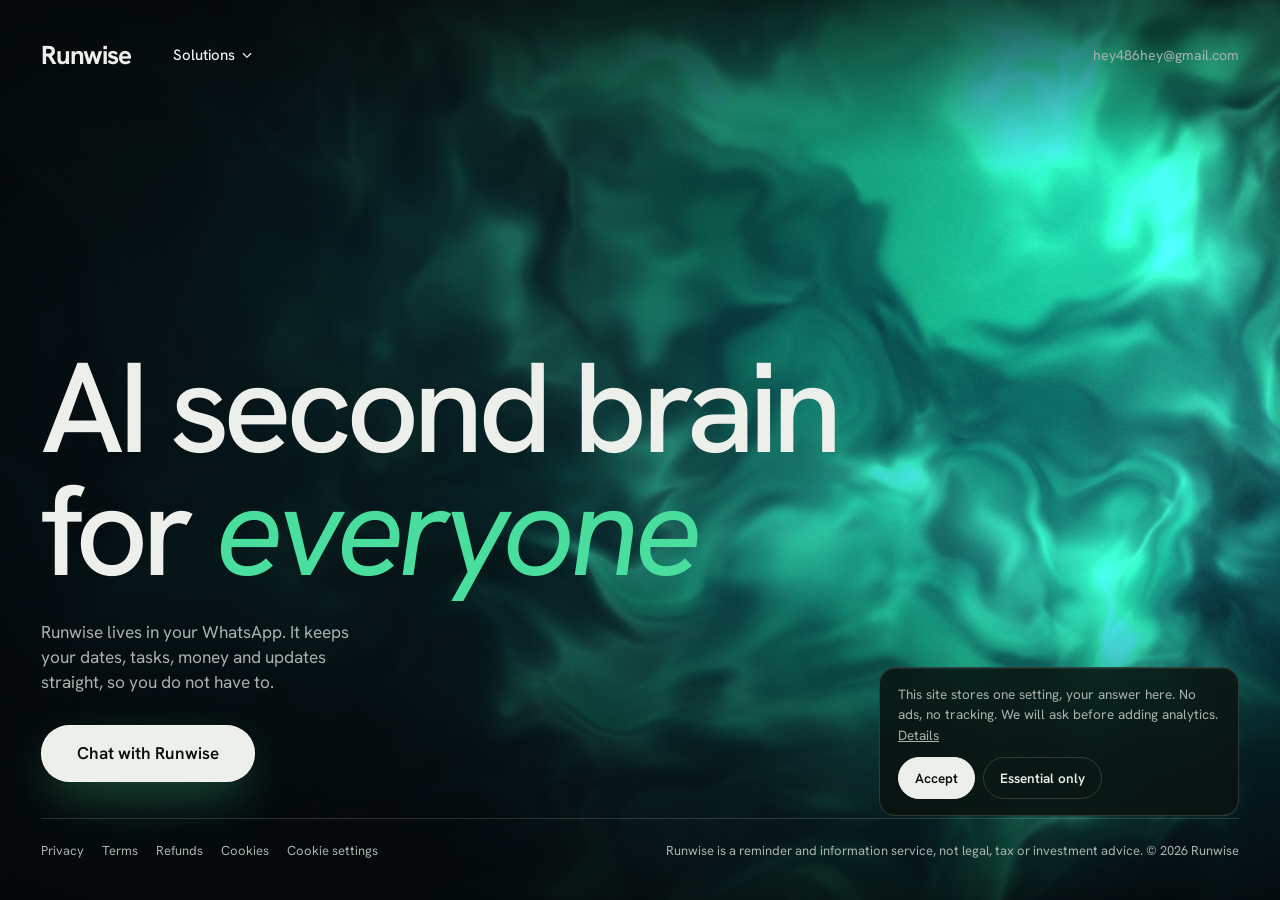
==== commit 4ab06e28: "AI second brain for everyone; Solutions dropdown with Founders; Chat with Runwise collects WhatsApp " ====
--- a/index.html
+++ b/index.html
@@ -3,9 +3,9 @@
 <head>
 <meta charset="utf-8">
 <meta name="viewport" content="width=device-width,initial-scale=1,viewport-fit=cover">
-<title>Runwise | Second brain for founders</title>
-<meta name="description" content="Rise from Runwise lives in your WhatsApp: compliance dates, runway and investor updates, handled in one chat.">
-<meta http-equiv="Content-Security-Policy" content="default-src 'self'; script-src 'sha256-IjRZhTW+MgvOxDmwH8eJSp+Zrd7y35Lj3ixYn6vJIpw='; style-src 'sha256-RxfUUIuGnQjHe5NK2ay8ybhRCbEAErLpVCwIgTIMAJA='; img-src 'self' data:; font-src data:; connect-src 'self'; form-action 'none'; base-uri 'none'; object-src 'none'">
+<title>Runwise | AI second brain for everyone</title>
+<meta name="description" content="Runwise is an AI second brain that lives in your WhatsApp. It keeps your dates, tasks, money and updates straight.">
+<meta http-equiv="Content-Security-Policy" content="default-src 'self'; script-src 'sha256-MQj/IxJDMRtpM4mpTnxppFSmWQCoceha5eCdZvZUEAk='; style-src 'sha256-U1vJlpdDzxTdKovzc+Jpgjih9NyeucXJdKYXXiHqPpc='; img-src 'self' data:; font-src data:; connect-src 'self' ; form-action 'none'; base-uri 'none'; object-src 'none'">
 <meta name="referrer" content="strict-origin-when-cross-origin">
 <meta name="theme-color" content="#05080A">
 <!-- Font: Hanken Grotesk, SIL Open Font License 1.1 (openfontlicense.org). WhatsApp glyph: Phosphor Icons, MIT. -->
@@ -37,8 +37,9 @@
 
 /* hero */
 .hero{align-self:end;padding-bottom:clamp(20px,4vh,48px);max-width:1500px}
-h1{margin:0 0 clamp(18px,3vh,32px);font-weight:500;font-size:clamp(46px,10.6vw,184px);line-height:.96;letter-spacing:-.05em;text-wrap:balance}
+h1{margin:0 0 clamp(18px,3vh,32px);font-weight:500;font-size:clamp(40px,10vw,176px);line-height:.96;letter-spacing:-.05em;text-wrap:balance}
 h1 span{display:block}
+h1 span:last-child{padding-bottom:.1em;margin-bottom:-.1em}
 h1 em{font-style:italic;font-weight:400;color:var(--accent);padding-right:.04em;padding-bottom:.06em}
 .sub{margin:0 0 clamp(22px,3.4vh,36px);max-width:34ch;font-size:clamp(16px,1.35vw,20px);line-height:1.45;color:var(--ink2)}
 
@@ -95,23 +96,73 @@
 [data-d="1"]{--d:.15s}[data-d="2"]{--d:.3s}[data-d="3"]{--d:.5s}[data-d="4"]{--d:.7s}[data-d="5"]{--d:.9s}
 .top.rise{--d:0s}
 
-/* one-time consent gate (z: cookie 30 < gate 40 < legal 50) */
+
+[hidden]{display:none!important}
+.hp{position:absolute;left:-9999px;height:0;overflow:hidden}
+
+/* header: solutions dropdown */
+.top-l{display:flex;align-items:center;gap:clamp(18px,3vw,40px)}
+.sol{position:relative}
+.sol-btn{display:inline-flex;align-items:center;gap:6px;font:inherit;font-size:15px;font-weight:500;color:var(--ink);background:none;border:0;padding:10px 4px;min-height:44px;cursor:pointer}
+.sol-btn svg{width:12px;height:12px;transition:transform .25s}
+.sol-btn[aria-expanded="true"] svg{transform:rotate(180deg)}
+.sol-btn:hover{color:var(--accent)}
+.sol-menu{position:absolute;top:calc(100% + 8px);left:-12px;z-index:35;min-width:280px;margin:0;padding:8px;list-style:none;background:rgba(11,18,16,.9);border:1px solid var(--line);border-radius:16px;backdrop-filter:blur(22px) saturate(150%);-webkit-backdrop-filter:blur(22px) saturate(150%);box-shadow:inset 0 1px 0 rgba(255,255,255,.08),0 30px 60px -20px rgba(0,0,0,.7)}
+.sol-menu a{display:block;padding:12px 14px;border-radius:10px;text-decoration:none}
+.sol-menu a:hover,.sol-menu a:focus-visible{background:rgba(255,255,255,.07)}
+.sol-menu b{display:block;font-weight:600;font-size:16px}
+.sol-menu span{display:block;font-size:13.5px;color:var(--ink2)}
+
+/* founders panel */
+.legal .inner.wide{max-width:1040px}
+.legal h1 em{font-style:italic;font-weight:400;color:var(--accent);padding-right:.04em}
+.sol-lead{font-size:clamp(18px,2vw,22px);color:var(--ink2)!important;margin:0 0 32px;max-width:36ch}
+.feat-list{list-style:none;margin:0 0 40px;padding:0;display:grid;grid-template-columns:repeat(2,1fr);gap:0 48px}
+.feat-list li{padding:20px 0;border-top:1px solid var(--line)}
+.feat-list h2{margin:0 0 6px;font-size:20px}
+.feat-list p{margin:0;font-size:15.5px}
+.plans-h{margin-top:0!important}
+.plans3{display:grid;grid-template-columns:repeat(3,1fr);border:1px solid var(--line);border-radius:16px;overflow:hidden}
+.plan3{padding:26px 24px;border-right:1px solid var(--line)}
+.plan3:last-child{border-right:0}
+.plan3.rec{background:rgba(237,239,234,.08)}
+.plan3 h3{margin:0 0 10px;font-size:22px;font-weight:600;letter-spacing:-.02em;color:var(--ink)}
+.plan3 .pr{margin:0;color:var(--ink2)}
+.plan3 .pr b{font-size:34px;font-weight:600;letter-spacing:-.04em;color:var(--ink)}
+.plan3 .pr2{margin:0 0 14px;font-size:14px}
+.plan3 ul{margin:0;padding-left:18px}
+.plan3 li{font-size:15px;margin-bottom:.35em}
+.plan-note{font-size:13.5px;margin:16px 0 28px}
+.cta-inline{margin-bottom:8px}
+@media (max-width:760px){.feat-list{grid-template-columns:1fr}.plans3{grid-template-columns:1fr}.plan3{border-right:0;border-bottom:1px solid var(--line)}.plan3:last-child{border-bottom:0}.sol-menu{min-width:min(280px,calc(100vw - 36px))}}
+
+/* number prompt (z: cookie 30 < gate 40 < legal 50) */
 .gate{position:fixed;inset:0;z-index:40;display:grid;place-items:center;padding:18px;background:rgba(5,8,10,.7);backdrop-filter:blur(10px);-webkit-backdrop-filter:blur(10px)}
-.gate[hidden]{display:none}
-.gate-card{width:min(520px,100%);padding:clamp(22px,4vw,34px);background:rgba(11,18,16,.92);border:1px solid var(--line);border-radius:16px;box-shadow:inset 0 1px 0 rgba(255,255,255,.08),0 40px 100px -20px rgba(0,0,0,.8)}
+.gate-card{width:min(520px,100%);max-height:calc(100dvh - 36px);overflow:auto;padding:clamp(22px,4vw,34px);background:rgba(11,18,16,.92);border:1px solid var(--line);border-radius:16px;box-shadow:inset 0 1px 0 rgba(255,255,255,.08),0 40px 100px -20px rgba(0,0,0,.8)}
 .gate-card h2{margin:0 0 6px;font-size:clamp(24px,3.4vw,30px);line-height:1.1;letter-spacing:-.03em;font-weight:600}
-.gate-lead{margin:0 0 20px;color:var(--ink2);font-size:15px}
-.gate-check{display:flex;gap:14px;align-items:flex-start;padding:16px;border:1px solid var(--line);border-radius:12px;margin-bottom:20px}
+.gate-lead{margin:0 0 18px;color:var(--ink2);font-size:15px}
+.gate-preview{margin:0 0 16px;padding:10px 14px;border:1px solid var(--warn);border-radius:10px;color:var(--warn);font-size:13.5px}
+.gate-field{margin-bottom:16px}
+.gate-field label{display:block;font-weight:600;font-size:15px;margin-bottom:8px}
+.gate-field input{width:100%;font:inherit;font-size:17px;color:var(--ink);background:rgba(255,255,255,.05);border:1px solid rgba(237,239,234,.34);border-radius:12px;padding:14px 16px;min-height:52px}
+.gate-field input::placeholder{color:#8F9A94}
+.gate-field input:focus{outline:2px solid var(--accent);outline-offset:2px;border-color:transparent}
+.gate-field input[aria-invalid="true"]{border-color:var(--warn)}
+.gate-err{margin:8px 0 0;color:var(--warn);font-size:14px}
+.gate-check{display:flex;gap:14px;align-items:flex-start;padding:16px;border:1px solid var(--line);border-radius:12px;margin-bottom:18px}
 .gate-check input{flex:none;width:22px;height:22px;margin-top:2px;accent-color:var(--accent)}
-.gate-check label{font-size:14.5px;line-height:1.5;color:var(--ink)}
-.gate-check a{color:var(--accent)}
+.gate-check label{font-size:14px;line-height:1.5;color:var(--ink)}
+.gate-check a,.gate-agreed a,.gate-alt a{color:var(--accent)}
+.gate-agreed{margin:0 0 18px;font-size:13.5px;color:var(--ink2)}
 .gate-actions{display:flex;flex-wrap:wrap;gap:10px;align-items:center}
-.gate-go{display:inline-flex;align-items:center;justify-content:center;white-space:nowrap;font-weight:600;font-size:16px;padding:16px 28px;border-radius:999px;background:var(--ink);color:var(--on-light);text-decoration:none;transition:opacity .2s,background .2s}
-.gate-go[aria-disabled="true"]{opacity:.35;cursor:not-allowed}
-.gate-go:not([aria-disabled="true"]):hover{background:#fff}
+.gate-go{display:inline-flex;align-items:center;justify-content:center;white-space:nowrap;font:inherit;font-weight:600;font-size:16px;padding:16px 28px;border:0;border-radius:999px;background:var(--ink);color:var(--on-light);cursor:pointer;transition:opacity .2s,background .2s}
+.gate-go:hover{background:#fff}
+.gate-go[disabled]{opacity:.45;cursor:progress}
 .gate-cancel{font:inherit;font-size:15px;color:var(--ink2);background:none;border:0;padding:14px 12px;cursor:pointer;min-height:44px}
 .gate-cancel:hover{color:var(--ink)}
+.gate-alt{margin:18px 0 0;font-size:13.5px;color:var(--ink2)}
 @media (max-width:760px){.gate-go{width:100%}.gate-actions{flex-direction:column;align-items:stretch}}
+.legal .feat-list h2,.legal .plan3 h3{color:var(--ink)}
 </style>
 </head>
 <body>
@@ -119,13 +170,21 @@
 <div class="scrim" aria-hidden="true"></div>
 <div class="stage">
   <header class="top rise">
-    <a class="logo" href="#" aria-label="Runwise">Runwise</a>
+    <div class="top-l">
+      <a class="logo" href="#" aria-label="Runwise">Runwise</a>
+      <div class="sol">
+        <button class="sol-btn" id="sol-btn" type="button" aria-expanded="false" aria-controls="sol-menu">Solutions<svg aria-hidden="true" xmlns="http://www.w3.org/2000/svg" viewBox="0 0 256 256" fill="currentColor"><path d="M216.49,104.49l-80,80a12,12,0,0,1-17,0l-80-80a12,12,0,0,1,17-17L128,159l71.51-71.52a12,12,0,0,1,17,17Z"/></svg></button>
+        <ul class="sol-menu" id="sol-menu" hidden>
+          <li><a href="#founders"><b>Founders</b><span>Compliance, runway and investor updates</span></a></li>
+        </ul>
+      </div>
+    </div>
     <a class="reach" href="mailto:hey486hey@gmail.com">hey486hey@gmail.com</a>
   </header>
   <main id="main" class="hero">
-    <h1><span class="rise" data-d="1">Second brain</span><span class="rise" data-d="2">for <em>founders</em></span></h1>
-    <p class="sub rise" data-d="3">Rise, from Runwise, lives in your WhatsApp. Compliance dates, runway and investor updates, handled in one chat.</p>
-    <div class="rise" data-d="4"><a class="cta" id="cta" href="https://wa.me/919778454998?text=Hi%20Rise" target="_blank" rel="noopener"><span>Chat with Rise on WhatsApp</span></a></div>
+    <h1><span class="rise" data-d="1">AI second brain</span><span class="rise" data-d="2">for <em>everyone</em></span></h1>
+    <p class="sub rise" data-d="3">Runwise lives in your WhatsApp. It keeps your dates, tasks, money and updates straight, so you do not have to.</p>
+    <div class="rise" data-d="4"><a class="cta" id="cta" data-chat href="https://wa.me/919778454998?text=Hi%20Runwise" target="_blank" rel="noopener"><span>Chat with Runwise</span></a></div>
   </main>
   <footer class="base rise" data-d="5">
     <ul aria-label="Legal"><li><a href="#privacy">Privacy</a></li><li><a href="#terms">Terms</a></li><li><a href="#refund">Refunds</a></li><li><a href="#cookies">Cookies</a></li><li><a href="#" id="cookie-settings">Cookie settings</a></li></ul>
@@ -140,19 +199,58 @@
 
 <div class="gate" id="gate" hidden>
   <div class="gate-card" role="dialog" aria-modal="true" aria-labelledby="gate-h" tabindex="-1">
-    <h2 id="gate-h">Before you chat with Rise</h2>
-    <p class="gate-lead">One quick confirmation. We will only ask once.</p>
-    <div class="gate-check">
-      <input type="checkbox" id="gate-ok">
-      <label for="gate-ok">I am 18 or older. I agree to the <a href="#terms">Terms and Conditions</a> and the <a href="#privacy">Privacy Policy</a>, and I consent to Runwise collecting and using my WhatsApp number and the messages and data I share, to provide the service. Runwise collects only what it needs and never sells it.</label>
+    <div id="gate-main">
+      <h2 id="gate-h">Let Runwise text you</h2>
+      <p class="gate-lead">Enter your WhatsApp number. Runwise will message you there.</p>
+      <p class="gate-preview" id="gate-preview" hidden>Preview mode: this is not connected yet, so nothing is sent or saved.</p>
+      <form id="gate-form" novalidate>
+        <div class="gate-field">
+          <label for="gate-phone">WhatsApp number</label>
+          <input id="gate-phone" name="phone" type="tel" inputmode="tel" autocomplete="tel" placeholder="+91 98765 43210" maxlength="20" required aria-describedby="gate-err">
+          <p class="gate-err" id="gate-err" role="alert" hidden></p>
+        </div>
+        <div class="hp" aria-hidden="true"><label for="gate-web">Leave this empty</label><input id="gate-web" name="website" type="text" tabindex="-1" autocomplete="off"></div>
+        <div class="gate-check" id="gate-consent">
+          <input type="checkbox" id="gate-ok">
+          <label for="gate-ok">I am 18 or older. I agree to the <a href="#terms">Terms and Conditions</a> and the <a href="#privacy">Privacy Policy</a>, and I consent to Runwise collecting and using my WhatsApp number and the messages and data I share, to send me WhatsApp messages and provide the service. Runwise collects only what it needs and never sells it.</label>
+        </div>
+        <p class="gate-agreed" id="gate-agreed" hidden>You have already agreed to our <a href="#terms">Terms</a> and <a href="#privacy">Privacy Policy</a>.</p>
+        <div class="gate-actions">
+          <button class="gate-go" id="gate-go" type="submit">Text me on WhatsApp</button>
+          <button type="button" class="gate-cancel" id="gate-cancel">Not now</button>
+        </div>
+      </form>
+      <p class="gate-alt">Prefer to message first? <a href="https://wa.me/919778454998?text=Hi%20Runwise" target="_blank" rel="noopener">Open WhatsApp</a></p>
     </div>
-    <div class="gate-actions">
-      <a class="gate-go" id="gate-go" href="https://wa.me/919778454998?text=Hi%20Rise" target="_blank" rel="noopener" aria-disabled="true">Continue to WhatsApp</a>
-      <button type="button" class="gate-cancel" id="gate-cancel">Not now</button>
+    <div id="gate-done" hidden>
+      <h2 id="gate-done-h">Check your WhatsApp</h2>
+      <p class="gate-lead" id="gate-done-p">Runwise will message you shortly.</p>
+      <div class="gate-actions"><button type="button" class="gate-go" id="gate-close">Done</button></div>
     </div>
   </div>
 </div>
 
+<section class="legal" id="founders" role="dialog" aria-modal="true" aria-label="Runwise for founders" tabindex="-1"><div class="inner wide">
+  <a class="back" href="#">← Back to Runwise</a>
+  <h1>Runwise for <em>founders</em></h1>
+  <p class="sol-lead">Compliance, cash and investor updates, handled in one WhatsApp chat.</p>
+  <ul class="feat-list">
+    <li><h2>Compliance reminders</h2><p>GST returns, TDS, professional tax, MCA filings and the auditor appointment, set up from your company type and state.</p></li>
+    <li><h2>Tasks, calendar and voice notes</h2><p>Send a voice note or message. Runwise asks for the missing time or place, then adds it to your calendar.</p></li>
+    <li><h2>Runway prediction</h2><p>Connect accounting, payments and billing tools or a sheet. Runwise estimates your months of runway.</p></li>
+    <li><h2>Investor updates</h2><p>Drop notes in the chat as things happen. Runwise sends the update to investors, advisors and stakeholders on your schedule.</p></li>
+    <li><h2>News and competitors</h2><p>Startup, VC and government news, plus public news about your competitors.</p></li>
+    <li><h2>Reminders to your CA or CS</h2><p>Due-date reminders go straight to your accountant or company secretary.</p></li>
+  </ul>
+  <h2 class="plans-h">Plans</h2>
+  <div class="plans3">
+    <div class="plan3"><h3>Solo</h3><p class="pr"><b>₹999</b> a month</p><p class="pr2">or ₹9,990 a year</p><ul><li>Compliance reminders</li><li>Tasks, calendar and voice notes</li><li>Startup, VC and government news</li><li>1 company</li></ul></div>
+    <div class="plan3 rec"><h3>Founder</h3><p class="pr"><b>₹2,499</b> a month</p><p class="pr2">or ₹24,990 a year</p><ul><li>Everything in Solo</li><li>Reminders to your CA or CS</li><li>Runway prediction</li><li>Investor updates, up to 10 people</li><li>Competitor tracking and company summaries</li></ul></div>
+    <div class="plan3"><h3>Chief of Staff</h3><p class="pr"><b>₹4,999</b> a month</p><p class="pr2">or ₹49,990 a year</p><ul><li>Everything in Founder</li><li>Up to 3 companies</li><li>Unlimited investor updates</li><li>Priority WhatsApp support</li></ul></div>
+  </div>
+  <p class="plan-note">Yearly plans include two months free. Plans renew automatically until you cancel, and you can cancel anytime. Prices in Indian rupees. <span class="ph">GST: confirm if included or added</span> See the <a href="#terms">Terms</a> and <a href="#refund">Refund Policy</a>.</p>
+  <a class="cta cta-inline" data-chat href="https://wa.me/919778454998?text=Hi%20Runwise" target="_blank" rel="noopener"><span>Chat with Runwise</span></a>
+</div></section>
 <section class="legal" id="privacy" role="dialog" aria-modal="true" aria-label="Privacy Policy" tabindex="-1"><div class="inner"><a class="back" href="#">← Back to Runwise</a><article>
 
 <h1>Privacy Policy</h1>
@@ -171,6 +269,7 @@
 </ul>
 <h2>3. Why we use it (purposes)</h2>
 <ul>
+<li>To send you the WhatsApp message you asked for after you enter your number.</li>
 <li>To create and run your account and deliver the Runwise features you chose.</li>
 <li>To send reminders, summaries and, if you instruct us, updates to people you nominate (such as your CA, CS or investors).</li>
 <li>To process payments, keep tax and accounting records and meet legal obligations.</li>
@@ -376,32 +475,88 @@
     cta.addEventListener("pointerleave", function () { cta.style.setProperty("--tx", "0px"); cta.style.setProperty("--ty", "0px"); });
   }
 
-  /* ---------- One-time consent before opening WhatsApp ---------- */
-  var CKEY = "runwise_consent_v1", gate = document.getElementById("gate"), ok = document.getElementById("gate-ok"), go = document.getElementById("gate-go");
+  /* ---------- "Let Runwise text you": collect the number, one-time consent ---------- */
+  var ENDPOINT = "";   // set at build time; empty means preview mode (nothing is sent)
+  var CKEY = "runwise_consent_v1";
+  var gate = document.getElementById("gate"), gForm = document.getElementById("gate-form"), gPhone = document.getElementById("gate-phone"),
+      gOk = document.getElementById("gate-ok"), gGo = document.getElementById("gate-go"), gErr = document.getElementById("gate-err"),
+      gMain = document.getElementById("gate-main"), gDone = document.getElementById("gate-done"), lastTrigger = null;
   function hasConsent() { try { return !!localStorage.getItem(CKEY); } catch (e) { return false; } }
   function saveConsent() { try { localStorage.setItem(CKEY, new Date().toISOString()); } catch (e) {} }
-  function closeGate() { gate.hidden = true; if (cta) cta.focus(); }
-  if (cta && gate && ok && go) {
-    cta.addEventListener("click", function (e) {
-      if (hasConsent()) return;                 // already agreed once: go straight to WhatsApp
+  function normPhone(v) {
+    var s = String(v).replace(/[\s().-]/g, "");
+    if (/^\+\d{8,15}$/.test(s)) return s;
+    if (/^0?[6-9]\d{9}$/.test(s)) return "+91" + s.slice(-10);
+    if (/^91[6-9]\d{9}$/.test(s)) return "+" + s;
+    return null;
+  }
+  function showErr(msg) { gErr.textContent = msg; gErr.hidden = !msg; gPhone.setAttribute("aria-invalid", msg ? "true" : "false"); }
+  function openGate(trigger) {
+    lastTrigger = trigger || null;
+    if (location.hash) location.hash = "";          // close any open panel first
+    var agreed = hasConsent();
+    document.getElementById("gate-consent").hidden = agreed;
+    document.getElementById("gate-agreed").hidden = !agreed;
+    document.getElementById("gate-preview").hidden = !!ENDPOINT;
+    gOk.checked = false; gGo.disabled = false; showErr("");
+    gMain.hidden = false; gDone.hidden = true; gate.hidden = false; gPhone.focus();
+  }
+  function closeGate() { gate.hidden = true; if (lastTrigger) lastTrigger.focus(); }
+  function finish(sent) {
+    document.getElementById("gate-done-h").textContent = sent ? "Check your WhatsApp" : "Preview only";
+    document.getElementById("gate-done-p").textContent = sent ? "Runwise will message you shortly." : "Your number was not sent or saved, because this page is not connected yet.";
+    gMain.hidden = true; gDone.hidden = false; document.getElementById("gate-close").focus();
+  }
+  if (gate && gForm) {
+    document.querySelectorAll("[data-chat]").forEach(function (el) {
+      el.addEventListener("click", function (e) { e.preventDefault(); openGate(el); });
+    });
+    gForm.addEventListener("submit", function (e) {
       e.preventDefault();
-      ok.checked = false; go.setAttribute("aria-disabled", "true");
-      gate.hidden = false; ok.focus();
-    });
-    ok.addEventListener("change", function () { go.setAttribute("aria-disabled", ok.checked ? "false" : "true"); });
-    go.addEventListener("click", function (e) {
-      if (go.getAttribute("aria-disabled") === "true") { e.preventDefault(); ok.focus(); return; }
-      saveConsent(); gate.hidden = true;        // default action opens WhatsApp in a new tab
+      if (gForm.elements["website"].value) return;   // honeypot
+      var p = normPhone(gPhone.value);
+      if (!p) { showErr("Enter a valid WhatsApp number, for example +91 98765 43210."); gPhone.focus(); return; }
+      var needTick = !hasConsent();
+      if (needTick && !gOk.checked) { showErr("Please tick the box to agree before we text you."); gOk.focus(); return; }
+      showErr("");
+      if (!ENDPOINT) { finish(false); return; }
+      gGo.disabled = true;
+      var ctl = new AbortController(), timer = setTimeout(function () { ctl.abort(); }, 15000);
+      fetch(ENDPOINT, {
+        method: "POST", headers: { "Content-Type": "application/json" }, signal: ctl.signal, credentials: "omit",
+        body: JSON.stringify({ phone: p, consent: true, consentVersion: "2026-10", source: "home" })
+      }).then(function (r) {
+        clearTimeout(timer);
+        if (r.status === 429) throw new Error("Too many attempts. Please try again in a few minutes.");
+        if (!r.ok) throw new Error("Something went wrong. Please try again.");
+        saveConsent(); finish(true);
+      }).catch(function (err) {
+        clearTimeout(timer); gGo.disabled = false;
+        showErr(err.name === "AbortError" ? "That took too long. Please try again." : (err.message || "Network error. Please try again."));
+      });
     });
     document.getElementById("gate-cancel").addEventListener("click", closeGate);
+    document.getElementById("gate-close").addEventListener("click", closeGate);
     gate.addEventListener("click", function (e) { if (e.target === gate) closeGate(); });
     gate.addEventListener("keydown", function (e) {
       if (e.key !== "Tab") return;
-      var f = [ok, go, document.getElementById("gate-cancel")].concat([].slice.call(gate.querySelectorAll("a[href^='#']")));
+      var f = [].slice.call(gate.querySelectorAll("input,button,a[href]")).filter(function (n) { return n.tabIndex >= 0 && n.offsetParent !== null; });
+      if (!f.length) return;
       var first = f[0], last = f[f.length - 1];
       if (e.shiftKey && document.activeElement === first) { e.preventDefault(); last.focus(); }
       else if (!e.shiftKey && document.activeElement === last) { e.preventDefault(); first.focus(); }
     });
+  }
+
+  /* ---------- Solutions dropdown ---------- */
+  var sb = document.getElementById("sol-btn"), sm = document.getElementById("sol-menu");
+  function setSol(open) { if (!sb) return; sb.setAttribute("aria-expanded", String(open)); sm.hidden = !open; }
+  if (sb && sm) {
+    sb.addEventListener("click", function () { setSol(sm.hidden); });
+    sb.addEventListener("keydown", function (e) { if (e.key === "ArrowDown") { e.preventDefault(); setSol(true); sm.querySelector("a").focus(); } });
+    sm.addEventListener("click", function (e) { if (e.target.closest("a")) setSol(false); });
+    document.addEventListener("click", function (e) { if (!e.target.closest(".sol")) setSol(false); });
+    document.addEventListener("keydown", function (e) { if (e.key === "Escape" && !sm.hidden) { setSol(false); sb.focus(); } });
   }
 
   /* ---------- Legal overlays: focus in, Escape out ---------- */
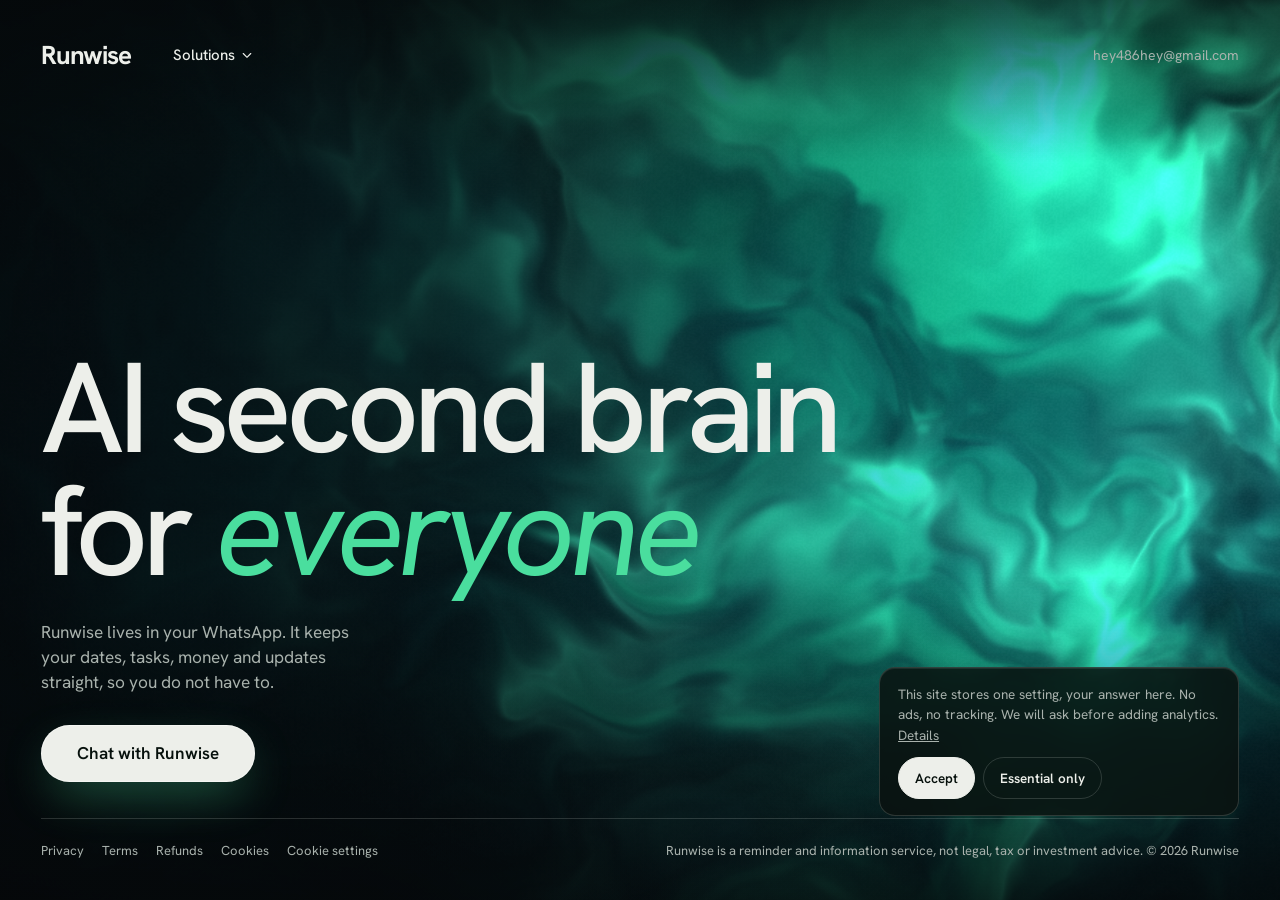
==== commit a659233d: "CTA is now a real button: no WhatsApp link, no automatic redirect Co-Authored-By: Claude Sonnet 5.5 " ====
--- a/index.html
+++ b/index.html
@@ -5,7 +5,7 @@
 <meta name="viewport" content="width=device-width,initial-scale=1,viewport-fit=cover">
 <title>Runwise | AI second brain for everyone</title>
 <meta name="description" content="Runwise is an AI second brain that lives in your WhatsApp. It keeps your dates, tasks, money and updates straight.">
-<meta http-equiv="Content-Security-Policy" content="default-src 'self'; script-src 'sha256-MQj/IxJDMRtpM4mpTnxppFSmWQCoceha5eCdZvZUEAk='; style-src 'sha256-U1vJlpdDzxTdKovzc+Jpgjih9NyeucXJdKYXXiHqPpc='; img-src 'self' data:; font-src data:; connect-src 'self' ; form-action 'none'; base-uri 'none'; object-src 'none'">
+<meta http-equiv="Content-Security-Policy" content="default-src 'self'; script-src 'sha256-MQj/IxJDMRtpM4mpTnxppFSmWQCoceha5eCdZvZUEAk='; style-src 'sha256-OqwGT71Bu50I45xlurAyQ/e62Ttahn1tS3K0vJDSIjA='; img-src 'self' data:; font-src data:; connect-src 'self' ; form-action 'none'; base-uri 'none'; object-src 'none'">
 <meta name="referrer" content="strict-origin-when-cross-origin">
 <meta name="theme-color" content="#05080A">
 <!-- Font: Hanken Grotesk, SIL Open Font License 1.1 (openfontlicense.org). WhatsApp glyph: Phosphor Icons, MIT. -->
@@ -44,7 +44,7 @@
 .sub{margin:0 0 clamp(22px,3.4vh,36px);max-width:34ch;font-size:clamp(16px,1.35vw,20px);line-height:1.45;color:var(--ink2)}
 
 /* CTA */
-.cta{--tx:0px;--ty:0px;position:relative;display:inline-flex;align-items:center;gap:12px;white-space:nowrap;font:inherit;font-weight:600;font-size:17px;line-height:1;padding:20px 36px;border-radius:999px;background:var(--ink);color:var(--on-light);text-decoration:none;transform:translate(var(--tx),var(--ty));transition:transform .35s cubic-bezier(.16,1,.3,1),background .25s,box-shadow .25s;box-shadow:0 0 0 1px rgba(255,255,255,.4) inset,0 18px 50px -12px rgba(74,222,158,.45)}
+.cta{--tx:0px;--ty:0px;border:0;cursor:pointer;position:relative;display:inline-flex;align-items:center;gap:12px;white-space:nowrap;font:inherit;font-weight:600;font-size:17px;line-height:1;padding:20px 36px;border-radius:999px;background:var(--ink);color:var(--on-light);text-decoration:none;transform:translate(var(--tx),var(--ty));transition:transform .35s cubic-bezier(.16,1,.3,1),background .25s,box-shadow .25s;box-shadow:0 0 0 1px rgba(255,255,255,.4) inset,0 18px 50px -12px rgba(74,222,158,.45)}
 .cta:hover{background:#fff;box-shadow:0 0 0 1px rgba(255,255,255,.6) inset,0 22px 60px -10px rgba(74,222,158,.6)}
 .cta:active{transform:translate(var(--tx),calc(var(--ty) + 1px)) scale(.98)}
 
@@ -184,7 +184,7 @@
   <main id="main" class="hero">
     <h1><span class="rise" data-d="1">AI second brain</span><span class="rise" data-d="2">for <em>everyone</em></span></h1>
     <p class="sub rise" data-d="3">Runwise lives in your WhatsApp. It keeps your dates, tasks, money and updates straight, so you do not have to.</p>
-    <div class="rise" data-d="4"><a class="cta" id="cta" data-chat href="https://wa.me/919778454998?text=Hi%20Runwise" target="_blank" rel="noopener"><span>Chat with Runwise</span></a></div>
+    <div class="rise" data-d="4"><button type="button" class="cta" id="cta" data-chat><span>Chat with Runwise</span></button></div>
   </main>
   <footer class="base rise" data-d="5">
     <ul aria-label="Legal"><li><a href="#privacy">Privacy</a></li><li><a href="#terms">Terms</a></li><li><a href="#refund">Refunds</a></li><li><a href="#cookies">Cookies</a></li><li><a href="#" id="cookie-settings">Cookie settings</a></li></ul>
@@ -220,7 +220,6 @@
           <button type="button" class="gate-cancel" id="gate-cancel">Not now</button>
         </div>
       </form>
-      <p class="gate-alt">Prefer to message first? <a href="https://wa.me/919778454998?text=Hi%20Runwise" target="_blank" rel="noopener">Open WhatsApp</a></p>
     </div>
     <div id="gate-done" hidden>
       <h2 id="gate-done-h">Check your WhatsApp</h2>
@@ -249,7 +248,7 @@
     <div class="plan3"><h3>Chief of Staff</h3><p class="pr"><b>₹4,999</b> a month</p><p class="pr2">or ₹49,990 a year</p><ul><li>Everything in Founder</li><li>Up to 3 companies</li><li>Unlimited investor updates</li><li>Priority WhatsApp support</li></ul></div>
   </div>
   <p class="plan-note">Yearly plans include two months free. Plans renew automatically until you cancel, and you can cancel anytime. Prices in Indian rupees. <span class="ph">GST: confirm if included or added</span> See the <a href="#terms">Terms</a> and <a href="#refund">Refund Policy</a>.</p>
-  <a class="cta cta-inline" data-chat href="https://wa.me/919778454998?text=Hi%20Runwise" target="_blank" rel="noopener"><span>Chat with Runwise</span></a>
+  <button type="button" class="cta cta-inline" data-chat><span>Chat with Runwise</span></button>
 </div></section>
 <section class="legal" id="privacy" role="dialog" aria-modal="true" aria-label="Privacy Policy" tabindex="-1"><div class="inner"><a class="back" href="#">← Back to Runwise</a><article>
 
